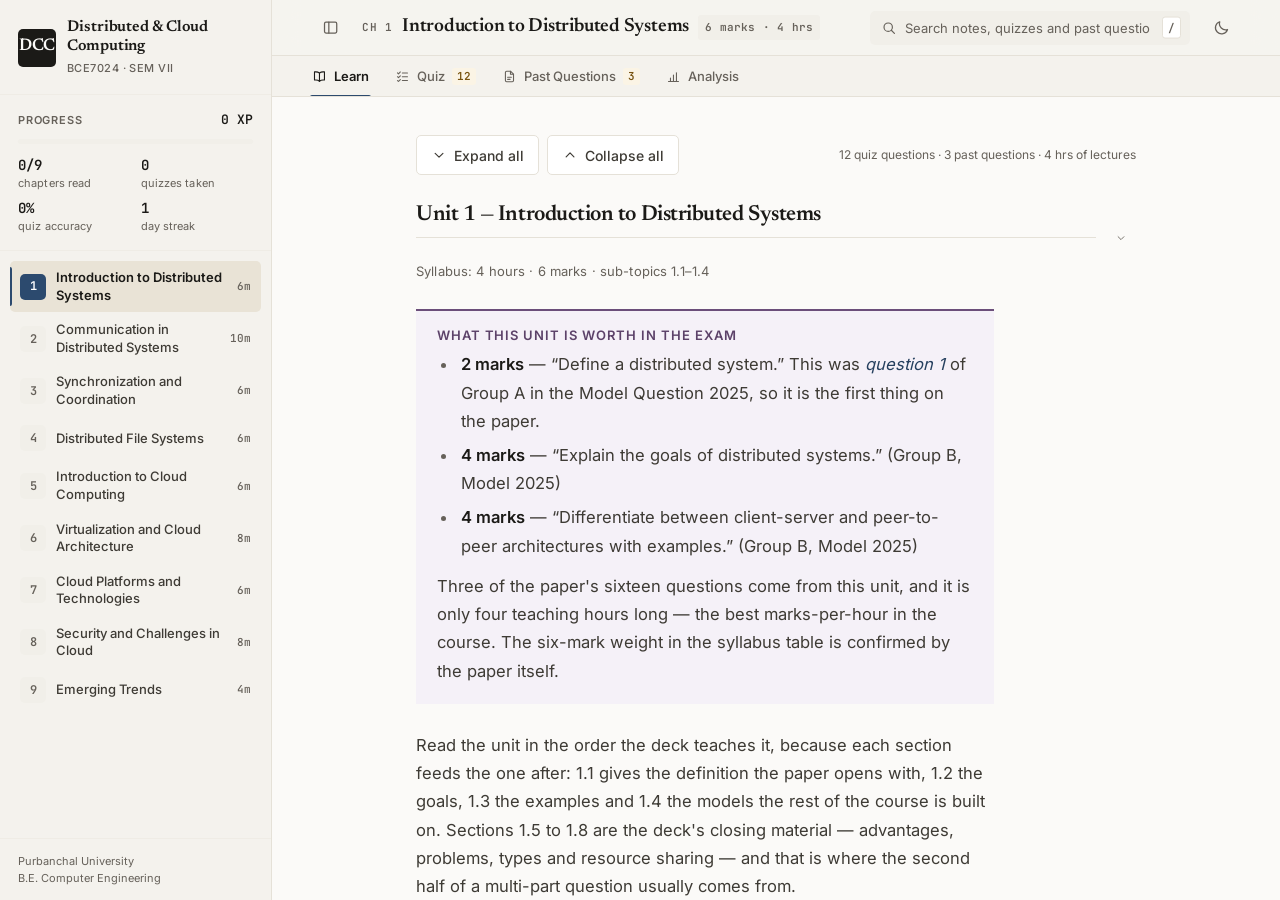
==== index.html @ e87a655a "Publish the DCC study portal: centred reading column, reworked dark theme" ====
<!DOCTYPE html>
<html lang="en" data-theme="light">
<head>
<meta charset="UTF-8">
<meta name="viewport" content="width=device-width, initial-scale=1.0">
<title>Distributed &amp; Cloud Computing — Study Portal | BCE7024</title>
<meta name="description" content="Study portal for Distributed &amp; Cloud Computing BCE7024 — Purbanchal University. Chapter notes built from the class lecture notes and the syllabus, quizzes, and past questions with model answers.">
<meta name="color-scheme" content="light dark">
<meta name="theme-color" id="themeColor" content="#fbfaf8">
<link rel="icon" href="data:image/svg+xml,%3Csvg xmlns='http://www.w3.org/2000/svg' viewBox='0 0 32 32'%3E%3Crect width='32' height='32' rx='7' fill='%231b1a17'/%3E%3Ctext x='16' y='22' font-family='Georgia,serif' font-size='13' font-weight='600' fill='%23fbfaf8' text-anchor='middle'%3EDCC%3C/text%3E%3C/svg%3E">
<style>
/* ==========================================================================
   THE APP FRAME. Markup structure and the chrome around the content only.

   Everything that styles *content* - prose, callouts, tables, figures, quiz
   rows, past-question cards, the analysis blocks, the exam - lives in
   assets/css/foundation.css, which is loaded after this block.

   That split used to be blurry: this <style> block also carried the quiz, the
   past-question list and the exam, so the same component was described in two
   files and foundation.css had to win on load order alone (see the note in
   README.md). If a rule here touches a piece of chapter content, it is in the
   wrong file.
   ========================================================================== */

*,*::before,*::after{margin:0;padding:0;box-sizing:border-box}
html{scroll-behavior:smooth;-webkit-text-size-adjust:100%}

body{
  font-family:var(--font-sans);
  font-size:var(--fs-body);
  line-height:var(--lh-body);
  background:var(--bg);
  color:var(--t2);
}
/* The paper grain. A single tiling SVG of low-opacity noise, fixed behind
   everything, so large warm surfaces are not perfectly flat vectors. Opacity
   is a token (--grain), set to 0 in print and turned right down in dark. */
body::before{
  content:"";position:fixed;inset:0;z-index:0;pointer-events:none;
  opacity:var(--grain);
  background-image:url("data:image/svg+xml,%3Csvg xmlns='http://www.w3.org/2000/svg' width='140' height='140'%3E%3Cfilter id='n'%3E%3CfeTurbulence type='fractalNoise' baseFrequency='.85' numOctaves='3' stitchTiles='stitch'/%3E%3C/filter%3E%3Crect width='140' height='140' filter='url(%23n)'/%3E%3C/svg%3E");
}

h1,h2,h3,h4,h5{line-height:var(--lh-tight);font-weight:600;color:var(--t1)}
a{color:var(--pri-l);text-decoration:none}
a:hover{text-decoration:underline;text-underline-offset:2px}
::selection{background:var(--pri);color:#fff}

/* Keyboard focus only, and never on a mouse click. */
:focus-visible{outline:none;box-shadow:var(--focus-ring);border-radius:var(--radius-sm)}

.sr-only{position:absolute;width:1px;height:1px;padding:0;margin:-1px;overflow:hidden;clip:rect(0 0 0 0);white-space:nowrap;border:0}
.skip-link{position:absolute;left:12px;top:-60px;z-index:400;background:var(--bg-card);color:var(--t1);border:1px solid var(--brd);border-radius:var(--radius-sm);padding:10px 16px;font-size:var(--fs-ui);font-weight:600;transition:top var(--dur-ui) var(--ease-out)}
.skip-link:focus{top:12px;text-decoration:none}

/* An icon is part of the sentence it sits in, so it takes the text colour and
   the text baseline. Sizing is in em: an icon in a 13px label is 13px tall. */
.i{width:1.15em;height:1.15em;flex:0 0 auto;display:inline-block;vertical-align:-0.18em;stroke:currentColor;fill:none;stroke-width:1.75;stroke-linecap:round;stroke-linejoin:round}

/* ---- frame ------------------------------------------------------------- */
.app{display:flex;height:100dvh;overflow:hidden;position:relative;z-index:1}

/* ---- sidebar ----------------------------------------------------------- */
.sidebar{
  width:var(--sidebar-w);flex:0 0 auto;
  background:var(--bg-side);border-right:1px solid var(--brd);
  display:flex;flex-direction:column;z-index:100;
  /* The rail collapses by animating its own width, not by translating itself out.
     A transform would be composited, but it would also slide the sidebar over the
     content instead of reflowing it - the reading column has to reclaim that
     space, and only a length change makes that happen. Fires once per toggle. */
  transition:width var(--dur-panel) var(--ease-in-out),transform var(--dur-panel) var(--ease-in-out);
}
.s-head{padding:18px 18px 16px;border-bottom:1px solid var(--brd-l)}
.brand{display:flex;align-items:center;gap:11px;text-decoration:none}
.brand:hover{text-decoration:none}
.monogram{
  width:38px;height:38px;flex:0 0 auto;border-radius:var(--radius-sm);
  background:var(--t1);color:var(--bg);
  display:flex;align-items:center;justify-content:center;
  font-family:var(--font-serif);font-size:17px;font-weight:600;letter-spacing:-0.01em;
  padding-bottom:2px; /* optical: the serif sits high in its box */
}
.brand-t{min-width:0}
.brand-t strong{display:block;font-family:var(--font-serif);font-size:15.5px;font-weight:600;color:var(--t1);letter-spacing:-0.005em;line-height:1.25}
.brand-t span{display:block;font-size:var(--fs-micro);color:var(--t3);letter-spacing:.04em;text-transform:uppercase;font-weight:500;margin-top:2px}

.s-progress{padding:14px 18px;border-bottom:1px solid var(--brd-l)}
.sp-top{display:flex;align-items:baseline;justify-content:space-between;gap:8px;margin-bottom:8px}
.sp-label{font-size:var(--fs-micro);font-weight:600;color:var(--t3);text-transform:uppercase;letter-spacing:var(--tracking-caps)}
.sp-val{font-family:var(--font-mono);font-size:var(--fs-sm);font-weight:600;color:var(--t1);font-variant-numeric:tabular-nums}
.sp-bar{height:5px;background:var(--bg-input);border-radius:3px;overflow:hidden}
.sp-bar i{display:block;height:100%;background:var(--pri);border-radius:3px;transition:width var(--dur-panel) var(--ease-out)} /* see .bar-fill for why meters move width, not scaleX */
/* A readout, not a scoreboard: five plain facts, no pills, no flame. */
.sp-stats{display:grid;grid-template-columns:repeat(2,minmax(0,1fr));gap:6px 10px;margin-top:12px}
.sp-stat{min-width:0}
.sp-stat b{display:block;font-family:var(--font-mono);font-size:14px;font-weight:600;color:var(--t1);font-variant-numeric:tabular-nums;line-height:1.3}
.sp-stat span{display:block;font-size:11px;color:var(--t3);letter-spacing:.01em;white-space:nowrap;overflow:hidden;text-overflow:ellipsis}

.ch-nav{flex:1;overflow-y:auto;padding:10px 10px 16px;scrollbar-width:thin;scrollbar-color:var(--brd) transparent}
.ch-nav::-webkit-scrollbar{width:6px}
.ch-nav::-webkit-scrollbar-thumb{background:var(--brd);border-radius:3px}
.nav-h{font-size:var(--fs-micro);font-weight:600;color:var(--t3);text-transform:uppercase;letter-spacing:var(--tracking-caps);padding:6px 8px 8px}
.nav-item{
  display:flex;align-items:center;gap:10px;padding:8px 10px;margin-bottom:1px;
  border-radius:var(--radius-sm);cursor:pointer;color:var(--t2);
  transition:background var(--dur-ui) var(--ease-out),color var(--dur-ui) var(--ease-out);
  position:relative;
}
.nav-item:hover{background:var(--bg-side-h);text-decoration:none}
.nav-item.active{background:var(--bg-side-a);color:var(--t1)}
/* The accent rule that marks where you are - a margin mark, not a glow. */
.nav-item.active::before{content:"";position:absolute;left:0;top:6px;bottom:6px;width:2px;background:var(--pri);border-radius:0 2px 2px 0}
.nav-num{
  width:26px;height:26px;flex:0 0 auto;border-radius:var(--radius-sm);
  display:flex;align-items:center;justify-content:center;
  font-family:var(--font-mono);font-size:12px;font-weight:600;
  background:var(--bg-input);color:var(--t3);
  transition:background var(--dur-ui) var(--ease-out),color var(--dur-ui) var(--ease-out);
}
.nav-item.active .nav-num{background:var(--pri);color:#fff}
.nav-item.done .nav-num{background:var(--sec-bg);color:var(--sec-l);box-shadow:inset 0 0 0 1px var(--sec-bd)}
.nav-label{flex:1;min-width:0;font-size:var(--fs-sm);font-weight:500;line-height:1.35;
  display:-webkit-box;-webkit-line-clamp:2;-webkit-box-orient:vertical;overflow:hidden}
.nav-item.active .nav-label{color:var(--t1);font-weight:600}
.nav-meta{display:flex;flex-direction:column;align-items:flex-end;gap:3px;flex:0 0 auto}
.nav-marks{font-family:var(--font-mono);font-size:11px;font-weight:500;color:var(--t3);font-variant-numeric:tabular-nums}
.nav-quiz{font-family:var(--font-mono);font-size:11px;font-weight:600;color:var(--sec-l);font-variant-numeric:tabular-nums}
.s-foot{padding:14px 18px;border-top:1px solid var(--brd-l)}
.s-foot p{font-size:var(--fs-micro);color:var(--t3);line-height:1.5}

/* ---- collapsed sidebar (desktop) --------------------------------------- */
.app.rail .sidebar{width:var(--sidebar-rail)}
.app.rail .brand-t,.app.rail .sp-top,.app.rail .sp-bar,.app.rail .sp-stats,
.app.rail .s-foot,.app.rail .nav-h{display:none}
.app.rail .s-head{padding:16px 0;display:flex;justify-content:center}
.app.rail .s-progress{padding:10px 0;display:flex;justify-content:center}
.app.rail .ch-nav{padding:8px 0}
.app.rail .nav-item{justify-content:center;padding:6px 0;margin-bottom:3px;gap:0}
.app.rail .nav-item.active::before{top:14px;bottom:14px}
.app.rail .nav-label,.app.rail .nav-meta{display:none}
.app.rail .ch-nav{padding:8px 8px 16px}

/* ---- main -------------------------------------------------------------- */
.main{flex:1;display:flex;flex-direction:column;overflow:hidden;min-width:0}
.topbar{
  height:var(--header-h);flex:0 0 auto;
  background:color-mix(in srgb, var(--bg-side) 78%, transparent);
  backdrop-filter:saturate(150%) blur(12px);
  border-bottom:1px solid var(--brd);
  display:flex;align-items:center;gap:12px;padding:0 var(--content-pad);
  position:relative;z-index:60;
}
.topbar-l{display:flex;align-items:center;gap:12px;flex:1;min-width:0}
/* Every control in this bar is at least --tap tall/wide. The menu button and the
   theme toggle are the two things a phone user reaches for constantly, and at
   34px they were the smallest targets in the app. The icon itself is still
   sized by .i (1.15em), so the glyph does not grow with the box. */
.icon-btn{
  width:var(--tap);height:var(--tap);flex:0 0 auto;display:inline-flex;align-items:center;justify-content:center;
  background:transparent;border:1px solid transparent;border-radius:var(--radius-sm);
  color:var(--t3);font-size:15px;cursor:pointer;font-family:inherit;
  transition:background var(--dur-ui) var(--ease-out),color var(--dur-ui) var(--ease-out),transform var(--dur-press) var(--ease-out);
}
.icon-btn:hover{background:var(--bg-side-h);color:var(--t1)}
.icon-btn:active{transform:scale(.94)}
.crumb{display:flex;align-items:center;gap:9px;min-width:0}
.crumb-n{font-family:var(--font-mono);font-size:var(--fs-micro);font-weight:600;color:var(--t3);letter-spacing:.06em;text-transform:uppercase;white-space:nowrap}
.ch-ti{font-family:var(--font-serif);font-size:19px;font-weight:600;color:var(--t1);letter-spacing:-0.012em;white-space:nowrap;overflow:hidden;text-overflow:ellipsis}
.ch-badge{
  flex:0 0 auto;font-family:var(--font-mono);font-size:11px;font-weight:600;
  color:var(--t3);background:var(--bg-input);border-radius:3px;padding:3px 7px;
  letter-spacing:.02em;white-space:nowrap;font-variant-numeric:tabular-nums;
}

/* search */
.search-wrap{position:relative;flex:0 1 320px;min-width:150px}
.search-ico{position:absolute;left:11px;top:50%;transform:translateY(-50%);color:var(--t3);font-size:14px;pointer-events:none;display:flex}
.search-in{
  width:100%;padding:8px 34px 8px 34px;font-family:inherit;font-size:var(--fs-sm);
  color:var(--t1);background:var(--bg-input);border:1px solid transparent;
  border-radius:var(--radius-sm);outline:none;
  transition:background var(--dur-ui) var(--ease-out),border-color var(--dur-ui) var(--ease-out),box-shadow var(--dur-ui) var(--ease-out);
}
.search-in::placeholder{color:var(--t3)}
.search-in:focus{background:var(--bg-card);border-color:var(--pri-bd);box-shadow:0 0 0 3px var(--pri-bg)}
.search-in::-webkit-search-cancel-button{-webkit-appearance:none}
.search-kbd{
  position:absolute;right:9px;top:50%;transform:translateY(-50%);pointer-events:none;
  font-family:var(--font-mono);font-size:11px;font-weight:600;color:var(--t3);
  border:1px solid var(--brd);border-radius:3px;padding:1px 5px;background:var(--bg-card);
}
.search-in:focus ~ .search-kbd{opacity:0}
.search-res{
  position:absolute;top:calc(100% + 6px);left:0;right:0;z-index:300;display:none;
  background:var(--bg-card);border:1px solid var(--brd);border-radius:var(--radius);
  box-shadow:var(--sh-md);max-height:min(64vh,520px);overflow:auto;
  transform-origin:top center;
}
.search-res.show{display:block;animation:popIn var(--dur-ui) var(--ease-out)}
@keyframes popIn{from{opacity:0;transform:scale(.985) translateY(-4px)}to{opacity:1;transform:none}}
.sr-item{padding:10px 14px;cursor:pointer;font-size:var(--fs-sm);line-height:1.5;border-bottom:1px solid var(--brd-l)}
.sr-item:last-child{border-bottom:none}
.sr-item:hover,.sr-item.sel{background:var(--bg-side-h)}
.sr-tag{font-size:11px;font-weight:600;text-transform:uppercase;letter-spacing:var(--tracking-caps);color:var(--t3);margin-right:8px}
.sr-meta{font-size:var(--fs-micro);color:var(--t3);margin-top:3px}
.sr-empty{padding:16px;font-size:var(--fs-sm);color:var(--t3)}
.mark-flash{animation:flash 2s var(--ease-out)}
@keyframes flash{0%,45%{box-shadow:0 0 0 3px var(--acc-bd)}100%{box-shadow:none}}

/* ---- tabs -------------------------------------------------------------- */
.tabs{
  display:flex;gap:2px;flex:0 0 auto;overflow-x:auto;scrollbar-width:none;
  padding:0 calc(var(--content-pad) - 10px);
  background:var(--bg-side);border-bottom:1px solid var(--brd);
}
.tabs::-webkit-scrollbar{display:none}
.tab-btn{
  flex:0 0 auto;display:inline-flex;align-items:center;gap:7px;
  min-height:var(--tap);
  padding:11px 12px;border:none;background:transparent;font-family:inherit;
  font-size:var(--fs-sm);font-weight:500;color:var(--t3);cursor:pointer;
  position:relative;white-space:nowrap;
  transition:color var(--dur-ui) var(--ease-out);
}
.tab-btn:hover{color:var(--t1)}
.tab-btn.active{color:var(--t1);font-weight:600}
/* The underline is a scaled pseudo-element rather than a width animation, so
   switching tabs does not relayout the strip. */
.tab-btn::after{
  content:"";position:absolute;left:10px;right:10px;bottom:-1px;height:2px;
  background:var(--pri);border-radius:2px 2px 0 0;
  transform:scaleX(0);transform-origin:center;
  transition:transform var(--dur-ui) var(--ease-out);
}
.tab-btn.active::after{transform:scaleX(1)}
.tab-badge{
  font-family:var(--font-mono);font-size:11px;font-weight:600;line-height:1;
  padding:3px 5px;border-radius:3px;font-variant-numeric:tabular-nums;
  color:var(--t3);background:var(--bg-input);
}
.tab-badge.accent{color:var(--acc-l);background:var(--acc-bg)}
.tab-badge.done{color:var(--sec-l);background:var(--sec-bg)}

/* ---- content ----------------------------------------------------------- */
.content-area{flex:1;overflow-y:auto;padding:var(--content-pad);background:var(--bg);scrollbar-width:thin;scrollbar-color:var(--brd) transparent}
.content-area::-webkit-scrollbar{width:10px;height:10px}
.content-area::-webkit-scrollbar-thumb{background:var(--brd);border-radius:5px;border:3px solid var(--bg)}
.content-area::-webkit-scrollbar-thumb:hover{background:var(--t3)}
.tab-panel{display:none}
.tab-panel.active{display:block;animation:fadeUp var(--dur-panel) var(--ease-out)}
@keyframes fadeUp{from{opacity:0;transform:translateY(5px)}to{opacity:1;transform:none}}

/* ---- floating nav ------------------------------------------------------ */
.fab-wrap{position:fixed;right:22px;bottom:22px;display:flex;flex-direction:column;gap:8px;z-index:80}
.fab{
  width:var(--tap);height:var(--tap);border-radius:50%;cursor:pointer;
  background:var(--bg-card);border:1px solid var(--brd);color:var(--t2);
  display:flex;align-items:center;justify-content:center;font-size:15px;
  box-shadow:var(--sh);font-family:inherit;
  opacity:0;transform:translateY(6px) scale(.96);pointer-events:none;
  transition:opacity var(--dur-ui) var(--ease-out),transform var(--dur-ui) var(--ease-out),background var(--dur-ui) var(--ease-out),color var(--dur-ui) var(--ease-out);
}
.fab.show{opacity:1;transform:none;pointer-events:auto}
.fab:hover{background:var(--bg-side-h);color:var(--t1)}
.fab:active{transform:scale(.94)}

/* ---- toast ------------------------------------------------------------- */
/* Transitions rather than keyframes: a toast can be re-triggered mid-flight
   ("+2 XP" twice in a row) and a transition retargets from where it is, where
   a keyframe would restart from the top. */
.toast{
  position:fixed;left:50%;bottom:24px;z-index:9998;
  display:flex;align-items:center;gap:9px;
  background:var(--t1);color:var(--bg);
  border-radius:var(--radius);padding:11px 18px;font-size:var(--fs-sm);font-weight:500;
  box-shadow:var(--sh-md);
  transform:translate(-50%,14px) scale(.97);opacity:0;
  transition:transform var(--dur-panel) var(--ease-out),opacity var(--dur-panel) var(--ease-out);
}
.toast.in{transform:translate(-50%,0) scale(1);opacity:1}
.toast.hide{opacity:0;transform:translate(-50%,8px) scale(.98)}

/* ---- overlay ----------------------------------------------------------- */
.overlay{display:none;position:fixed;inset:0;background:rgba(27,26,23,.34);z-index:99;backdrop-filter:blur(2px)}
.overlay.show{display:block;animation:fadeIn var(--dur-ui) var(--ease-out)}
@keyframes fadeIn{from{opacity:0}to{opacity:1}}

/* On a narrow window the sidebar is a drawer rather than a shrunken column:
   at 900px a 272px fixed column leaves too little room for the notes. */
@media(max-width:1024px){
  /* --header-h is NOT set here. This block loads before tokens.css, which also
     declares it in :root, so a media-scoped override written here loses to that
     plain declaration at every width - it was dead code, and the denser phone
     header it promised never happened. The override now lives in
     assets/css/foundation.css, the stylesheet that loads last. */
  .sidebar{position:fixed;left:0;top:0;height:100dvh;box-shadow:var(--sh-md);transform:translateX(-102%);width:min(var(--sidebar-w),86vw)}
  .sidebar.open{transform:none}
  .app.rail .sidebar{width:min(var(--sidebar-w),86vw)}
  /* These are the EXPANDED sidebar's own values, written out.

     `display:revert` looks like "undo the rail rule", and it was what stood here.
     It is not: revert rolls a property back to the USER-AGENT origin, not to the
     earlier author rules, so a div came back as `block`. `display:flex` on
     .sp-top and `display:grid` on .sp-stats were therefore lost, and a reader who
     had collapsed the sidebar on a wide window (the choice is remembered) got a
     drawer whose Progress row stacked its label above its value and whose four
     stats ran as one long list instead of two columns. */
  .app.rail .brand-t{display:block}
  .app.rail .sp-top{display:flex}
  .app.rail .sp-bar{display:block}
  .app.rail .sp-stats{display:grid}
  .app.rail .s-foot{display:block}
  .app.rail .nav-h{display:block}
  .app.rail .s-head{padding:18px 18px 16px;display:block}
  .app.rail .s-progress{padding:14px 18px;display:block}
  .app.rail .nav-item{justify-content:flex-start;padding:8px 10px;gap:10px}
  /* The rail's own inset is sized for a 26px number in a 6px-padded row; the
     drawer is back to 8px-padded rows, so the accent mark has to go back to the
     expanded inset or it renders as a stub half the height of its item. */
  .app.rail .nav-item.active::before{top:6px;bottom:6px}
  .app.rail .ch-nav{padding:10px 10px 16px}
  .app.rail .nav-label{display:-webkit-box}
  .app.rail .nav-meta{display:flex}
  .search-wrap{flex:0 1 200px}
  .ch-ti{font-size:17px}
}
@media(max-width:640px){
  .crumb-n,.ch-badge{display:none}
  .search-wrap{display:none}
  .fab-wrap{right:14px;bottom:14px}
}
/* Reduced motion. Note the transition duration is 0s, NOT the 0.01ms that is
   copied around the web.

   0.01ms does not mean "no transition" - it means "a transition that finishes
   almost at once". A transition still starts, so for the instant between the
   change and its first frame the property reports its PREVIOUS value. Combined
   with the `*` selector - whose initial transition-property is `all` - that puts
   a transition on every animatable property of every element at once. The
   visible result on a machine with reduced motion enabled is that the theme
   toggle does nothing: data-theme flips, getComputedStyle still reports the old
   colours, and it stays that way. (Reproduced on this build; the cause was
   isolated by bisecting the stylesheet.) A duration of 0s starts no transition
   at all, which is what this block is actually trying to say. */
@media(prefers-reduced-motion:reduce){
  *,*::before,*::after{animation-duration:.001ms!important;animation-iteration-count:1!important;transition-duration:0s!important;scroll-behavior:auto!important}
}
</style>
<!-- Design layer, loaded AFTER the frame styles above so it wins wherever the
     two disagree (equal specificity, later wins).
     Fonts are bundled locally (Newsreader + Inter + JetBrains Mono, latin /
     latin-ext / greek subsets) so the portal works offline from file:// -->
<!-- The design layer is shared with the Simulation portal and lives at the
     project root, one level up. Loading it from there rather than keeping a
     second copy is the whole point: the accessibility, responsive and print
     work done on these sheets applies to both courses at once. -->
<link rel="stylesheet" href="site.css">


<script>
/* The theme is decided HERE, before the first style resolution, and not in
   app.js.

   Two reasons, and the second one is a bug fix rather than a preference:

   1. No flash. app.js loads last - after eight chapter files and five modules -
      so a reader whose stored choice is the dark theme used to get a full paint
      of the light theme first and then watch it flip.

   2. The flip is not just ugly, it is unreliable. Changing data-theme on <html>
      *after* a stylesheet has already been resolved for an element does not
      reliably invalidate declarations that consume a custom property directly.
      The symptom is precise and was reproduced here: with data-theme flipped
      from light to dark after load, a fresh element styled from var(--bg) came
      out dark, an inherited value (a bare <p>) came out dark, and a
      stylesheet declaration of `color: var(--t1)` kept the light value while
      getComputedStyle reported the element's own --t1 as the dark one. Setting
      the attribute before the first resolution sidesteps the whole class.

   app.js still owns setTheme() for the toggle; it reads the same value back,
   so the boot-time call is a no-op rather than a second flip. */
(function(){
  try{
    var t=localStorage.getItem('dcc-theme');
    if(t!=='light'&&t!=='dark')t='light';
    document.documentElement.setAttribute('data-theme',t);
    var m=document.getElementById('themeColor');
    if(m)m.setAttribute('content',t==='dark'?'#191712':'#fbfaf8');
  }catch(e){}
})();
</script>
</head>
<body>
<a class="skip-link" href="#contentArea">Skip to the chapter content</a>
<div class="app">
  <aside class="sidebar" id="sidebar">
    <div class="s-head">
      <a class="brand" href="#/ch/1">
        <span class="monogram" aria-hidden="true">DCC</span>
        <span class="brand-t">
          <strong>Distributed &amp; Cloud Computing</strong>
          <span>BCE7024 · Sem VII</span>
        </span>
      </a>
    </div>

    <div class="s-progress">
      <div class="sp-top">
        <span class="sp-label">Progress</span>
        <span class="sp-val" id="xpVal">0 XP</span>
      </div>
      <div class="sp-bar" role="progressbar" aria-label="Chapter completion" aria-valuemin="0" aria-valuemax="9" aria-valuenow="0" id="xpBar"><i id="xpFill" style="width:0%"></i></div>
      <dl class="sp-stats">
        <div class="sp-stat"><dt><b id="statChap">0/9</b><span>chapters read</span></dt></div>
        <div class="sp-stat"><dt><b id="statQuiz">0</b><span>quizzes taken</span></dt></div>
        <div class="sp-stat"><dt><b id="statPct">0%</b><span>quiz accuracy</span></dt></div>
        <div class="sp-stat"><dt><b id="streakBadge">0</b><span>day streak</span></dt></div>
      </dl>
    </div>

    <nav class="ch-nav" id="chNav" aria-label="Chapters"></nav>
    <div class="s-foot"><p>Purbanchal University<br>B.E. Computer Engineering</p></div>
  </aside>
  <div class="overlay" id="overlay"></div>

  <div class="main">
    <header class="topbar">
      <div class="topbar-l">
        <button class="icon-btn" id="menuBtn" aria-label="Collapse or expand the chapter menu" aria-expanded="true" title="Collapse / expand the chapter menu">
          <svg class="i" viewBox="0 0 24 24" aria-hidden="true"><rect x="3.5" y="4.5" width="17" height="15" rx="2"/><path d="M9.5 4.5v15"/></svg>
        </button>
        <div class="crumb">
          <span class="crumb-n" id="chNo">Ch 1</span>
          <span class="ch-ti" id="chTi">Introduction to Distributed Systems</span>
          <span class="ch-badge" id="chBd">6 marks</span>
        </div>
      </div>

      <div class="search-wrap">
        <span class="search-ico" aria-hidden="true"><svg class="i" viewBox="0 0 24 24"><circle cx="10.75" cy="10.75" r="6.25"/><path d="M15.4 15.4 20 20"/></svg></span>
        <input class="search-in" id="searchIn" type="search" placeholder="Search notes, quizzes and past questions" aria-label="Search notes, quizzes and past questions" role="combobox" aria-expanded="false" aria-controls="searchRes" aria-autocomplete="list" autocomplete="off">
        <kbd class="search-kbd" aria-hidden="true">/</kbd>
        <div class="search-res" id="searchRes" role="listbox" aria-label="Search results"></div>
        <div class="sr-only" id="searchLive" role="status" aria-live="polite"></div>
      </div>

      <div class="topbar-r" style="display:flex;align-items:center;gap:6px">
        <button class="icon-btn" id="themeBtn" title="Switch between the paper and lamp themes" aria-label="Switch between the paper and lamp themes" aria-pressed="false"></button>
      </div>
    </header>

    <div class="tabs" role="tablist" aria-label="Study views">
      <button class="tab-btn active" id="tab-learn" role="tab" data-tab="learn" aria-controls="panel-learn" aria-selected="true">
        <svg class="i" viewBox="0 0 24 24" aria-hidden="true"><path d="M12 6.6S9.7 4.6 6.2 4.6H4v13.1h2.2c3.5 0 5.8 2 5.8 2s2.3-2 5.8-2H20V4.6h-2.2C14.3 4.6 12 6.6 12 6.6Z"/><path d="M12 6.6v13.1"/></svg>
        Learn<span class="tab-badge done" data-badge="learn" hidden></span>
      </button>
      <button class="tab-btn" id="tab-quiz" role="tab" data-tab="quiz" aria-controls="panel-quiz" aria-selected="false">
        <svg class="i" viewBox="0 0 24 24" aria-hidden="true"><path d="M4 6.2 5.6 7.8 8.6 4.8"/><path d="M4 12.4 5.6 14 8.6 11"/><path d="M4 18.6 5.6 20 8.6 17"/><path d="M11.8 6.4H20"/><path d="M11.8 12.4H20"/><path d="M11.8 18.6H20"/></svg>
        Quiz<span class="tab-badge accent" data-badge="quiz" hidden></span>
      </button>
      <button class="tab-btn" id="tab-past" role="tab" data-tab="past" aria-controls="panel-past" aria-selected="false">
        <svg class="i" viewBox="0 0 24 24" aria-hidden="true"><path d="M13.6 3.5H7.5a2 2 0 0 0-2 2v13a2 2 0 0 0 2 2h9a2 2 0 0 0 2-2V8.4Z"/><path d="M13.6 3.5v4.9h4.9"/><path d="M9 13.2h6"/><path d="M9 16.6h4"/></svg>
        Past Questions<span class="tab-badge accent" data-badge="past" hidden></span>
      </button>
      <button class="tab-btn" id="tab-analysis" role="tab" data-tab="analysis" aria-controls="panel-analysis" aria-selected="false">
        <svg class="i" viewBox="0 0 24 24" aria-hidden="true"><path d="M4 20h16"/><path d="M7.2 20v-5.4"/><path d="M12 20V9.6"/><path d="M16.8 20V6"/></svg>
        Analysis
      </button>
    </div>

    <main class="content-area" id="contentArea" tabindex="-1" aria-label="Chapter content">
      <div class="tab-panel active" id="panel-learn" role="tabpanel" aria-labelledby="tab-learn"><p style="color:var(--t3)">Loading…</p></div>
      <div class="tab-panel" id="panel-quiz" role="tabpanel" aria-labelledby="tab-quiz"></div>
      <div class="tab-panel" id="panel-past" role="tabpanel" aria-labelledby="tab-past"></div>
      <div class="tab-panel" id="panel-analysis" role="tabpanel" aria-labelledby="tab-analysis"></div>
    </main>

    <div class="fab-wrap">
      <button class="fab" id="fabNext" title="Next chapter" aria-label="Go to the next chapter"><svg class="i" viewBox="0 0 24 24" aria-hidden="true"><path d="M5 12h14"/><path d="M13 6l6 6-6 6"/></svg></button>
      <button class="fab" id="fabTop" title="Back to top" aria-label="Back to top"><svg class="i" viewBox="0 0 24 24" aria-hidden="true"><path d="M12 19V5"/><path d="M6 11l6-6 6 6"/></svg></button>
    </div>
  </div>

  <!-- One click from any cited number to the handwriting it came from. The page
       images are web-sized copies built by tools/build_note_pages.py; a dialog
       is used rather than a new tab so the reader keeps their place. -->
  <dialog class="page-viewer" id="pageViewer" aria-label="Note page from the class notes">
    <div class="pv-bar">
      <span class="pv-title" id="pvTitle">Note page</span>
      <a class="pv-open" id="pvOpen" href="#" target="_blank" rel="noopener">Open in a new tab</a>
      <button class="pv-close" id="pvClose" type="button" aria-label="Close the page">&#10005;</button>
    </div>
    <!-- `hidden` until openPage() has a source to put in it: an <img> with no
         src is a broken-image box waiting for the one moment the dialog is
         briefly visible before its content is assigned. -->
    <div class="pv-body"><img id="pvImg" alt="" decoding="async" hidden></div>
  </dialog>

  <!-- The whole picture, for exhibits that do not fit in the column. A figure is
       drawn at its designed width (640-950px) and a phone column is about 278,
       so a phone reader sees 39-55% of a diagram at a time and has to scroll
       sideways 2.6 screens to read one. Tapping such an exhibit clones it in
       here at that designed size, scaled to fit the screen, and the reader pans
       and pinches from a whole-picture starting point. Built by app.js. -->
  <dialog class="exhibit-viewer" id="exhibitViewer" aria-labelledby="xvTitle">
    <div class="xv-bar">
      <span class="xv-title" id="xvTitle">Exhibit</span>
      <div class="xv-zoom" role="group" aria-label="Zoom">
        <button class="xv-btn" id="xvOut" type="button" aria-label="Zoom out">&minus;</button>
        <span class="xv-pct" id="xvPct" aria-hidden="true">100%</span>
        <button class="xv-btn" id="xvIn" type="button" aria-label="Zoom in">+</button>
        <button class="xv-btn xv-fit" id="xvFit" type="button" aria-label="Fit the whole exhibit to the screen">Fit</button>
      </div>
      <button class="xv-close" id="xvClose" type="button" aria-label="Close the full screen view">&#10005;</button>
    </div>
    <!-- Empty until openExhibit() clones into it; the transform is the pan and
         zoom, applied to this layer rather than to the drawing. -->
    <div class="xv-stage" id="xvStage"><div class="xv-pan" id="xvPan"></div></div>
    <p class="xv-hint">Drag to pan &middot; pinch to zoom</p>
  </dialog>
</div>
<!-- course.js first: engine.js and app.js read window.COURSE as they load, so
     the course has to exist before them. -->
<script defer src="site.js"></script>









<!-- No modules/exam.js: this course has no mock exam yet, and a module that is
     not loaded is a module that cannot half-work. app.js feature-detects it. -->

</body>
</html>
---- site.css ----
/* ../assets/fonts/fonts.css */
/* Self-hosted fonts bundled for freebuff_simulation.
 * Generated by tools/fetch_fonts.py - do not edit by hand.
 * Source: Google Fonts (Newsreader, Inter, JetBrains Mono), OFL 1.1.
 */

@font-face {
  font-family: 'Newsreader';
  font-style: normal;
  font-weight: 200 800;
  font-display: swap;
  src: url('assets/fonts/newsreader-latin-ext.woff2') format('woff2');
  unicode-range: U+0100-02BA, U+02BD-02C5, U+02C7-02CC, U+02CE-02D7, U+02DD-02FF, U+0304, U+0308, U+0329, U+1D00-1DBF, U+1E00-1E9F, U+1EF2-1EFF, U+2020, U+20A0-20AB, U+20AD-20C0, U+2113, U+2C60-2C7F, U+A720-A7FF;
}

@font-face {
  font-family: 'Newsreader';
  font-style: normal;
  font-weight: 200 800;
  font-display: swap;
  src: url('assets/fonts/newsreader-latin.woff2') format('woff2');
  unicode-range: U+0000-00FF, U+0131, U+0152-0153, U+02BB-02BC, U+02C6, U+02DA, U+02DC, U+0304, U+0308, U+0329, U+2000-206F, U+20AC, U+2122, U+2191, U+2193, U+2212, U+2215, U+FEFF, U+FFFD;
}

@font-face {
  font-family: 'Inter';
  font-style: normal;
  font-weight: 100 900;
  font-display: swap;
  src: url('assets/fonts/inter-greek.woff2') format('woff2');
  unicode-range: U+0370-0377, U+037A-037F, U+0384-038A, U+038C, U+038E-03A1, U+03A3-03FF;
}

@font-face {
  font-family: 'Inter';
  font-style: normal;
  font-weight: 100 900;
  font-display: swap;
  src: url('assets/fonts/inter-latin-ext.woff2') format('woff2');
  unicode-range: U+0100-02BA, U+02BD-02C5, U+02C7-02CC, U+02CE-02D7, U+02DD-02FF, U+0304, U+0308, U+0329, U+1D00-1DBF, U+1E00-1E9F, U+1EF2-1EFF, U+2020, U+20A0-20AB, U+20AD-20C0, U+2113, U+2C60-2C7F, U+A720-A7FF;
}

@font-face {
  font-family: 'Inter';
  font-style: normal;
  font-weight: 100 900;
  font-display: swap;
  src: url('assets/fonts/inter-latin.woff2') format('woff2');
  unicode-range: U+0000-00FF, U+0131, U+0152-0153, U+02BB-02BC, U+02C6, U+02DA, U+02DC, U+0304, U+0308, U+0329, U+2000-206F, U+20AC, U+2122, U+2191, U+2193, U+2212, U+2215, U+FEFF, U+FFFD;
}

@font-face {
  font-family: 'JetBrains Mono';
  font-style: normal;
  font-weight: 100 800;
  font-display: swap;
  src: url('assets/fonts/jetbrains-mono-greek.woff2') format('woff2');
  unicode-range: U+0370-0377, U+037A-037F, U+0384-038A, U+038C, U+038E-03A1, U+03A3-03FF;
}

@font-face {
  font-family: 'JetBrains Mono';
  font-style: normal;
  font-weight: 100 800;
  font-display: swap;
  src: url('assets/fonts/jetbrains-mono-latin-ext.woff2') format('woff2');
  unicode-range: U+0100-02BA, U+02BD-02C5, U+02C7-02CC, U+02CE-02D7, U+02DD-02FF, U+0304, U+0308, U+0329, U+1D00-1DBF, U+1E00-1E9F, U+1EF2-1EFF, U+2020, U+20A0-20AB, U+20AD-20C0, U+2113, U+2C60-2C7F, U+A720-A7FF;
}

@font-face {
  font-family: 'JetBrains Mono';
  font-style: normal;
  font-weight: 100 800;
  font-display: swap;
  src: url('assets/fonts/jetbrains-mono-latin.woff2') format('woff2');
  unicode-range: U+0000-00FF, U+0131, U+0152-0153, U+02BB-02BC, U+02C6, U+02DA, U+02DC, U+0304, U+0308, U+0329, U+2000-206F, U+20AC, U+2122, U+2191, U+2193, U+2212, U+2215, U+FEFF, U+FFFD;
}

/* ../assets/css/tokens.css */
/* ==========================================================================
   tokens.css - the single source of truth for colour, type and rhythm.
   Load order: assets/fonts/fonts.css -> tokens.css -> foundation.css

   The variable NAMES are the ones the site always used (--pri, --t2, --brd,
   ...), so every one of the 8 chapter files, the quiz, the past-question list,
   the analysis tab and the mock exam inherit this system with no content
   edits. Only the values changed.

   ---------------------------------------------------------------------------
   THE WORLD: an editorial study desk.

   The old palette was a Linear-style dark SaaS dashboard - blue-black surfaces,
   one indigo accent, indigo-to-green gradients on every bar. It read like a
   product, not like the place you study. This is the replacement: warm paper
   under a lamp, ink for text, and colour reserved for meaning.

   Three rules hold it together:

   1. SURFACES ARE WARM AND FLAT. Nothing is pure #000 or pure #fff. Paper is
      #FBFAF8, the dark theme is lamp-lit #191712 rather than blue-black, and
      no gradient is used to decorate a bar. Depth comes from a hairline and,
      only where something genuinely floats, a shadow tinted with the paper's
      own hue instead of flat black.

   2. COLOUR IS SEMANTIC, NEVER DECORATIVE. Five roles, each meaning one thing
      that recurs in the course material - a definition, a worked example, an
      exam tip, a caution, a common mistake. Nothing is tinted to look pretty.

   3. TWO TYPEFACES, THREE ROLES. Newsreader (a serif) carries the editorial
      voice at display sizes only; Inter carries all UI chrome and body prose;
      JetBrains Mono carries any number that has to line up in a column.
   ========================================================================== */

:root {
  /* ---- layout ---------------------------------------------------------- */
  --sidebar-w: 272px;      /* the expanded sidebar */
  --sidebar-rail: 64px;    /* the collapsed sidebar: chapter numbers only */
  --header-h: 56px;
  --radius: 8px;
  --radius-sm: 5px;

  /* ---- reading measure ------------------------------------------------- */
  /* The single most important number in this file.

     The old stylesheet gave prose a 1180 px column. At 14.5 px that is ~117
     characters on a line, roughly double the ~66 a reader can track without
     losing their place on the return sweep - which is exactly why the notes
     felt like work to read.

     Prose is now capped by --measure and only *exhibits* - tables, figures and
     worked numericals, which are scanned rather than read line by line - take
     the full column. So the window can be wide without the text becoming a
     wall.

     WHY `em` AND NOT `ch`. `ch` is the advance width of the "0" glyph, which in
     Inter is a digit-width unit - 10.42 px at 16.5 px - while running lowercase
     prose averages 7.84 px per character. A `68ch` cap therefore measured
     68 digits but rendered 90 real characters, i.e. the measure missed its own
     stated target by a third. `em` scales the same way a character does, so the
     ratio holds: 32em x 16.5 px = 528 px / 7.84 px = ~67 characters, whatever
     the body size becomes. Re-derive these two numbers if --fs-body changes. */
  --measure: 35em;         /* running prose: ~74 characters, paragraphs and lists */
  --exhibit: 100%;         /* tables, figures, worked blocks: the whole column */
  --reader-w: 720px;       /* the Learn column, including its gutter */
  /* --measure is deliberately narrower than --reader-w: prose runs to ~71
     characters while a table or a diagram is allowed the full column. That
     overhang is the layout, not leftover space - it is what keeps a four-column
     comparison table from scrolling sideways inside a text-width box.

     BOTH NUMBERS ARE CAPS ON A LINE, NOT THE WIDTH OF THE PAGE. That is what
     went wrong at 1060/1280: on a 1680px screen the prose column was capped at
     528px inside a 1060px column that was itself pinned to the LEFT edge of a
     1408px content area, so ~800px of the window - over half of it - held
     nothing, and the notes read as a narrow strip with a void beside it.

     The page is now one CENTRED column (see "the column" in foundation.css),
     and the two caps came in with it. 720px is the smallest column that still
     holds a five-column comparison table without it scrolling sideways, and
     35em of prose inside it leaves a 143px overhang - an inset that reads as a
     margin, where 159px of overhang in a 640px column would read as a second
     ragged edge. The overhang is one-sided by design: one left edge, and the
     column's right edge held by the section rules and the exhibits. */
  --wide-w: 820px;         /* quiz / past / analysis / exam */
  --content-pad: clamp(18px, 3vw, 44px);
  --tap: 40px;             /* minimum hit target */

  /* ---- motion ---------------------------------------------------------- */
  /* Custom curves, not the CSS keywords: the built-ins are too weak to read as
     intentional. --ease-out for anything entering or responding to input (it
     starts fast, so the interface answers immediately), --ease-in-out only for
     something travelling across the screen. Never ease-in: it withholds the
     first frame the eye is watching. */
  --ease-out: cubic-bezier(0.23, 1, 0.32, 1);
  --ease-in-out: cubic-bezier(0.77, 0, 0.175, 1);
  --dur-press: 110ms;      /* button press feedback */
  --dur-ui: 170ms;         /* hover, colour, small state changes */
  --dur-panel: 260ms;      /* drawers, panels, reveals */

  /* Kept because the older rules (and the print sheet) still reference it.
     New rules name the properties they actually animate. */
  --tr: all var(--dur-ui) var(--ease-out);

  /* ---- type ------------------------------------------------------------

     Three roles, three faces. The character of the page lives in Newsreader -
     a screen serif with a real optical-size axis - and it carries the brand, the
     chapter title, every heading and the pull-quotes, which is what a reader
     actually notices. Inter stays for body and UI because this is a dense
     reference read at 11-16.5px, where the metric that matters is how well
     numerals and small text survive, not how novel the face is; JetBrains Mono
     handles the marks, formulas and tabular figures.

     A design linter will flag Inter as an over-used primary face. That flag is
     about pages whose *only* voice is Inter - here it is deliberately the
     supporting face, and the personality is one font-family away. */
  --font-serif: "Newsreader", Iowan Old Style, Palatino, "Palatino Linotype",
    "Book Antiqua", Georgia, serif;
  --font-sans: "Inter", system-ui, -apple-system, "Segoe UI", Roboto,
    "Helvetica Neue", Arial, sans-serif;
  --font-mono: "JetBrains Mono", ui-monospace, SFMono-Regular, "Cascadia Mono",
    Consolas, "Liberation Mono", monospace;

  /* A scale with real steps, so hierarchy comes from size and weight rather
     than from five variations of 14px. Display sizes are fluid: the chapter
     title should not be a fixed 22px on a 27-inch monitor. */
  --fs-display: clamp(26px, 1.15rem + 0.9vw, 36px);  /* chapter title */
  --fs-h2: clamp(21px, 1rem + 0.45vw, 25px);         /* note section */
  --fs-h3: 17.5px;
  --fs-h4: 13px;                                     /* small caps label */
  --fs-body: 16.5px;                                 /* prose */
  --fs-ui: 14px;                                     /* buttons, controls */
  --fs-sm: 13px;                                     /* secondary UI */
  --fs-xs: 12px;                                     /* metadata */
  --fs-micro: 11px;                                  /* never below this */
  --fs-score: 44px;                                  /* the exam result */

  --lh-body: 1.72;     /* dark themes need more air than light ones */
  --lh-tight: 1.22;
  --lh-ui: 1.45;

  --tracking-display: -0.021em;  /* large serif: tighten */
  --tracking-caps: 0.075em;      /* small caps label: open up */

  /* ---- focus ----------------------------------------------------------- */
  /* Visible on paper and on ink: a 2px ring in the accent with a paper-coloured
     gap, so it reads as a halo rather than as a border change. */
  --focus-ring: 0 0 0 2px var(--bg), 0 0 0 4px var(--pri);
}

/* ==========================================================================
   LIGHT - the default. "Paper."
   ========================================================================== */
[data-theme="light"] {
  /* surfaces */
  --bg: #fbfaf8;            /* warm paper */
  --bg-card: #ffffff;       /* a sheet laid on the desk */
  --bg-side: #f4f2ed;       /* warm stone */
  --bg-side-h: #eae7e0;     /* hover fill */
  --bg-side-a: #e9e3d6;     /* active nav fill, under the accent rule */
  --bg-input: #f1efe9;      /* inputs, chips, bars */
  --bg-code: #f7f5f0;       /* formula / code blocks */

  /* Accent roles. The base value is a FILL: it carries white text. The -l
     value is the same accent made legible as TEXT on a light surface, so it is
     DARKER here (the reverse of the dark theme) - which is why every rule can
     use one token name in both themes.
       fill + white text    -> --pri, --sec, --acc, --dan, --vio
       text / icon on paper -> --pri-l, --sec-l, --acc-l, --dan-l, --vio-l  */
  --pri: #2c4a6e;           /* printed ink blue */
  --pri-l: #26405f;
  --pri-bg: #eef3f9;
  --pri-bd: #d2e0ee;

  /* success - printed green */
  --sec: #2f6b4a;
  --sec-l: #27603f;
  --sec-bg: #edf6f0;
  --sec-bd: #cbe4d7;

  /* caution - ochre */
  --acc: #8a6118;
  --acc-l: #78530f;
  --acc-bg: #fbf4e5;
  --acc-bd: #eddcc0;

  /* danger / mistake - brick */
  --dan: #a33230;
  --dan-l: #8d2a28;
  --dan-bg: #fbeeed;
  --dan-bd: #f0d0cf;

  /* the "talked about / commonly asked" callout kind - plum */
  --vio: #6b4e7a;
  --vio-l: #5c4269;
  --vio-bg: #f5f1f8;
  --vio-bd: #e1d7ea;

  /* text */
  --t1: #1b1a17;   /* headings, strong, question text */
  --t2: #3e3b35;   /* body prose */
  --t3: #66615a;   /* metadata: years, marks, time estimates */

  /* lines */
  --brd: #e5e1d8;
  --brd-l: #efece5;

  /* Figure strokes. --brd is a hairline for cards and table rows, which is
     right for a border and wrong for a diagram, because in a figure the
     outline *is* the content. WCAG 1.4.11 asks 3:1 for a graphical object.
     This one is 3.47:1 on a white sheet and 3.33:1 on paper. Never use it for
     a border that is meant to be unobtrusive. */
  --fig-line: #8a8478;

  /* elevation - tinted with the paper's own hue, never flat black */
  --sh: 0 1px 2px rgba(63, 52, 32, 0.05);
  --sh-md: 0 12px 32px rgba(63, 52, 32, 0.11);

  /* tables */
  --th-bg: #f4f2ed;
  --th-c: #4a463f;
  --stripe: #fbfaf8;

  /* the paper grain - see foundation.css. 0 disables it entirely. */
  --grain: 0.022;

  color-scheme: light;
}

/* ==========================================================================
   DARK - "lamp". Warm, not blue-black.
   ========================================================================== */
[data-theme="dark"] {
  /* Surfaces are a LADDER, not one black: page, the sheet laid on it, and the
     sidebar behind both. The old values sat 3-6/255 apart, so on a large dark
     screen they read as a single flat muddy field with nothing in front of
     anything. Each step is now ~10/255 and stays warm (~40 deg), which is
     enough separation to order the surfaces without any panel shouting. */
  --bg: #191712;
  --bg-card: #232019;
  --bg-side: #100f0c;
  --bg-side-h: #272319;
  --bg-side-a: #312b1c;
  --bg-input: #2b2719;
  --bg-code: #1e1c15;

  /* Callout fills used to be rgba(accent, 0.14) - a translucent wash over
     near-black, which is why the tinted boxes came out muddy rather than
     tinted. They are opaque surfaces now, tinted toward their own accent, so a
     definition panel reads as a panel. Every -l value below is measured against
     its own -bg and clears 7:1. */
  --pri: #3f6e9e;
  --pri-l: #9dc0e0;
  --pri-bg: #1c2632;
  --pri-bd: #37526f;

  /* --sec and --acc are FILLS that carry white text (quiz option letters, the
     completed marker, the tab badge). Under white, #3e8a62 was 4.18:1 and
     #b8862f was 3.24:1 - both below AA for their small type. #357a55 is 5.16:1
     and #96691a is 4.84:1, and neither loses its identity as green / ochre. */
  --sec: #357a55;
  --sec-l: #8fd0a8;
  --sec-bg: #1a2a22;
  --sec-bd: #33664c;

  --acc: #96691a;
  --acc-l: #e3b45f;
  --acc-bg: #2e2513;
  --acc-bd: #6d5322;

  --dan: #b3413f;
  --dan-l: #ec9a97;
  --dan-bg: #2e1d1c;
  --dan-bd: #7a3735;

  --vio: #7e63a8;
  --vio-l: #c1abe2;
  --vio-bg: #272034;
  --vio-bd: #5c4682;

  /* --t3 is the smallest type on the site (11-13px metadata). On the page
     surface it moves from 5.8:1 to 6.9:1, and --t2 to 10.9:1. */
  --t1: #f4f1ea;
  --t2: #cfc9bd;
  --t3: #a7a094;

  /* A hairline is often the ONLY thing separating two dark surfaces. At 1.32:1
     nothing was separated; 1.73:1 reads as a rule without turning into a box,
     and the inner rule (table rows, card dividers) came up with it. */
  --brd: #453f31;
  --brd-l: #342e22;

  /* 4.0:1 on --bg-card, 4.8:1 on --bg-side */
  --fig-line: #857e72;

  /* On a warm dark surface a black shadow is invisible; deepen the warm hue. */
  --sh: 0 1px 2px rgba(0, 0, 0, 0.45);
  --sh-md: 0 14px 36px rgba(0, 0, 0, 0.55);

  --th-bg: #2b2719;
  --th-c: #d5d0c4;
  --stripe: rgba(255, 255, 255, 0.022);

  /* The grain is a fixed light-noise layer. On paper it is texture; spread over
     a large dark field it is haze, which is half of what "muddy" was. */
  --grain: 0.010;

  color-scheme: dark;
}

/* ../assets/css/foundation.css */
/* ==========================================================================
   foundation.css - everything that styles CONTENT.

   The frame (sidebar, topbar, tabs, content area, toast) lives in the <style>
   block in index.html. This sheet owns the inside: prose, callouts, tables,
   figures, the quiz, the past-question list, the analysis blocks and the exam.

   Load order is fonts.css -> tokens.css -> foundation.css. Because index.html's
   frame block comes first, a rule here wins at equal specificity - which is why
   every class contract the chapter files already use (.concept-box,
   .formula-box, .comparison-table, .worked, .fig-* ...) keeps working with no
   content edits at all.

   ---------------------------------------------------------------------------
   THE THREE RULES THAT SHAPE THIS SHEET

   1.  THE MEASURE IS THE POINT. Prose is capped at --measure (~67 characters)
        and only exhibits - tables, figures, worked numericals - take the full
        column. The old sheet put everything in one 1180px column, so a
        paragraph ran to ~117 characters and the reader lost their place on
        every return sweep. That was the single worst thing about reading this
        site, and it is fixed here rather than anywhere else.

   2.  COLOUR CARRIES MEANING. The base accent (--pri, --sec, --dan ...) is a
        FILL and carries white text. Anything that is *text or an icon* uses the
        -l variant, which is the same accent made legible on the current
        surface. Beware: in the light theme the base accents happen to be dark
        enough to read as text too, so a mistake here shows up only in the dark
        theme. Use the token contract, not what looks fine right now.

   3.  NO GRADIENTS, NO DECORATIVE TINT. The old bars were indigo-to-green
        gradients and the callouts were tinted fades; both read as decoration.
        A bar is one flat accent, a callout is a hairline plus a whisper of
        tint, and depth comes from a hairline and - where something genuinely
        floats - a shadow tinted with the paper's own hue.
   ========================================================================== */

/* ==== 01 base typography ================================================= */
/* Newsreader carries the editorial voice, but only at display sizes. Below
   ~19px a serif's shapes need room the screen does not have, and Windows
   renders small serif text badly - so headings that are still "body sized"
   stay in Inter and only genuinely large type changes face. */

h1, h2, h3, h4, h5 { font-weight: 600; color: var(--t1); }

/* Sub- and superscripts.

   The browser default is `font-size: smaller` - about 0.83em - which is why
   nothing here ever actually honoured the "no type below 11px" promise: these
   two chapters alone carry 224 authored <sub> tags, every one of them rendering
   at 10.2-10.8px, and Ch 3 and Ch 6 are the two heaviest numerical chapters on
   the site, so those subscripts are the notation you are meant to be reading.

   max() rather than a straight 0.72em keeps the proportion where there is room
   (a 16.5px paragraph gives 11.9px) and refuses to shrink past 11px inside a
   13px table cell. position/line-height 0 stops a subscript from opening up the
   line box it sits in. */
sub, sup {
  font-size: max(11px, 0.72em);
  line-height: 0;
  position: relative;
  vertical-align: baseline;
}
sub { bottom: -0.22em; }
sup { top: -0.42em; }

/* Headings hold their own lines: a heading that wraps to a single trailing
   word is the commonest amateur tell in a long document. */
h1, h2, h3 { text-wrap: balance; }
p, li { text-wrap: pretty; }

.learn-content {
  max-width: var(--reader-w);
  font-size: var(--fs-body);
  line-height: var(--lh-body);
  color: var(--t2);
}

/* ==== 02 the measure ===================================================== */
/* Running prose is narrow; exhibits are wide. Stated as two caps rather than
   one column width, because the two are genuinely different reading modes:
   you read a paragraph line by line, but you scan a table. */
.learn-content p,
.learn-content li,
.learn-content h1,
.learn-content h2,
.learn-content h3,
.learn-content h4,
.learn-content h5,
.learn-content blockquote,
.learn-content > .pq-note {
  max-width: var(--measure);
}

.learn-content :is(.table-scroll, .figure-wrap, .worked, .code-block, .formula-box) {
  max-width: var(--exhibit);
}

/* A callout is a panel of prose, so it takes the prose measure - unless it
   holds a table, in which case it grows to the full column instead of
   forcing the table to scroll inside a text-width box. */
.learn-content :is(.concept-box, .example-box, .strategy-box) { max-width: var(--measure); }
.learn-content :is(.concept-box, .example-box):has(table) { max-width: var(--exhibit); }

/* ---- the column ---------------------------------------------------------
   --measure and --reader-w / --wide-w are caps on a LINE. They do not say how
   wide the page is or where it sits, and nothing else did either - which is the
   whole of the "there is a huge gap on the right" report.

   Every panel was a left-aligned block in the content area, so each cap did the
   only thing it could: start at the left gutter and stop early. Measured on a
   1680px window with the sidebar out, that ran prose 528px wide inside a 1060px
   column, inside a 1408px content area, and left ~790px of the window to the
   right of the last character - more than half of it - holding nothing at all.
   Nothing was misspaced; no rule owned the column, so the page read as a narrow
   strip with a void beside it.

   So: ONE column, CENTRED in whatever the sidebar leaves. The panels differ
   only in their cap. Centring is also what keeps the left edge stable when the
   tab changes - the Learn and quiz/past/analysis columns differ by 100px, and a
   centred pair moves 50px at each edge instead of the whole column jumping
   sideways. Below ~820px the caps are wider than the screen, so this is inert
   and the content keeps the full width minus the gutter. */
.tab-panel { max-width: var(--wide-w); margin-inline: auto; }
#panel-learn { max-width: var(--reader-w); }

/* ==== 03 prose rhythm ==================================================== */
.learn-content p { margin: 0 0 1.05em; }
.learn-content p:last-child { margin-bottom: 0; }

/* ---- h2: the section head ----------------------------------------------- */
/* A numbered section in a printed book: a rule that spans the full measure, a
   serif title, and generous space above to mark the break. The rule extends to
   the exhibit width so the page keeps one left edge and one right edge. */
.learn-content h2 {
  max-width: none;
  font-family: var(--font-serif);
  font-size: var(--fs-h2);
  font-weight: 600;
  letter-spacing: var(--tracking-display);
  line-height: 1.2;
  color: var(--t1);
  margin: 2.6em 0 1em;
  padding-bottom: 0.42em;
  border-bottom: 1px solid var(--brd);
}
.learn-content h2:first-child { margin-top: 0; }

.learn-content h3 {
  font-size: var(--fs-h3);
  font-weight: 600;
  letter-spacing: -0.008em;
  color: var(--t1);
  margin: 2em 0 0.6em;
}
.learn-content h3 + p { margin-top: 0; }

/* h4 is the small-caps label, not a heading: it names what the block below it
   is (EXAM TIP, KEY FORMULA, SYSTEM CONCEPTS). Small caps rather than all caps
   so it reads as a label and not as shouting. */
.learn-content h4 {
  font-size: var(--fs-h4);
  font-weight: 600;
  text-transform: uppercase;
  letter-spacing: var(--tracking-caps);
  color: var(--t3);
  margin: 1.9em 0 0.65em;
}

.learn-content ul,
.learn-content ol { margin: 0 0 1.05em; padding-left: 1.3em; }
.learn-content li { margin-bottom: 0.34em; padding-left: 0.15em; }
.learn-content li::marker { color: var(--t3); }
.learn-content ol { list-style: decimal; }
.learn-content ol li::marker { font-family: var(--font-mono); font-size: 0.86em; color: var(--t3); }

.learn-content strong { color: var(--t1); font-weight: 600; }
.learn-content em { color: var(--pri-l); font-style: italic; }

.learn-content code {
  font-family: var(--font-mono);
  font-size: 0.88em;
  background: var(--bg-code);
  color: var(--t1);
  padding: 0.12em 0.4em;
  border-radius: 4px;
  box-shadow: inset 0 0 0 1px var(--brd);
}

.learn-content hr { border: 0; border-top: 1px solid var(--brd); margin: 2.4em 0; max-width: var(--measure); }

/* ==== 04 links, pills and metadata chips ================================= */
.learn-content a { color: var(--pri-l); text-decoration: underline; text-decoration-thickness: 1px; text-underline-offset: 2px; text-decoration-color: var(--pri-bd); }
.learn-content a:hover { text-decoration-color: var(--pri-l); }

/* A metadata chip: a fact about the thing it sits on, not a button. Square-ish
   corners and mono numerals, because it usually holds a number. */
.pq-year, .pq-marks, .pq-repeat, .px-marks, .pq-count,
.ch-badge, .nav-marks, .nav-quiz, .tab-badge {
  font-variant-numeric: tabular-nums;
}

.pq-count {
  font-size: var(--fs-xs);
  font-weight: 400;
  color: var(--t3);
  letter-spacing: 0;
  margin-left: 8px;
}

/* The line under a unit heading saying what the unit is worth. It is a caption
   for the chapter, not body prose, so it is set smaller, quieter and tighter
   than the paragraph rhythm allows - otherwise it reads as the first sentence
   of the chapter instead of as its label. */
.unit-meta {
  font-size: var(--fs-sm);
  color: var(--t3);
  letter-spacing: 0.01em;
  margin: -0.4em 0 1.6em;
  max-width: var(--measure);
}

/* A qualifier inside a table cell - the half-line that says what a row really
   means. Muted so the cell's real value keeps the emphasis. */
.muted {
  display: block;
  font-size: var(--fs-xs);
  font-style: normal;
  color: var(--t3);
  margin-top: 2px;
}

/* ==== 05 tables ========================================================== */
/* An editorial table is rules, not boxes: no outer frame, hairline rows, a
   small-caps header with one rule under it. Zebra striping is kept because
   these tables are wide and comparison-heavy, but it is nearly invisible. */
.table-scroll {
  overflow-x: auto;
  margin: 1.4em 0;
  scrollbar-width: thin;
  scrollbar-color: var(--brd) transparent;
}
.table-scroll::-webkit-scrollbar { height: 8px; }
.table-scroll::-webkit-scrollbar-thumb { background: var(--brd); border-radius: 4px; }

.table-scroll table { margin: 0; }

table {
  width: 100%;
  border-collapse: collapse;
  font-size: var(--fs-sm);
  line-height: 1.55;
}

th {
  text-align: left;
  font-size: var(--fs-micro);
  font-weight: 600;
  text-transform: uppercase;
  letter-spacing: var(--tracking-caps);
  color: var(--th-c);
  background: transparent;
  padding: 0 0.9em 0.6em;
  border-bottom: 1.5px solid var(--brd);
  white-space: nowrap;
}
thead th { background: transparent; }

td {
  padding: 0.62em 0.9em;
  border-bottom: 1px solid var(--brd-l);
  color: var(--t2);
  vertical-align: top;
}
tbody tr:last-child td { border-bottom: 1px solid var(--brd); }
tbody tr:nth-child(even) td { background: var(--stripe); }
tbody tr:hover td { background: var(--bg-side-h); }
td strong { color: var(--t1); }

/* The first cell of a row is the row's name: it is the thing a reader scans
   down the left edge, so it holds the ink and never wraps mid-word. */
td:first-child { color: var(--t1); font-weight: 500; }

/* A cell that holds nothing but a number is right-aligned in tabular mono, so
   a column of figures lines up on the decimal. enhanceContent() adds .num
   automatically to any cell whose whole content is a number. */
th.num, td.num {
  text-align: right;
  font-family: var(--font-mono);
  font-size: 0.94em;
  font-variant-numeric: tabular-nums;
}
td.num { color: var(--t1); }

th.row-head, td.row-head { text-align: left; }

/* A tall table gets a scrolling body with a pinned header, so the column
   titles stay visible while the numbers move. */
.table-scroll.tall { max-height: 62vh; overflow-y: auto; }
.table-scroll.tall th {
  position: sticky;
  top: 0;
  z-index: 2;
  background: var(--bg);
  box-shadow: inset 0 -1.5px 0 var(--brd);
}

/* ==== 06 callouts ======================================================== */
/* Five kinds, each meaning one thing that recurs in the course material. The
   treatment is deliberately quiet - a 3px rule in the accent, a whisper of
   tint, a small-caps label - because a page of notes can carry a dozen of
   these and anything louder turns the chapter into an alarm board.

   --k / --k-bg / --k-bd / --k-tx are set per kind, so every kind shares one
   block of rules. --k-tx is always an -l accent: it is used for text. */
.concept-box,
.example-box {
  --k: var(--pri);
  --k-bg: var(--pri-bg);
  --k-bd: var(--pri-bd);
  --k-tx: var(--pri-l);
  position: relative;
  background: var(--k-bg);
  border-top: 2px solid var(--k);
  border-radius: 0;
  padding: 1.05em 1.25em 1.15em;
  margin: 1.6em 0;
}
/* The rule runs across the TOP of the panel, under the label, rather than down
   its left side. A thick saturated border on one side of a rounded, tinted card
   is the single most recognisable shape in generated UI - and it is also just a
   weaker device than a printed aside, where the rule and the small-caps label
   are what identify the note and the tint only sets it slightly back from the
   page. Flagged by the design detector; the fix is the better design anyway. */
.concept-box h4,
.example-box h4 {
  margin: 0 0 0.5em;
  color: var(--k-tx);
  font-size: var(--fs-h4);
  font-weight: 600;
  text-transform: uppercase;
  letter-spacing: var(--tracking-caps);
}
.concept-box p, .example-box p { margin: 0 0 0.7em; font-size: var(--fs-body); }
.concept-box p:last-child, .example-box p:last-child { margin-bottom: 0; }
.concept-box p + p { margin-top: 0.7em; }
.concept-box ul, .concept-box ol,
.example-box ul, .example-box ol { margin: 0.4em 0 0.7em; }
.concept-box li, .example-box li { max-width: none; font-size: var(--fs-body); }
.concept-box strong, .example-box strong { color: var(--t1); }
.concept-box .table-scroll, .example-box .table-scroll { margin: 0.8em 0 0; }

.concept-box.important { --k: var(--dan); --k-bg: var(--dan-bg); --k-bd: var(--dan-bd); --k-tx: var(--dan-l); }
.concept-box.tip       { --k: var(--sec); --k-bg: var(--sec-bg); --k-bd: var(--sec-bd); --k-tx: var(--sec-l); }
.concept-box.asked     { --k: var(--vio); --k-bg: var(--vio-bg); --k-bd: var(--vio-bd); --k-tx: var(--vio-l); }
.concept-box.warn      { --k: var(--acc); --k-bg: var(--acc-bg); --k-bd: var(--acc-bd); --k-tx: var(--acc-l); }
.example-box           { --k: var(--sec); --k-bg: var(--sec-bg); --k-bd: var(--sec-bd); --k-tx: var(--sec-l); }

/* ---- the key formula ---------------------------------------------------- */
/* Centred mono on the code surface, with the accent as a left rule rather than
   a border on all four sides: it reads as a displayed equation in a textbook,
   which is exactly what it is. */
.formula-box {
  position: relative;
  background: var(--bg-code);
  box-shadow: inset 0 -1px 0 0 var(--brd), inset 0 1px 0 0 var(--brd);
  border-top: 2px solid var(--pri);
  border-bottom: 2px solid var(--pri);
  border-radius: 0;
  padding: 1.1em 1.3em;
  margin: 1.5em 0;
  font-family: var(--font-mono);
  font-size: 0.92rem;
  line-height: 1.75;
  color: var(--pri-l);
  text-align: center;
  overflow-x: auto;
}
.formula-box strong { color: var(--t1); }
.formula-box.lines { text-align: left; white-space: pre; }
.formula-box .fb-label {
  display: block;
  font-family: var(--font-sans);
  font-size: var(--fs-h4);
  font-weight: 600;
  letter-spacing: var(--tracking-caps);
  text-transform: uppercase;
  color: var(--t3);
  margin-bottom: 0.7em;
  text-align: left;
}

/* ---- code --------------------------------------------------------------- */
.code-block {
  background: var(--bg-code);
  box-shadow: inset 0 0 0 1px var(--brd);
  border-radius: var(--radius-sm);
  padding: 1em 1.2em;
  margin: 1.4em 0;
  font-family: var(--font-mono);
  font-size: 0.82rem;
  line-height: 1.68;
  color: var(--t1);
  overflow-x: auto;
  white-space: pre;
  tab-size: 2;
}

/* ==== 07 worked numericals =============================================== */
/* givens -> numbered steps -> a boxed result. This is the shape a marker
   expects on the answer sheet, so it is the shape the page uses. */
.worked {
  background: var(--bg-card);
  box-shadow: inset 0 0 0 1px var(--brd);
  border-radius: var(--radius);
  padding: 1.2em 1.35em;
  margin: 1.6em 0;
}
.worked-head {
  display: flex;
  flex-wrap: wrap;
  align-items: baseline;
  justify-content: space-between;
  gap: 6px 14px;
  padding-bottom: 0.7em;
  margin-bottom: 0.95em;
  border-bottom: 1px solid var(--brd);
}
.worked-head h4, .worked-head strong {
  margin: 0;
  font-family: var(--font-serif);
  font-size: 15.5px;
  font-weight: 600;
  letter-spacing: -0.006em;
  text-transform: none;
  color: var(--t1);
}
.worked-head .meta {
  font-family: var(--font-mono);
  font-size: var(--fs-micro);
  color: var(--t3);
  font-variant-numeric: tabular-nums;
}

/* the givens: label on the left, value on the right, dot leader between */
.worked-givens {
  display: grid;
  grid-template-columns: minmax(0, 1fr) auto;
  gap: 2px 16px;
  margin: 0 0 1.1em;
  font-size: var(--fs-sm);
}
.worked-givens > div {
  display: contents;
}
.worked-givens span {
  color: var(--t3);
  align-self: baseline;
}
.worked-givens b {
  font-family: var(--font-mono);
  font-weight: 500;
  color: var(--t1);
  text-align: right;
  font-variant-numeric: tabular-nums;
}

.worked-steps { list-style: none; counter-reset: ws; margin: 0; padding: 0; }
.worked-steps li {
  counter-increment: ws;
  position: relative;
  padding: 0 0 0 2.1em;
  margin: 0 0 1em;
  font-size: var(--fs-sm);
  max-width: none;
}
.worked-steps li:last-child { margin-bottom: 0; }
.worked-steps li::before {
  content: counter(ws);
  position: absolute;
  left: 0;
  top: 0.06em;
  width: 1.5em;
  height: 1.5em;
  display: flex;
  align-items: center;
  justify-content: center;
  font-family: var(--font-mono);
  font-size: 11px;
  font-weight: 600;
  color: var(--t3);
  background: var(--bg-input);
  border-radius: 50%;
}
/* the arithmetic itself: the one place a reader copies from, so it gets its
   own surface and real mono tabular figures */
.worked-calc {
  display: block;
  font-family: var(--font-mono);
  font-size: 0.94em;
  font-variant-numeric: tabular-nums;
  color: var(--t1);
  background: var(--bg-code);
  border-radius: var(--radius-sm);
  padding: 0.6em 0.85em;
  margin: 0.45em 0;
  overflow-x: auto;
  white-space: pre-wrap;
  word-break: break-word;
}
.worked-note {
  display: block;
  font-size: 0.92em;
  color: var(--t3);
  line-height: 1.62;
}
.worked-note:first-child { margin-top: 0; }

/* the answer, set apart because it is what gets marked */
.worked-result {
  display: flex;
  flex-wrap: wrap;
  align-items: baseline;
  gap: 4px 12px;
  margin: 1.2em 0 0;
  padding: 0.8em 1em 0.85em;
  background: var(--sec-bg);
  border-top: 2px solid var(--sec);
  border-radius: 0;
}
.worked-result span {
  font-size: var(--fs-h4);
  font-weight: 600;
  text-transform: uppercase;
  letter-spacing: var(--tracking-caps);
  color: var(--sec-l);
}
.worked-result b {
  font-family: var(--font-mono);
  font-size: 1.02rem;
  font-weight: 600;
  color: var(--t1);
  font-variant-numeric: tabular-nums;
}

/* ==== 08 chapter sections (sub-section collapse) ========================= */
.learn-tools {
  display: flex;
  flex-wrap: wrap;
  align-items: center;
  gap: 8px;
  margin-bottom: 1.6em;
  max-width: var(--reader-w);
}
.learn-tools .meta {
  font-size: var(--fs-xs);
  color: var(--t3);
  margin-left: auto;
}

.learn-sec { position: relative; }

.sec-head { display: flex; align-items: flex-start; gap: 10px; }
.sec-head h2 { flex: 1; min-width: 0; }
.sec-toggle {
  flex: 0 0 auto;
  width: 30px;
  height: 30px;
  margin-top: 1.9em;
  display: inline-flex;
  align-items: center;
  justify-content: center;
  border: 1px solid transparent;
  border-radius: var(--radius-sm);
  background: transparent;
  color: var(--t3);
  cursor: pointer;
  font-family: inherit;
  font-size: 11px;
  transition: background var(--dur-ui) var(--ease-out), color var(--dur-ui) var(--ease-out);
}
.sec-toggle:hover { background: var(--bg-side-h); color: var(--t1); }
.sec-toggle .caret { display: block; transition: transform var(--dur-ui) var(--ease-out); }
/* Icons are sized explicitly here rather than inherited: a chevron is a symbol,
   not type, and letting it take 1.15em of a 16.5px body font would draw a 19px
   arrow inside a 26px button. Explicit px keeps every icon on the same grid and
   keeps the no-type-below-11px rule about type. */
.pq-toggle .i { width: 13px; height: 13px; }
.sec-toggle .caret { width: 12px; height: 12px; }
.pq-more-btn .caret, .pq-var-btn .caret { width: 11px; height: 11px; }

.learn-sec.collapsed > *:not(.sec-head) { display: none; }
.learn-sec.collapsed .sec-toggle .caret { transform: rotate(-90deg); }
.learn-sec.collapsed .sec-head h2 { margin-bottom: 0; padding-bottom: 0; border-bottom-color: var(--brd-l); }

/* ==== 09 chapter complete bar =========================================== */
.ch-complete-bar {
  display: flex;
  flex-wrap: wrap;
  align-items: center;
  justify-content: space-between;
  gap: 12px;
  max-width: var(--exhibit);
  margin-top: 2.6em;
  padding-top: 1.3em;
  border-top: 1px solid var(--brd);
}
.ch-complete-bar .label { font-size: var(--fs-ui); color: var(--t3); }
.ch-complete-bar .label em { font-style: normal; color: var(--t2); }

/* ==== 10 buttons ======================================================== */
/* Every pressable element gets the same three beats: a colour change on hover,
   a 0.97 scale on press so the interface confirms it heard the click, and a
   transition short enough (110ms) that a fast double-click never queues. */
.an-btn, .mark-done-btn, .quiz-reset, .pq-pill, .pq-toggle,
.pq-more-btn, .pq-var-btn, .pv-close, .exam-marked + button {
  font-family: inherit;
  cursor: pointer;
  transition: background var(--dur-ui) var(--ease-out),
              border-color var(--dur-ui) var(--ease-out),
              color var(--dur-ui) var(--ease-out),
              transform var(--dur-press) var(--ease-out);
}
.an-btn:active, .mark-done-btn:active, .quiz-reset:active,
.pq-pill:active, .pq-more-btn:active, .pq-var-btn:active { transform: scale(0.975); }

.an-btn {
  display: inline-flex;
  align-items: center;
  justify-content: center;
  min-height: var(--tap);
  gap: 7px;
  padding: 8px 14px;
  font-size: var(--fs-ui);
  font-weight: 500;
  color: var(--t2);
  background: var(--bg-card);
  border: 1px solid var(--brd);
  border-radius: var(--radius-sm);
}
.an-btn:hover { border-color: var(--t3); color: var(--t1); }
.an-btn.danger:hover { border-color: var(--dan-bd); color: var(--dan-l); background: var(--dan-bg); }
.an-btns { display: flex; flex-wrap: wrap; gap: 8px; margin-top: 4px; }

/* the primary action: marking a chapter done */
.mark-done-btn {
  padding: 9px 18px;
  font-size: var(--fs-ui);
  font-weight: 600;
  border: 1px solid transparent;
  border-radius: var(--radius-sm);
  display: inline-flex;
  align-items: center;
  gap: 7px;
}
.mark-done-btn.todo { background: var(--pri); color: #fff; }
.mark-done-btn.todo:hover { background: color-mix(in srgb, var(--pri) 88%, #000); }
.mark-done-btn.completed { background: var(--sec-bg); color: var(--sec-l); box-shadow: inset 0 0 0 1px var(--sec-bd); cursor: default; }
.mark-done-btn.completed:active { transform: none; }

/* ==== 11 quiz =========================================================== */
.quiz-header {
  display: flex;
  flex-wrap: wrap;
  align-items: center;
  gap: 14px 20px;
  max-width: var(--wide-w);
  margin-bottom: 1.6em;
  padding-bottom: 1em;
  border-bottom: 1px solid var(--brd);
}
.quiz-header h3 {
  flex: 1 1 auto;
  font-family: var(--font-serif);
  font-size: 22px;
  font-weight: 600;
  letter-spacing: var(--tracking-display);
  margin: 0;
}
.quiz-progress { display: flex; align-items: center; gap: 10px; }
.progress-bar { width: 168px; height: 5px; background: var(--bg-input); border-radius: 3px; overflow: hidden; }
/* See the note on .bar-fill: meters move `width`, not `transform: scaleX()`. */
.progress-fill { height: 100%; background: var(--pri); border-radius: 3px; transition: width var(--dur-panel) var(--ease-out); }
.progress-text {
  font-family: var(--font-mono);
  font-size: var(--fs-xs);
  font-weight: 500;
  color: var(--t3);
  font-variant-numeric: tabular-nums;
}
.quiz-score { display: flex; gap: 8px; }
.score-badge {
  display: inline-flex;
  align-items: center;
  gap: 5px;
  padding: 4px 10px;
  border-radius: 999px;
  font-family: var(--font-mono);
  font-size: var(--fs-xs);
  font-weight: 600;
  font-variant-numeric: tabular-nums;
}
.score-correct { color: var(--sec-l); background: var(--sec-bg); box-shadow: inset 0 0 0 1px var(--sec-bd); }
.score-wrong { color: var(--dan-l); background: var(--dan-bg); box-shadow: inset 0 0 0 1px var(--dan-bd); }

#panel-quiz .quiz-card { max-width: var(--measure); }

.quiz-card {
  background: var(--bg-card);
  box-shadow: inset 0 0 0 1px var(--brd);
  border-radius: var(--radius);
  padding: 1.15em 1.3em;
  margin-bottom: 12px;
  transition: background var(--dur-ui) var(--ease-out), box-shadow var(--dur-ui) var(--ease-out);
}
.quiz-card.answered-correct { background: var(--sec-bg); box-shadow: inset 0 0 0 1px var(--sec-bd); }
.quiz-card.answered-wrong { background: var(--dan-bg); box-shadow: inset 0 0 0 1px var(--dan-bd); }

.q-number {
  font-family: var(--font-mono);
  font-size: var(--fs-micro);
  font-weight: 500;
  color: var(--t3);
  text-transform: uppercase;
  letter-spacing: var(--tracking-caps);
  margin-bottom: 0.5em;
}
.q-text { font-size: 16px; font-weight: 500; line-height: 1.55; color: var(--t1); margin-bottom: 1em; }
.q-options { display: flex; flex-direction: column; gap: 4px; }
.q-option {
  display: flex;
  align-items: flex-start;
  gap: 11px;
  padding: 9px 12px;
  font-size: var(--fs-ui);
  line-height: 1.5;
  color: var(--t2);
  background: transparent;
  border: 1px solid var(--brd);
  border-radius: var(--radius-sm);
  cursor: pointer;
  transition: background var(--dur-ui) var(--ease-out),
              border-color var(--dur-ui) var(--ease-out),
              color var(--dur-ui) var(--ease-out);
}
.q-option:hover:not(.disabled) { background: var(--bg-side-h); border-color: var(--t3); color: var(--t1); }
.q-option .opt-letter {
  flex: 0 0 auto;
  width: 22px;
  height: 22px;
  display: flex;
  align-items: center;
  justify-content: center;
  font-family: var(--font-mono);
  font-size: 11px;
  font-weight: 600;
  color: var(--t3);
  background: var(--bg-input);
  border-radius: 4px;
  transition: background var(--dur-ui) var(--ease-out), color var(--dur-ui) var(--ease-out);
}
.q-option.correct { background: var(--sec-bg); border-color: var(--sec-bd); color: var(--t1); }
.q-option.correct .opt-letter { background: var(--sec); color: #fff; }
.q-option.wrong { background: var(--dan-bg); border-color: var(--dan-bd); color: var(--t1); }
.q-option.wrong .opt-letter { background: var(--dan); color: #fff; }
.q-option.disabled { cursor: default; pointer-events: none; }

.q-explanation {
  display: none;
  margin-top: 0.9em;
  padding: 0.85em 1em;
  font-size: var(--fs-ui);
  line-height: 1.65;
  color: var(--t2);
  background: var(--bg-code);
  border-top: 2px solid var(--sec);
  border-radius: 0;
}
.q-explanation.show { display: block; animation:fadeUp var(--dur-panel) var(--ease-out); }
.q-explanation strong { color: var(--sec-l); }

.quiz-reset {
  margin-top: 1.4em;
  padding: 9px 18px;
  font-size: var(--fs-ui);
  font-weight: 600;
  color: var(--t2);
  background: var(--bg-card);
  border: 1px solid var(--brd);
  border-radius: var(--radius-sm);
}
.quiz-reset:hover { border-color: var(--t3); color: var(--t1); }

.quiz-result {
  display: none;
  max-width: var(--measure);
  margin-top: 1.2em;
  padding: 1.6em;
  text-align: center;
  background: var(--bg-card);
  box-shadow: inset 0 0 0 1px var(--brd);
  border-radius: var(--radius);
}
.quiz-result.show { display: block; animation: fadeUp var(--dur-panel) var(--ease-out); }
/* The result mark is a drawn ring with the percentage inside it - no medal
   emoji, no party. It states the score and gets out of the way. */
.quiz-result .big-emoji { display: none; }
.quiz-result .result-msg {
  font-family: var(--font-serif);
  font-size: 30px;
  font-weight: 600;
  letter-spacing: var(--tracking-display);
  color: var(--t1);
  line-height: 1.15;
}
.quiz-result .result-sub { font-size: var(--fs-ui); color: var(--t3); margin-top: 6px; }
.quiz-result .xp-earned {
  display: inline-block;
  margin-top: 1em;
  padding: 5px 12px;
  border-radius: 999px;
  font-family: var(--font-mono);
  font-size: var(--fs-xs);
  font-weight: 600;
  color: var(--pri-l);
  background: var(--pri-bg);
  font-variant-numeric: tabular-nums;
}

/* ==== 12 past questions ================================================== */
.pq-filter {
  display: flex;
  flex-wrap: wrap;
  gap: 6px;
  margin-bottom: 1em;
  max-width: var(--wide-w);
}
.pq-pill {
  padding: 6px 13px;
  font-size: var(--fs-sm);
  font-weight: 500;
  color: var(--t2);
  background: transparent;
  border: 1px solid var(--brd);
  border-radius: 999px;
}
.pq-pill:hover { border-color: var(--t3); color: var(--t1); }
.pq-pill.on { background: var(--t1); border-color: var(--t1); color: var(--bg); font-weight: 600; }

.pq-tools { display: flex; flex-wrap: wrap; gap: 8px; margin-bottom: 1.2em; }

#panel-past > h3 {
  font-family: var(--font-serif);
  font-size: 22px;
  font-weight: 600;
  letter-spacing: var(--tracking-display);
  margin: 0 0 1em;
}

/* The list is a stack of sheets. One card is one question, and it is the same
   sheet whether it is open or closed - which is why the "open" state only
   changes the hairline colour and reveals the answer below, rather than
   redrawing the card. */
#panel-past .pq-card { max-width: var(--exhibit); }
.pq-card {
  background: var(--bg-card);
  box-shadow: inset 0 0 0 1px var(--brd);
  border-radius: var(--radius);
  margin-bottom: 10px;
  overflow: hidden;
  transition: box-shadow var(--dur-ui) var(--ease-out);
}
.pq-card:hover { box-shadow: inset 0 0 0 1px var(--t3); }
.pq-card.open { box-shadow: inset 0 0 0 1px var(--pri-bd); }
/* A practice-only card is marked by the amber label on its pending block, not by
   a stripe down its edge: every current card carries a model answer, so this is
   the empty case, and it does not need the loudest treatment on the page. */

.pq-question {
  display: flex;
  align-items: flex-start;
  gap: 14px;
  padding: 14px 18px;
  cursor: pointer;
}
.pq-question:focus-visible { box-shadow: var(--focus-ring); border-radius: var(--radius); }

.pq-meta {
  flex: 0 0 auto;
  display: flex;
  flex-direction: column;
  align-items: flex-start;
  gap: 4px;
  min-width: 66px;
}
.pq-year {
  font-family: var(--font-mono);
  font-size: 11.5px;
  font-weight: 600;
  color: var(--t1);
  background: var(--bg-input);
  border-radius: 4px;
  padding: 3px 7px;
  white-space: nowrap;
}
.pq-marks { font-size: var(--fs-micro); color: var(--t3); white-space: nowrap; }

/* "asked 4×" is the single most useful fact on the card, so it is the one
   place that gets a full accent - but as a rule and a label, not a flame. */
.pq-repeat {
  font-size: var(--fs-micro);
  font-weight: 600;
  color: var(--acc-l);
  background: var(--acc-bg);
  box-shadow: inset 0 0 0 1px var(--acc-bd);
  border-radius: 4px;
  padding: 2px 6px;
  white-space: nowrap;
}
.pq-repeat[data-freq="high"] { color: var(--dan-l); background: var(--dan-bg); box-shadow: inset 0 0 0 1px var(--dan-bd); }

.pq-text { flex: 1; min-width: 0; font-size: 15px; font-weight: 500; line-height: 1.55; color: var(--t1); }
.pq-papers { display: flex; flex-wrap: wrap; gap: 5px; margin-top: 8px; }
.pq-paper {
  font-family: var(--font-mono);
  font-size: 11px;
  color: var(--t3);
  background: var(--bg-input);
  border-radius: 3px;
  padding: 2px 6px;
}

.pq-toggle {
  flex: 0 0 auto;
  align-self: center;
  width: 26px;
  height: 26px;
  display: flex;
  align-items: center;
  justify-content: center;
  color: var(--t3);
  background: var(--bg-input);
  border: 0;
  border-radius: 50%;
  transition: transform var(--dur-ui) var(--ease-out), background var(--dur-ui) var(--ease-out), color var(--dur-ui) var(--ease-out);
}
.pq-card.open .pq-toggle { transform: rotate(180deg); background: var(--pri-bg); color: var(--pri-l); }

/* Real height animation is not possible without measuring, and a jump is
   worse than a fade, so the answer reveals with a short slide-and-fade. */
.pq-answer { display: none; }
.pq-card.open .pq-answer {
  display: block;
  border-top: 1px solid var(--brd);
  animation: revealAnswer var(--dur-panel) var(--ease-out);
}
@keyframes revealAnswer { from { opacity: 0; transform: translateY(-4px); } to { opacity: 1; transform: none; } }

/* The model answer is notes, so it is set as notes: the same measure, the same
   rhythm, the same callouts and tables as the chapter. */
.pq-answer-inner {
  padding: 1.3em 1.4em;
  font-size: var(--fs-body);
  line-height: var(--lh-body);
  color: var(--t2);
}
.pq-answer-inner h4 {
  font-size: var(--fs-h4);
  font-weight: 600;
  text-transform: uppercase;
  letter-spacing: var(--tracking-caps);
  color: var(--sec-l);
  margin: 1.4em 0 0.55em;
}
.pq-answer-inner h4:first-child { margin-top: 0; }
.pq-answer-inner p { margin: 0 0 0.9em; max-width: var(--measure); }
.pq-answer-inner ul, .pq-answer-inner ol { margin: 0.5em 0 1em; padding-left: 1.3em; max-width: var(--measure); }
.pq-answer-inner li { margin-bottom: 0.3em; }
.pq-answer-inner strong { color: var(--t1); }
.pq-answer-inner :is(.table-scroll, .figure-wrap, .worked, .code-block, .formula-box) { max-width: none; }

.pq-pending {
  padding: 1.1em 1.4em;
  font-size: var(--fs-sm);
  line-height: 1.7;
  color: var(--t3);
  background: var(--bg-code);
  border-bottom: 1px solid var(--brd);
}
.pq-pending strong { color: var(--acc-l); }

/* the "same question in N papers" disclosure */
.pq-more { border-top: 1px solid var(--brd); }
.pq-more-btn, .pq-var-btn {
  display: inline-flex;
  align-items: center;
  gap: 7px;
  width: 100%;
  padding: 10px 1.4em;
  font-size: var(--fs-sm);
  font-weight: 500;
  text-align: left;
  color: var(--t3);
  background: transparent;
  border: 0;
  border-bottom: 1px solid var(--brd-l);
}
.pq-var-btn { width: auto; padding: 6px 0; border-bottom: 0; }
.pq-more-btn:hover, .pq-var-btn:hover { color: var(--pri-l); background: var(--bg-side-h); }
.pq-more-btn .caret, .pq-var-btn .caret { transition: transform var(--dur-ui) var(--ease-out); }
.pq-more-btn[aria-expanded="true"] .caret, .pq-var-btn[aria-expanded="true"] .caret { transform: rotate(180deg); }

.pq-variants { padding: 4px 1.4em 1.2em; background: var(--bg-code); }
.pq-variant { padding: 0.9em 0; border-bottom: 1px solid var(--brd-l); }
.pq-variant:last-child { border-bottom: 0; }
.pq-variant.is-primary { opacity: 0.72; }
.pq-variant-meta {
  display: flex;
  flex-wrap: wrap;
  align-items: baseline;
  gap: 10px;
  font-family: var(--font-mono);
  font-size: var(--fs-micro);
  font-weight: 600;
  color: var(--t3);
}
.pq-variant-meta em { font-family: var(--font-sans); font-style: normal; font-weight: 400; }
.pq-variant p { margin: 0.55em 0 0; font-size: var(--fs-sm); line-height: 1.65; color: var(--t2); max-width: var(--measure); }
.pq-var-answer .pq-answer-inner { padding: 0.9em 0 0; font-size: var(--fs-sm); }
.pq-note {
  margin: 0.8em 0 0;
  font-size: var(--fs-xs);
  font-style: italic;
  color: var(--t3);
  line-height: 1.65;
}

/* ==== 13 analysis ======================================================== */
.an-grid {
  display: grid;
  grid-template-columns: repeat(auto-fit, minmax(190px, 1fr));
  gap: 12px;
  margin-bottom: 1.4em;
  max-width: var(--wide-w);
}
.an-card {
  max-width: var(--wide-w);
  background: var(--bg-card);
  box-shadow: inset 0 0 0 1px var(--brd);
  border-radius: var(--radius);
  padding: 14px 16px;
}
.an-card .k {
  font-size: var(--fs-micro);
  font-weight: 600;
  text-transform: uppercase;
  letter-spacing: var(--tracking-caps);
  color: var(--t3);
}
/* The figure in a stat card is display type: serif, large, tabular. */
.an-card .v {
  margin-top: 6px;
  font-family: var(--font-serif);
  font-size: 30px;
  font-weight: 600;
  letter-spacing: -0.02em;
  line-height: 1.1;
  color: var(--t1);
  font-variant-numeric: tabular-nums;
}
.an-card .s { margin-top: 4px; font-size: var(--fs-xs); color: var(--t3); line-height: 1.55; }

.an-sec {
  max-width: var(--wide-w);
  background: var(--bg-card);
  box-shadow: inset 0 0 0 1px var(--brd);
  border-radius: var(--radius);
  padding: 18px 20px;
  margin-bottom: 14px;
}
.an-sec h3 {
  display: flex;
  flex-wrap: wrap;
  align-items: baseline;
  gap: 8px;
  font-family: var(--font-serif);
  font-size: 19px;
  font-weight: 600;
  letter-spacing: -0.012em;
  margin: 0 0 1em;
  padding-bottom: 0.55em;
  border-bottom: 1px solid var(--brd-l);
}
.an-sec h3 .pq-count { margin-left: 0; }

/* Bars: one flat accent, hairline track. The old indigo-to-green gradient said
   nothing and made every chart look like a different chart. */
.bar-row {
  display: grid;
  grid-template-columns: minmax(90px, 150px) minmax(60px, 1fr) minmax(78px, auto);
  align-items: center;
  gap: 12px;
  margin-bottom: 7px;
  font-size: var(--fs-sm);
}
.bar-row .lbl { color: var(--t2); overflow: hidden; text-overflow: ellipsis; white-space: nowrap; }
.bar-track { display: block; height: 8px; background: var(--bg-input); border-radius: 4px; overflow: hidden; }
/* Meters animate `width` rather than `transform: scaleX()`. A scale would be
   composited, but it also squashes the bar's rounded cap as it grows - the one
   thing the cap exists to avoid - and these bars move only when a score changes,
   not on a frame loop. Flagged by the design detector; the geometry wins. */
.bar-fill { display: block; height: 100%; background: var(--pri); border-radius: 4px; transition: width var(--dur-panel) var(--ease-out); }
.bar-row .val {
  text-align: right;
  font-family: var(--font-mono);
  font-size: var(--fs-xs);
  color: var(--t3);
  font-variant-numeric: tabular-nums;
  white-space: nowrap;
}

.topic-row {
  display: grid;
  grid-template-columns: minmax(0, 1fr) minmax(80px, 148px) minmax(64px, auto);
  align-items: center;
  gap: 12px;
  margin-bottom: 8px;
  font-size: var(--fs-sm);
}
.topic-row .t-lbl { min-width: 0; color: var(--t2); overflow: hidden; text-overflow: ellipsis; white-space: nowrap; }
.topic-row .t-lbl strong { font-family: var(--font-mono); font-size: var(--fs-xs); color: var(--t3); font-weight: 600; }
.topic-row .t-ch { font-family: var(--font-mono); font-size: var(--fs-micro); color: var(--t3); margin: 0 6px 0 4px; }
.topic-row .t-val { text-align: right; font-family: var(--font-mono); font-size: var(--fs-xs); color: var(--t3); font-variant-numeric: tabular-nums; white-space: nowrap; }

.strategy-box {
  max-width: var(--wide-w);
  background: var(--acc-bg);
  border-top: 2px solid var(--acc);
  border-radius: 0;
  padding: 18px 20px 20px;
}
.strategy-box h3 {
  font-family: var(--font-serif);
  font-size: 19px;
  font-weight: 600;
  letter-spacing: -0.012em;
  margin: 0 0 0.7em;
  color: var(--t1);
}
.strategy-box h4 {
  font-size: var(--fs-h4);
  font-weight: 600;
  text-transform: uppercase;
  letter-spacing: var(--tracking-caps);
  color: var(--acc-l);
  margin: 1.1em 0 0.45em;
}
.strategy-box h4:first-of-type { margin-top: 0; }
.strategy-box ul { margin: 0; padding-left: 1.25em; }
.strategy-box li { font-size: var(--fs-sm); line-height: 1.7; color: var(--t2); margin-bottom: 0.3em; }

/* ==== 14 mock exam ======================================================= */
.exam-head {
  display: flex;
  flex-wrap: wrap;
  align-items: flex-start;
  justify-content: space-between;
  gap: 14px;
  max-width: var(--wide-w);
  margin-bottom: 1.2em;
}
.exam-head > div > div:first-child {
  font-family: var(--font-serif);
  font-size: 21px;
  font-weight: 600;
  letter-spacing: -0.014em;
  color: var(--t1);
}
/* A countdown is the one number on the site that changes every second, so it
   is mono and tabular: otherwise the whole header jitters. */
.exam-timer {
  font-family: var(--font-mono);
  font-size: 20px;
  font-weight: 600;
  font-variant-numeric: tabular-nums;
  letter-spacing: -0.01em;
  color: var(--dan-l);
  background: var(--dan-bg);
  box-shadow: inset 0 0 0 1px var(--dan-bd);
  border-radius: var(--radius-sm);
  padding: 7px 14px;
}
.exam-timer.calm { color: var(--t2); background: var(--bg-input); box-shadow: inset 0 0 0 1px var(--brd); }

#panel-exam .exam-q { max-width: var(--exhibit); }
.exam-q {
  background: var(--bg-card);
  box-shadow: inset 0 0 0 1px var(--brd);
  border-radius: var(--radius);
  padding: 15px 18px;
  margin-bottom: 10px;
}
.exam-q .top { display: flex; align-items: flex-start; gap: 12px; margin-bottom: 5px; }
.exam-q .qt { flex: 1; min-width: 0; font-size: 15px; font-weight: 500; line-height: 1.55; color: var(--t1); }
.exam-q .qm {
  flex: 0 0 auto;
  font-family: var(--font-mono);
  font-size: 11.5px;
  font-weight: 600;
  color: var(--t3);
  background: var(--bg-input);
  border-radius: 4px;
  padding: 3px 7px;
  white-space: nowrap;
  font-variant-numeric: tabular-nums;
}
.exam-q .qmeta { font-size: var(--fs-micro); color: var(--t3); margin-bottom: 0.7em; line-height: 1.6; }
.exam-actions { display: flex; flex-wrap: wrap; align-items: center; gap: 8px; margin-top: 10px; }
.exam-marked { font-size: var(--fs-xs); font-weight: 600; margin-left: auto; }

.exam-result {
  max-width: var(--wide-w);
  margin-bottom: 1.2em;
  padding: 1.6em;
  text-align: center;
  background: var(--bg-card);
  box-shadow: inset 0 0 0 1px var(--pri-bd);
  border-radius: var(--radius);
}
.exam-result .big {
  font-family: var(--font-serif);
  font-size: var(--fs-score);
  font-weight: 600;
  letter-spacing: -0.028em;
  line-height: 1;
  color: var(--t1);
  font-variant-numeric: tabular-nums;
}
.exam-result .sub { margin-top: 8px; font-size: var(--fs-ui); color: var(--t3); }

/* ==== 15 figures ========================================================= */
/* Inline SVG: scales with the column, takes the theme colours, prints. */
.figure-wrap { margin: 1.5em 0; overflow-x: auto; }

.figure {
  display: block;
  width: 100%;
  height: auto;
  max-width: 560px;
  min-width: var(--fig-min, 0px);
  margin-inline: auto;
  background: var(--bg-code);
  box-shadow: inset 0 0 0 1px var(--brd);
  border-radius: var(--radius-sm);
  padding: 16px 12px;
}

/* The way into the full-screen viewer, shown only while an exhibit is mostly
   wider than the column it landed in (syncScrollers adds and removes it).

   It replaces the note that used to sit here ("Scrolls sideways for the full
   figure"). A phone has no horizontal scrollbar to discover - overlay
   scrollbars are invisible until they move - so saying "this continues" and
   offering the way to see it whole were the same sentence, and the second one
   is the one a reader can act on.

   Placement is deliberate in both cases. A figure's button goes at the START of
   its caption, because the caption lives inside the same scroller as the drawing:
   at the caption's own 560px cap its tail sits off to the right with the rest of
   the figure, so a button at the end would be exactly the part a phone reader
   cannot see. A table's button is a SIBLING before the scroller, not a child -
   inside, it would itself be part of what has to be scrolled to.

   Every property is declared here rather than inherited from the caption or the
   table cell it lands beside, so neither context can restyle it by accident. */
.xv-open {
  display: flex;
  width: max-content;
  max-width: 100%;
  align-items: center;
  gap: 6px;
  margin: 0 0 6px;
  padding: 6px 10px;
  border: 1px solid var(--brd);
  border-radius: var(--radius-sm);
  background: transparent;
  font-family: var(--font-mono);
  font-size: var(--fs-micro);
  line-height: 1.4;
  letter-spacing: var(--tracking-caps);
  text-transform: uppercase;
  color: var(--t3);
}
.xv-open .i { width: 12px; height: 12px; }
.xv-open:hover { color: var(--t1); border-color: var(--t3); background: var(--bg-side-h); }

.figure-wrap figcaption {
  max-width: 560px;
  margin: 10px auto 0;
  padding-left: 11px;
  border-left: 2px solid var(--brd);
  font-size: var(--fs-xs);
  line-height: 1.62;
  color: var(--t3);
}

/* .wide only lifts the reading-width cap; the size floor is universal.
   A figure is drawn in its own coordinate space, so its labels are only as
   legible as the scale it renders at. enhanceContent() reads each figure's own
   viewBox and sets --fig-min to that width in px - the figure's designed size.
   At that floor every label renders at its authored size, and the smallest one
   on the site is 11.5px. Below the floor the wrapper scrolls sideways rather
   than shrinking the drawing into illegibility. */
.figure.wide { max-width: 100%; }

/* A bitmap figure: one of the teacher's own slides or a rendered page from a
   deck, shown as it was taught rather than redrawn. It is deliberately the same
   object as an SVG figure - same frame, same 560px reading cap, same universal
   floor, same full-screen viewer - so a page holding both reads as one set and
   neither needs remembering separately.

   `padding: 0` is the only difference: a screenshot already carries its own
   margin, so the inset ring .figure draws is the frame and extra padding would
   be a second one. `--fig-min` is set by app.js from the image's own width,
   because a bitmap has no viewBox to read a designed size from. */
.figure.slide { padding: 0; }

/* .flow-* is the first figure's class set, written before the .fig-* alphabet
   existed. Both are kept - Fig 1.1 and the Ch 8 loop chart are long and their
   markup is not worth rewriting - but they resolve to the *same* colours,
   because a diagram's outline is its content and WCAG 1.4.11 asks 3:1 of it.
   Do not put --brd or a bare --*-bd here: --brd is a hairline for cards and
   is what made the site's flagship flowchart's boxes nearly invisible. */
.flow-box { fill: var(--bg-input); stroke: var(--fig-line); stroke-width: 1.4; }
.flow-box.phase1 { stroke: var(--pri-l); }
.flow-box.phase2 { stroke: var(--sec-l); }
.flow-box.phase3 { stroke: var(--acc-l); }
.flow-box.phase4 { stroke: var(--vio-l); }
.flow-text { fill: var(--t1); font-family: var(--font-sans); font-size: 15px; font-weight: 600; text-anchor: middle; }
.flow-arrow { fill: none; stroke: var(--fig-line); stroke-width: 1.6; }
.flow-loop { fill: none; stroke: var(--pri-l); stroke-width: 1.6; stroke-dasharray: 5 4; }
.flow-arrow-head { fill: var(--pri-l); }
.flow-label { fill: var(--t3); font-family: var(--font-sans); font-size: 11.5px; font-weight: 600; letter-spacing: 0.04em; }

/* ==== 16 the shared SVG alphabet ======================================== */
/* A figure is one inline <svg> that reads the theme tokens by class name, so it
   re-colours with the theme toggle, stays sharp at any zoom, and survives into
   the PDF - unlike a raster.
   Rule: a class called .fig-* never hard-codes a colour, only a token. */
.fig-node { fill: var(--bg-input); stroke: var(--fig-line); stroke-width: 1.3; }
.fig-node.pri { stroke: var(--pri-l); }
.fig-node.sec { stroke: var(--sec-l); }
.fig-node.acc { stroke: var(--acc-l); }
.fig-node.vio { stroke: var(--vio-l); }
.fig-node.solid { fill: var(--pri); stroke: var(--pri); }
.fig-node.dashed { fill: none; stroke: var(--fig-line); stroke-dasharray: 6 4; }

.fig-t { fill: var(--t1); font-family: var(--font-sans); font-size: 13px; font-weight: 600; text-anchor: middle; }
.fig-t.on-solid { fill: #fff; }
.fig-t.sm { fill: var(--t3); font-size: 11px; letter-spacing: 0.03em; }
.fig-t.start { text-anchor: start; }
.fig-t.end { text-anchor: end; }
.fig-t.mono { font-family: var(--font-mono); font-size: 12px; font-variant-numeric: tabular-nums; }
.fig-t.pri { fill: var(--pri-l); }
.fig-t.sec { fill: var(--sec-l); }
.fig-t.acc { fill: var(--acc-l); }

/* edges and arrow heads. The arrow *is* the flow the diagram is teaching, so it
   carries the same 3:1 floor as the boxes. */
.fig-edge { fill: none; stroke: var(--fig-line); stroke-width: 1.5; }
.fig-edge.pri { stroke: var(--pri-l); }
.fig-edge.sec { stroke: var(--sec-l); }
.fig-edge.acc { stroke: var(--acc-l); stroke-dasharray: 5 4; }
/* A discontinuous change: a state that jumps rather than moves. */
.fig-edge.dan { stroke: var(--dan-l); stroke-width: 2.4; }
.fig-edge.thin { stroke-width: 1; }
.fig-head { fill: var(--t3); }
.fig-head.pri { fill: var(--pri-l); }
.fig-head.acc { fill: var(--acc-l); }

/* plots */
.fig-axis { stroke: var(--t3); stroke-width: 1.2; }
/* Gridlines are the one deliberately faint stroke: they duplicate the labelled
   axis ticks, so 1.4.11's "pure decoration" exemption applies. */
.fig-grid { stroke: var(--fig-line); stroke-width: 1; stroke-dasharray: 3 4; opacity: 0.35; }
.fig-curve { fill: none; stroke: var(--pri-l); stroke-width: 2.2; stroke-linejoin: round; }
.fig-fill { fill: var(--pri); opacity: 0.15; }
.fig-dot { fill: var(--pri-l); }
.fig-dot.out { fill: var(--t3); }
.fig-dot.acc { fill: var(--acc-l); }

/* When a real figure replaces a hand-typed ASCII sketch, the sketch is kept
   behind a disclosure instead of being thrown away: the figure is what you
   read, the sketch is the evidence that the figure is faithful to the answer
   written in class. overflow-x matters - an ASCII diagram must not wrap. */
.fig-source { margin: 0.8em 0 1.6em; font-size: var(--fs-xs); }
.fig-source > summary { cursor: pointer; padding: 4px 0; color: var(--t3); font-weight: 500; }
.fig-source > summary:hover { color: var(--t1); }
.fig-source > .code-block { margin-top: 8px; font-size: 11px; line-height: 1.35; }

/* ==== 17 source pages =================================================== */
/* The handwritten pages the site's numbers were read off are copied into
   assets/notes/ web-sized (tools/build_note_pages.py). A chip is navigation,
   not prose, so it is a button in the metadata scale; the viewer is a <dialog>
   so the browser owns the top layer, focus trapping and Esc. */
.page-src, .pq-src { display: flex; flex-wrap: wrap; align-items: center; gap: 6px; margin: 10px 0 0; }
.pq-src { margin-top: 8px; }

.page-chip {
  display: inline-flex;
  align-items: center;
  gap: 5px;
  font-family: inherit;
  font-size: var(--fs-micro);
  font-weight: 500;
  color: var(--t3);
  background: transparent;
  border: 1px solid var(--brd);
  border-radius: 4px;
  padding: 2px 7px;
  cursor: pointer;
  transition: background var(--dur-ui) var(--ease-out), border-color var(--dur-ui) var(--ease-out), color var(--dur-ui) var(--ease-out);
}
.page-chip:hover { background: var(--pri-bg); border-color: var(--pri-bd); color: var(--pri-l); }

/* ---- hit-area expansion ------------------------------------------------ */
/* Two controls are drawn smaller than they are tapped, and shrinking the
   drawing is the right call in both cases: a 40px-tall citation chip inside a
   16.5px paragraph would wreck the leading, and a 40px chevron beside a heading
   would out-weigh the heading. So the drawing stays and an invisible centred
   box takes the pointer instead. The box is at least --tap on each axis but
   never smaller than the control, which is `max()`. No layout impact - the box
   is out of flow - and the chip's expansion is capped so it cannot reach into
   the line above or below and steal a neighbouring tap. */
.sec-toggle, .page-chip { position: relative; }
.sec-toggle::after, .page-chip::after {
  content: "";
  position: absolute;
  left: 50%; top: 50%;
  transform: translate(-50%, -50%);
  width: max(100%, var(--tap));
  height: max(100%, var(--tap));
}
.page-chip::after { height: max(100%, 30px); }
/* The mark that says "this opens the handwriting" - drawn, not an emoji. */
.page-chip::before {
  content: "";
  width: 10px; height: 12px;
  border: 1.4px solid currentColor;
  border-radius: 1.5px;
  background:
    linear-gradient(currentColor, currentColor) 2px 3.5px / 5px 1.2px no-repeat,
    linear-gradient(currentColor, currentColor) 2px 6.5px / 5px 1.2px no-repeat,
    linear-gradient(currentColor, currentColor) 2px 9.5px / 3px 1.2px no-repeat;
  opacity: 0.75;
}

.page-viewer {
  width: min(1000px, 94vw);
  max-width: none;
  /* margin:auto is what centres a modal dialog, and the universal
     `*{margin:0}` reset would otherwise pin it to the top-left. */
  margin: auto;
  padding: 0;
  border: 1px solid var(--brd);
  border-radius: var(--radius);
  background: var(--bg-card);
  color: var(--t1);
  box-shadow: var(--sh-md);
}
.page-viewer::backdrop { background: rgba(20, 19, 16, 0.7); }
.pv-bar { display: flex; align-items: center; gap: 12px; padding: 10px 14px; border-bottom: 1px solid var(--brd); }
.pv-title { flex: 1; min-width: 0; font-size: var(--fs-sm); line-height: 1.5; color: var(--t2); }
.pv-open { font-size: var(--fs-xs); font-weight: 600; color: var(--pri-l); white-space: nowrap; }
.pv-close {
  flex: 0 0 auto;
  /* The tap token, not 28px. A modal's only always-visible way out is the last
     control that should be under the minimum this stylesheet declares - the
     pointer target measures 40x40 while the glyph stays 12px, so the drawing is
     unchanged and only the box it listens in grew. */
  width: var(--tap); height: var(--tap);
  display: flex; align-items: center; justify-content: center;
  border: 1px solid var(--brd);
  border-radius: var(--radius-sm);
  background: transparent;
  color: var(--t3);
  font-size: 12px;
}
.pv-close:hover { background: var(--bg-side-h); color: var(--t1); }
.pv-body { overflow: auto; max-height: 82vh; background: var(--bg); }
.pv-body img { display: block; width: 100%; height: auto; }

/* ==== 18 full-screen exhibit viewer ====================================== */
/* The whole picture for anything that does not fit in the column. The drawing is
   cloned in at its designed size and scaled to fit the screen, then panned and
   pinched - so the reader starts from the entire figure and zooms into the part
   they need, instead of scrolling the page sideways to assemble it.

   Only the first rule needs explaining. It is `[open]` and not the bare class
   because the UA's `dialog:not([open]) { display: none }` is the only thing
   keeping a closed dialog off the page: a plain `display: flex` here would
   out-rank that UA rule and leave the overlay covering the site at all times. */
.exhibit-viewer[open] {
  display: flex;
  flex-direction: column;
  inset: 0;
  margin: 0;
  /* The safe areas are inset on the DIALOG rather than inside each row: the
     toolbar clears the notch and the hint clears the home indicator without
     either row having to know about the other, and both keep a plain padding
     value of their own. env() is 0 on anything without a cutout, which is why
     this changes nothing on a desktop. */
  padding: 0;
  padding: env(safe-area-inset-top) env(safe-area-inset-right) env(safe-area-inset-bottom) env(safe-area-inset-left);
  width: auto;
  /* 100% resolves against the viewport for a fixed-position box, so the dvh line
     is the phone-aware upgrade and the first is the fallback. */
  height: 100%;
  height: 100dvh;
  max-width: none;
  max-height: none;
  border: 0;
  border-radius: 0;
  background: var(--bg);
  color: var(--t1);
}
.exhibit-viewer::backdrop { background: rgba(20, 19, 16, 0.7); }

.xv-bar {
  display: flex;
  align-items: center;
  gap: 10px;
  flex: 0 0 auto;
  padding: 10px;
  border-bottom: 1px solid var(--brd);
  background: var(--bg-card);
}
.xv-title {
  flex: 1;
  min-width: 0;
  font-size: var(--fs-xs);
  line-height: 1.45;
  color: var(--t2);
  white-space: nowrap;
  overflow: hidden;
  text-overflow: ellipsis;
}
.xv-zoom { display: flex; align-items: center; gap: 4px; flex: 0 0 auto; }
.xv-btn {
  min-width: var(--tap);
  height: var(--tap);
  display: inline-flex;
  align-items: center;
  justify-content: center;
  padding: 0 8px;
  border: 1px solid var(--brd);
  border-radius: var(--radius-sm);
  background: transparent;
  color: var(--t2);
  font-family: var(--font-mono);
  font-size: var(--fs-micro);
}
.xv-btn:hover { background: var(--bg-side-h); color: var(--t1); }
.xv-fit { letter-spacing: var(--tracking-caps); text-transform: uppercase; }
/* The percentage reads against the fitted whole (Fit = 100%), not against the
   drawing's authored pixels: the question it answers is "how far into this have
   I gone", not "what scale is this". Hidden from assistive tech because the
   control that changes it announces itself. */
.xv-pct {
  min-width: 5ch;
  text-align: center;
  font-family: var(--font-mono);
  font-size: var(--fs-micro);
  font-variant-numeric: tabular-nums;
  color: var(--t3);
}
.xv-close {
  flex: 0 0 auto;
  width: var(--tap);
  height: var(--tap);
  display: flex;
  align-items: center;
  justify-content: center;
  border: 1px solid var(--brd);
  border-radius: var(--radius-sm);
  background: transparent;
  color: var(--t3);
  font-size: 12px;
}
.xv-close:hover { background: var(--bg-side-h); color: var(--t1); }

.xv-stage {
  position: relative;
  flex: 1 1 auto;
  /* Without this a flex child refuses to shrink below its content, and the stage
     would be as tall as the drawing it is clipping. */
  min-height: 0;
  overflow: hidden;
  /* Every gesture that starts here belongs to the viewer. Without it the browser
     claims a one-finger drag as a page scroll and a two-finger pinch as a page
     zoom, and neither reaches the pan and zoom code. */
  touch-action: none;
  cursor: grab;
  background: var(--bg-code);
}
.xv-stage.grabbing { cursor: grabbing; }
/* A zero-sized layer parked at the stage's origin: the clone's top-left corner
   sits on it, and the whole transform is one translate plus one scale about that
   corner (transform-origin: 0 0). Keeping the origin at the corner is what makes
   "zoom about the point under my fingers" arithmetic that a person can check. */
.xv-pan {
  position: absolute;
  left: 0;
  top: 0;
  width: 0;
  height: 0;
  transform-origin: 0 0;
  will-change: transform;
}
/* This is a pan surface, not a reading surface: a drag that selects text would
   fight the pan, and the text is selectable in the page behind. */
.xv-pan, .xv-pan * { user-select: none; -webkit-user-select: none; }

/* The chapter scrolls inside #contentArea, not the document, so locking <html>
   is not enough on its own: on a phone a drag that starts off the stage would
   otherwise move the notes underneath the overlay. Released in xvTeardown() -
   the one place a viewer can end, from the close button, Escape, or a tap on the
   empty stage. */
html.xv-locked, html.xv-locked body, html.xv-locked #contentArea { overflow: hidden; }

.xv-hint {
  flex: 0 0 auto;
  margin: 0;
  padding: 9px 12px;
  border-top: 1px solid var(--brd);
  background: var(--bg-card);
  font-family: var(--font-mono);
  font-size: var(--fs-micro);
  line-height: 1.4;
  letter-spacing: var(--tracking-caps);
  text-transform: uppercase;
  color: var(--t3);
  text-align: center;
}

/* ==== 19 small screens ================================================== */
/* The header is 4px shorter on a phone, and that override has to be declared
   HERE rather than beside the frame styles it belongs to.

   --header-h is consumed by .topbar in index.html's <style> block, but the token
   itself is declared in tokens.css - and both stylesheets are loaded AFTER that
   inline block. A media-scoped `:root{--header-h:52px}` written next to the frame
   therefore loses to the plain `:root` in tokens.css at every width: measured,
   the topbar was 56px from 390px up to 1280px, so the rule was dead. This file
   is last in the cascade, which is where the override has to live. */
@media (max-width: 1024px) {
  :root { --header-h: 52px; }
}
@media (max-width: 900px) {
  .bar-row { grid-template-columns: minmax(74px, 110px) minmax(50px, 1fr) minmax(70px, auto); gap: 9px; }
  .topic-row { grid-template-columns: minmax(0, 1fr) auto; }
  .topic-row .bar-track { display: none; }
  .pq-meta { min-width: 54px; }
  .learn-tools .meta { margin-left: 0; flex-basis: 100%; }
}

@media (max-width: 640px) {
  /* A past-question card is a question plus a year: at phone width the year
     column costs more than it gives, so it moves above the question text. */
  .pq-question { flex-wrap: wrap; gap: 10px; }
  .pq-meta { flex-direction: row; align-items: center; min-width: 0; gap: 6px; }
  .pq-text { flex-basis: 100%; }
  .pq-toggle { position: absolute; right: 14px; }
  .pq-question { position: relative; padding-right: 48px; }
  .pq-variants { padding-inline: 1em; }
}

/* ==== 20 print ========================================================== */ */
/* Chrome off, folded sections and answers open, black on white. */
@media print {
  @page { margin: 16mm 14mm; }

  body { background: #fff; color: #000; font-size: 11pt; }
  body::before { display: none; }
  .sidebar, .topbar, .tabs, .fab-wrap, .overlay, .toast,
  .skip-link, .learn-tools, .pq-filter, .pq-tools, .quiz-reset,
  .pq-more-btn, .pq-var-btn, .an-btns, .mark-done-btn { display: none !important; }
  /* "Scrolls sideways" is advice about a screen, and paper does not scroll. */
  /* The full-screen viewer is a screen affordance - on paper there is nothing to
     tap, and the drawing is already printed whole. */
  .xv-open { display: none !important; }
  .exhibit-viewer { display: none !important; }

  .app, .main, .content-area { display: block; height: auto; overflow: visible; padding: 0; }
  .tab-panel { display: none !important; }
  .tab-panel.active { display: block !important; }

  .learn-sec.collapsed > *:not(.sec-head) { display: revert !important; }
  .pq-card .pq-answer { display: block !important; }
  .q-explanation { display: block !important; }

  /* Long prose across a full page is unreadable, but at 11pt in print a
     physical measure of about 72 characters is right - wider than on screen. */
  .learn-content, .learn-content p, .learn-content li { max-width: 100%; }

  .figure, .pq-card, .exam-q, .an-sec, .worked { box-shadow: none !important; border: 1px solid #bbb; }
  .page-viewer { display: none !important; }

  a { color: #000; text-decoration: none; }
  a[href^="#"]::after { content: ""; }

  h2, h3, h4 { break-after: avoid; }
  .pq-card, .exam-q, .worked, .figure-wrap, table { break-inside: avoid; }
}

/* Respect the OS setting: for some readers motion is the difference between
   usable and not.

   transition-duration is 0s, NOT the ubiquitous 0.01ms. A 0.01ms transition is
   still a transition: it starts, and until its first frame the property reports
   its old value. On a `*` selector - whose initial transition-property is
   `all` - that means every animatable property of every element begins a
   transition whenever the theme attribute flips, and the page keeps rendering
   the previous palette. This rule was silently breaking the light/dark toggle
   on any machine with reduced motion enabled. 0s starts no transition at all.
   Do not "optimise" this back to 0.01ms; the shell block in index.html carries
   the same note. */
@media (prefers-reduced-motion: reduce) {
  *, *::before, *::after {
    animation-duration: 0.01ms !important;
    animation-iteration-count: 1 !important;
    transition-duration: 0s !important;
    scroll-behavior: auto !important;
  }
}
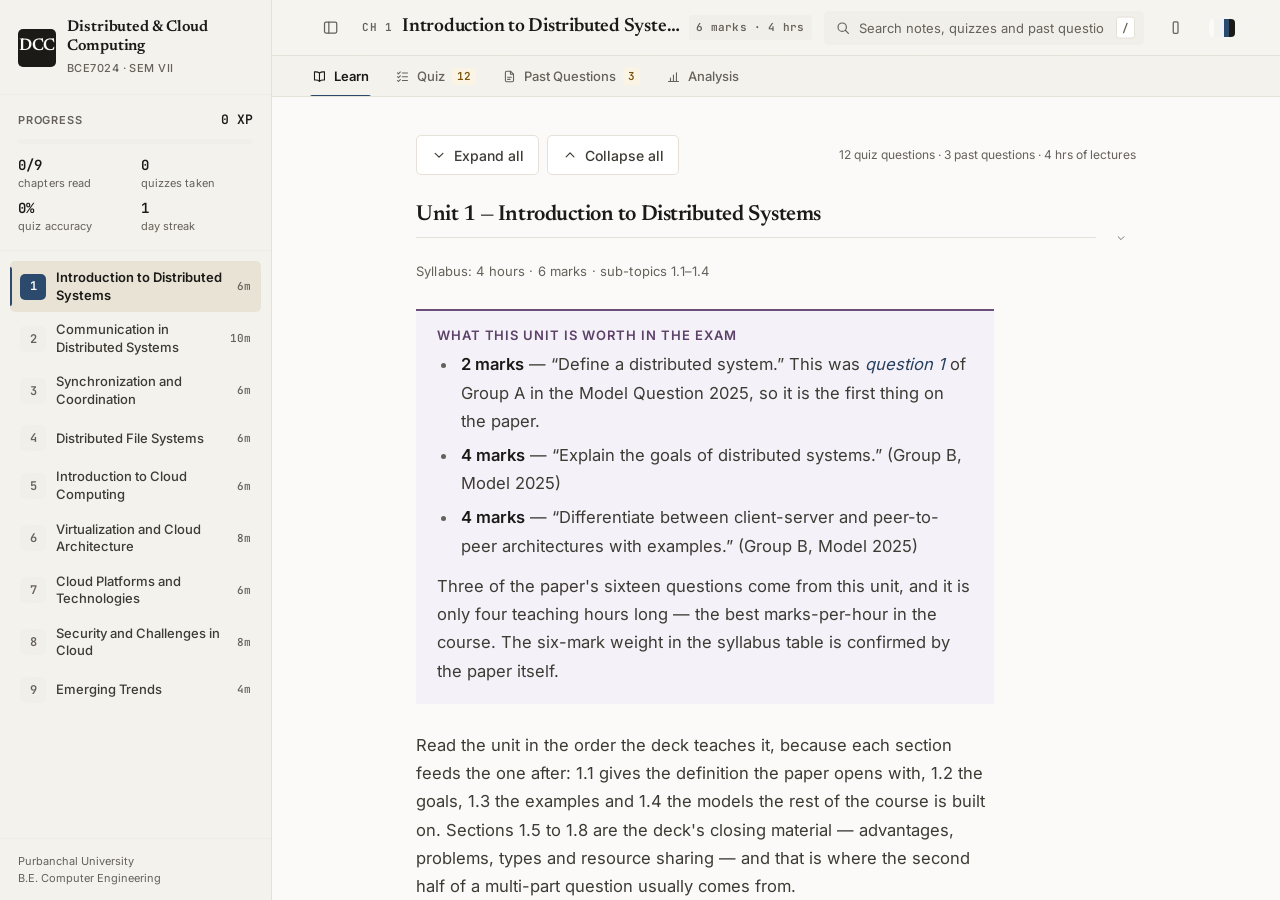
==== commit eff8e4eb: "Add six reading modes and a phone/laptop width toggle The portal had one light and one dark palette " ====
--- a/index.html
+++ b/index.html
@@ -360,14 +360,16 @@
 
 
 <script>
-/* The theme is decided HERE, before the first style resolution, and not in
-   app.js.
+/* The reading mode AND the layout width are decided HERE, before the first
+   style resolution, and not in app.js.
 
    Two reasons, and the second one is a bug fix rather than a preference:
 
    1. No flash. app.js loads last - after eight chapter files and five modules -
       so a reader whose stored choice is the dark theme used to get a full paint
-      of the light theme first and then watch it flip.
+      of the light theme first and then watch it flip. The width is the same
+      class of bug and worse: a column that starts 720px wide and jumps to
+      1180px has reflowed the whole chapter by the time you have read a line.
 
    2. The flip is not just ugly, it is unreliable. Changing data-theme on <html>
       *after* a stylesheet has already been resolved for an element does not
@@ -379,15 +381,27 @@
       getComputedStyle reported the element's own --t1 as the dark one. Setting
       the attribute before the first resolution sidesteps the whole class.
 
-   app.js still owns setTheme() for the toggle; it reads the same value back,
-   so the boot-time call is a no-op rather than a second flip. */
+   The mode is VALIDATED here, and that is not paranoia: a data-theme with no
+   matching block in tokens.css leaves every token in it UNDEFINED - not
+   inherited from the base theme, undefined - so one stale or mistyped stored
+   value is a page with no background, no border and no colour at all. This map
+   also carries the browser-chrome colour per mode, which is --bg.
+
+   app.js owns setTheme()/setWidth() from here on; they read the same values
+   back, so the boot-time call is a no-op rather than a second flip. This list
+   must match THEMES in app.js and the blocks in assets/css/tokens.css;
+   tools/check_themes.py fails when the three drift apart. */
 (function(){
   try{
+    var MODES={light:'#fbfaf8',dark:'#191712',romantic:'#fcf2f5',peacock:'#f4f9ee',
+               sunsetpeach:'#fdf6ea',purpleblend:'#1a0a25',sunsetwine:'#230a11',eveningmix:'#0e0d15'};
     var t=localStorage.getItem('dcc-theme');
-    if(t!=='light'&&t!=='dark')t='light';
+    if(!MODES[t])t='light';
     document.documentElement.setAttribute('data-theme',t);
+    document.documentElement.setAttribute('data-width',
+      localStorage.getItem('dcc-width')==='full'?'full':'comfort');
     var m=document.getElementById('themeColor');
-    if(m)m.setAttribute('content',t==='dark'?'#191712':'#fbfaf8');
+    if(m)m.setAttribute('content',MODES[t]);
   }catch(e){}
 })();
 </script>
@@ -446,8 +460,13 @@
         <div class="sr-only" id="searchLive" role="status" aria-live="polite"></div>
       </div>
 
-      <div class="topbar-r" style="display:flex;align-items:center;gap:6px">
-        <button class="icon-btn" id="themeBtn" title="Switch between the paper and lamp themes" aria-label="Switch between the paper and lamp themes" aria-pressed="false"></button>
+      <!-- Two controls, one axis each: how much of the screen the text takes,
+           and which room it is read in. Both glyphs are painted by app.js - the
+           theme button shows a strip of the current mode's five colours, so the
+           top bar already says which mode you are in. -->
+      <div class="topbar-r">
+        <button class="icon-btn" id="widthBtn" type="button"></button>
+        <button class="icon-btn" id="themeBtn" type="button"></button>
       </div>
     </header>
 
--- a/site.css
+++ b/site.css
@@ -225,6 +225,27 @@
   /* Visible on paper and on ink: a 2px ring in the accent with a paper-coloured
      gap, so it reads as a halo rather than as a border change. */
   --focus-ring: 0 0 0 2px var(--bg), 0 0 0 4px var(--pri);
+}
+
+/* ==========================================================================
+   THE TWO WIDTHS - how much of the window the column is allowed to take.
+
+   This is a second axis, independent of the palette: it is about the size of
+   the screen, not the colour of the paper. Comfort is the phone and the small
+   laptop - the centred 720px column, ~74-character lines. Full is a laptop or
+   desktop run at full screen, where those margins were the complaint: the
+   column widens to 1180px, the line to ~84 characters, and the callouts become
+   full-width bands (see foundation.css).
+
+   Line length is the one thing this axis trades. 84 characters is past the
+   ~75 a reader tracks comfortably, and that is deliberate and asked for: on a
+   1680px screen the alternative is a strip of text with 500px of nothing beside
+   it. Anyone who wants the shorter line back is one click from it.
+   ========================================================================== */
+[data-width="full"] {
+  --measure: 40em;         /* running prose: ~84 characters */
+  --reader-w: 1180px;      /* the Learn column */
+  --wide-w: 1280px;        /* quiz / past / analysis / exam */
 }
 
 /* ==========================================================================
@@ -387,6 +408,284 @@
   color-scheme: dark;
 }
 
+/* ==========================================================================
+   THE SIX READING MODES
+
+   Eight modes in all, and every block below declares the WHOLE contract for
+   the same reason the two above do: a token declared in one block and not in
+   another is not inherited from the base theme, it is undefined - a mode that
+   forgot --bg-input would render a transparent input, not a paper one.
+   tools/check_themes.py fails if the blocks stop declaring the same set.
+
+   Two rules hold these together:
+
+   1. THE SEMANTIC FOUR ARE NOT THEMED. Green still means success, ochre still
+      means caution, brick still means danger and plum still means "commonly
+      asked / talked about", in every mode. The notes lean on those readings in
+      every chapter, so a mode that recoloured them to flatter its palette
+      would take the meaning away with the colour. The light modes carry the
+      Paper block's four, the dark modes carry the Lamp block's four.
+
+   2. THE PALETTE DRIVES THE SURFACES, THE INK AND THE BRAND. Each block names
+      the five swatches it came from. The dark end of the palette becomes the
+      surfaces, the far end becomes the ink, and the most saturated swatch
+      becomes --pri. Saturated colour goes into the accents and the tint layer
+      and never into the page: nine chapters of dense notes behind #F5CDD0 is
+      wallpaper, not a surface to read on.
+
+   The brand fill is sometimes a step darker or lighter than the swatch it
+   names - #812D35 under white text is 8.9:1, which is fine, but as the accent
+   rule on a near-black wine page it is 2.1:1 and nearly invisible, so the
+   Sunset Wine brand is the midpoint of that palette instead.
+   ========================================================================== */
+
+/* ---- Romantic Blend (light)   #826E8B #EB6E9B #E69CBA #F4B3C7 #F5CDD0 ---- */
+[data-theme="romantic"] {
+  --bg: #fcf2f5;
+  --bg-card: #ffffff;
+  --bg-side: #f7e8ee;
+  --bg-side-h: #f1dde5;
+  --bg-side-a: #efd3de;
+  --bg-input: #f9edf1;
+  --bg-code: #fbf3f6;
+
+  --pri: #b23a6e;
+  --pri-l: #9c2f5f;
+  --pri-bg: #fbe7f0;
+  --pri-bd: #f0c2d9;
+
+  --sec: #2f6b4a; --sec-l: #27603f; --sec-bg: #edf6f0; --sec-bd: #cbe4d7;
+  --acc: #8a6118; --acc-l: #78530f; --acc-bg: #fbf4e5; --acc-bd: #eddcc0;
+  --dan: #a33230; --dan-l: #8d2a28; --dan-bg: #fbeeed; --dan-bd: #f0d0cf;
+  --vio: #6b4e7a; --vio-l: #5c4269; --vio-bg: #f5f1f8; --vio-bd: #e1d7ea;
+
+  --t1: #3a2b41;
+  --t2: #55425e;
+  --t3: #766379;
+
+  --brd: #ebd3dd;
+  --brd-l: #f3e4ea;
+  --fig-line: #8a6e92;
+
+  --sh: 0 1px 2px rgba(74, 40, 58, 0.05);
+  --sh-md: 0 12px 32px rgba(74, 40, 58, 0.11);
+
+  --th-bg: #f7e8ee;
+  --th-c: #55425e;
+  --stripe: #fdf6f9;
+
+  --grain: 0.022;
+
+  color-scheme: light;
+}
+
+/* ---- Peacock Feather (light)  #4D52B4 #4E9CE8 #70D6C5 #CAE5BC #E1EDD4 ---- */
+[data-theme="peacock"] {
+  --bg: #f4f9ee;
+  --bg-card: #ffffff;
+  --bg-side: #e9f2e4;
+  --bg-side-h: #dfebd9;
+  --bg-side-a: #d5e7e0;
+  --bg-input: #eef5e9;
+  --bg-code: #f6faf1;
+
+  --pri: #4d52b4;
+  --pri-l: #3e4292;
+  --pri-bg: #e7eefb;
+  --pri-bd: #bfd0f0;
+
+  --sec: #2f6b4a; --sec-l: #27603f; --sec-bg: #edf6f0; --sec-bd: #cbe4d7;
+  --acc: #8a6118; --acc-l: #78530f; --acc-bg: #fbf4e5; --acc-bd: #eddcc0;
+  --dan: #a33230; --dan-l: #8d2a28; --dan-bg: #fbeeed; --dan-bd: #f0d0cf;
+  --vio: #6b4e7a; --vio-l: #5c4269; --vio-bg: #f5f1f8; --vio-bd: #e1d7ea;
+
+  --t1: #17203a;
+  --t2: #2e3a55;
+  --t3: #5b6883;
+
+  /* --brd is measured against the SIDEBAR as well as the page, and a pale green
+     hairline on a pale green sidebar was 1.13:1 - invisible. 1.26:1. */
+  --brd: #c9dcc2;
+  --brd-l: #e7f0e2;
+  --fig-line: #6e7a96;
+
+  --sh: 0 1px 2px rgba(23, 32, 58, 0.05);
+  --sh-md: 0 12px 32px rgba(23, 32, 58, 0.11);
+
+  --th-bg: #e9f2e4;
+  --th-c: #2e3a55;
+  --stripe: #f8fbf5;
+
+  --grain: 0.022;
+
+  color-scheme: light;
+}
+
+/* ---- Sunset View, Peach (light)  #C78997 #F5B297 #F5D6A2 #F5E4C4 #8A99B1 ---- */
+[data-theme="sunsetpeach"] {
+  --bg: #fdf6ea;
+  --bg-card: #ffffff;
+  --bg-side: #f8eedd;
+  --bg-side-h: #f2e4ce;
+  --bg-side-a: #efdeca;
+  --bg-input: #faf1e2;
+  --bg-code: #fcf7ee;
+
+  --pri: #b75c2a;
+  --pri-l: #a34f20;
+  --pri-bg: #fcebdd;
+  --pri-bd: #f0cfae;
+
+  --sec: #2f6b4a; --sec-l: #27603f; --sec-bg: #edf6f0; --sec-bd: #cbe4d7;
+  --acc: #8a6118; --acc-l: #78530f; --acc-bg: #fbf4e5; --acc-bd: #eddcc0;
+  --dan: #a33230; --dan-l: #8d2a28; --dan-bg: #fbeeed; --dan-bd: #f0d0cf;
+  --vio: #6b4e7a; --vio-l: #5c4269; --vio-bg: #f5f1f8; --vio-bd: #e1d7ea;
+
+  --t1: #322c26;
+  --t2: #4c443b;
+  /* Same two traps as Peacock, one warm: #7a6e60 was 4.32:1 on the sidebar and
+     4.43:1 in the search field, both under AA for 12-13px metadata. */
+  --t3: #6f6355;
+
+  --brd: #e6d5b8;
+  --brd-l: #f6ebd9;
+  --fig-line: #9a8b76;
+
+  --sh: 0 1px 2px rgba(50, 44, 38, 0.05);
+  --sh-md: 0 12px 32px rgba(50, 44, 38, 0.11);
+
+  --th-bg: #f8eedd;
+  --th-c: #4c443b;
+  --stripe: #fefaf3;
+
+  --grain: 0.022;
+
+  color-scheme: light;
+}
+
+/* ---- Purple Blend (dark)  #2B103C #3D2A5D #572866 #8F529B #AC91C0 ---- */
+[data-theme="purpleblend"] {
+  --bg: #1a0a25;
+  --bg-card: #2b103c;
+  --bg-side: #12061a;
+  --bg-side-h: #331548;
+  --bg-side-a: #3d1a54;
+  --bg-input: #341543;
+  --bg-code: #200c2e;
+
+  --pri: #8f529b;
+  --pri-l: #c6a8dc;
+  --pri-bg: #2e1740;
+  --pri-bd: #573066;
+
+  --sec: #357a55; --sec-l: #8fd0a8; --sec-bg: #1a2a22; --sec-bd: #33664c;
+  --acc: #96691a; --acc-l: #e3b45f; --acc-bg: #2e2513; --acc-bd: #6d5322;
+  --dan: #b3413f; --dan-l: #ec9a97; --dan-bg: #2e1d1c; --dan-bd: #7a3735;
+  --vio: #7e63a8; --vio-l: #c1abe2; --vio-bg: #272034; --vio-bd: #5c4682;
+
+  --t1: #f0e7f6;
+  --t2: #cfc0da;
+  --t3: #a791b8;
+
+  --brd: #4a2c5c;
+  --brd-l: #351b47;
+  --fig-line: #8c7aa0;
+
+  --sh: 0 1px 2px rgba(0, 0, 0, 0.45);
+  --sh-md: 0 14px 36px rgba(0, 0, 0, 0.55);
+
+  --th-bg: #341543;
+  --th-c: #dccfe6;
+  --stripe: rgba(255, 255, 255, 0.022);
+
+  --grain: 0.010;
+
+  color-scheme: dark;
+}
+
+/* ---- Sunset View, Wine (dark)  #812D35 #934372 #B9689F #C388A9 #536CA5 ---- */
+[data-theme="sunsetwine"] {
+  --bg: #230a11;
+  --bg-card: #34131c;
+  --bg-side: #18060b;
+  --bg-side-h: #42191f;
+  --bg-side-a: #4d1e26;
+  --bg-input: #3d1720;
+  --bg-code: #270c13;
+
+  --pri: #a34e83;
+  --pri-l: #e4a9c7;
+  --pri-bg: #43141f;
+  --pri-bd: #7a3049;
+
+  --sec: #357a55; --sec-l: #8fd0a8; --sec-bg: #1a2a22; --sec-bd: #33664c;
+  --acc: #96691a; --acc-l: #e3b45f; --acc-bg: #2e2513; --acc-bd: #6d5322;
+  --dan: #b3413f; --dan-l: #ec9a97; --dan-bg: #2e1d1c; --dan-bd: #7a3735;
+  --vio: #7e63a8; --vio-l: #c1abe2; --vio-bg: #272034; --vio-bd: #5c4682;
+
+  --t1: #f6e7ee;
+  --t2: #dcc2cf;
+  --t3: #b08ea0;
+
+  --brd: #57262f;
+  --brd-l: #3e171f;
+  --fig-line: #9e7a88;
+
+  --sh: 0 1px 2px rgba(0, 0, 0, 0.45);
+  --sh-md: 0 14px 36px rgba(0, 0, 0, 0.55);
+
+  --th-bg: #3d1720;
+  --th-c: #e7d2db;
+  --stripe: rgba(255, 255, 255, 0.022);
+
+  --grain: 0.010;
+
+  color-scheme: dark;
+}
+
+/* ---- Evening Mix (dark)  #0E0D15 #182346 #3D5387 #7C83AD #BFA9BA ---- */
+[data-theme="eveningmix"] {
+  --bg: #0e0d15;
+  --bg-card: #182346;
+  --bg-side: #08070e;
+  --bg-side-h: #1f2b52;
+  --bg-side-a: #26335f;
+  --bg-input: #1d2950;
+  --bg-code: #10131f;
+
+  --pri: #556cb0;
+  --pri-l: #9aa6d0;
+  --pri-bg: #1b2750;
+  --pri-bd: #3a4a82;
+
+  --sec: #357a55; --sec-l: #8fd0a8; --sec-bg: #1a2a22; --sec-bd: #33664c;
+  --acc: #96691a; --acc-l: #e3b45f; --acc-bg: #2e2513; --acc-bd: #6d5322;
+  --dan: #b3413f; --dan-l: #ec9a97; --dan-bg: #2e1d1c; --dan-bd: #7a3735;
+  --vio: #7e63a8; --vio-l: #c1abe2; --vio-bg: #272034; --vio-bd: #5c4682;
+
+  --t1: #ededf6;
+  --t2: #c6c9dc;
+  --t3: #9ba0bc;
+
+  --brd: #2c3358;
+  /* The inner rule sits on the CARD, and #1e2440 on #182346 was 1.01:1 - a
+     table's row separators were not there at all. */
+  --brd-l: #232a4c;
+  --fig-line: #7c83ad;
+
+  /* On a warm dark surface a black shadow is invisible; deepen the cool hue. */
+  --sh: 0 1px 2px rgba(4, 6, 14, 0.45);
+  --sh-md: 0 14px 36px rgba(4, 6, 14, 0.55);
+
+  --th-bg: #1d2950;
+  --th-c: #d3d7e6;
+  --stripe: rgba(255, 255, 255, 0.022);
+
+  --grain: 0.010;
+
+  color-scheme: dark;
+}
+
 /* ../assets/css/foundation.css */
 /* ==========================================================================
    foundation.css - everything that styles CONTENT.
@@ -513,6 +812,14 @@
    and the content keeps the full width minus the gutter. */
 .tab-panel { max-width: var(--wide-w); margin-inline: auto; }
 #panel-learn { max-width: var(--reader-w); }
+
+/* In the full width the callouts stop being text-width boxes and become bands
+   across the column. The page is mostly prose and callouts, so leaving nine of
+   them at 40em beside a 1180px table is what made the wide layout read as
+   half-empty. Their TEXT still stops at the measure: a tinted band with a
+   column of prose in it is an ordinary editorial aside, and a tinted band with
+   84-character lines running edge to edge is not. */
+[data-width="full"] .learn-content :is(.concept-box, .example-box, .strategy-box) { max-width: var(--exhibit); }
 
 /* ==== 03 prose rhythm ==================================================== */
 .learn-content p { margin: 0 0 1.05em; }
@@ -2065,7 +2372,64 @@
   .pq-variants { padding-inline: 1em; }
 }
 
-/* ==== 20 print ========================================================== */ */
+/* ==== 21 the reading-mode picker ========================================= */
+/* The one piece of chrome that lives in this sheet rather than in the entry
+   pages' frame block. The frame block is duplicated in index.html and
+   dcc-site/index.html, so anything written there has to be written twice and
+   kept in step by hand - worth it for the sidebar and the topbar, not for a
+   seventy-line popover. This sheet loads after that block, so it still wins.
+
+   `.topbar-r`'s rule moved here from an inline style on the div, which also
+   makes it the popover's containing block (position: relative) so the panel
+   hangs off the buttons rather than off the bar. */
+.topbar-r { display: flex; align-items: center; gap: 6px; position: relative; }
+
+/* The theme button's glyph IS the current mode's five colours, so the control
+   reports the state instead of symbolising it. There is no sun and no moon any
+   more: with eight modes, a two-state symbol would be a lie. */
+.btn-strip { display: flex; width: 26px; height: 18px; border-radius: 4px; overflow: hidden; box-shadow: inset 0 0 0 1px var(--brd); }
+.btn-strip i { flex: 1; }
+
+.theme-pop {
+  position: absolute; top: calc(100% + 8px); right: 0; z-index: 320;
+  width: min(360px, calc(100vw - 24px));
+  padding: 12px;
+  background: var(--bg-card);
+  border: 1px solid var(--brd);
+  border-radius: var(--radius);
+  box-shadow: var(--sh-md);
+  animation: popIn var(--dur-ui) var(--ease-out);
+}
+.tp-head { display: flex; flex-direction: column; gap: 2px; margin: 0 0 10px; }
+.tp-head b { font-size: var(--fs-sm); font-weight: 600; color: var(--t1); }
+.tp-head span { font-size: var(--fs-micro); color: var(--t3); }
+.tp-grid { display: grid; grid-template-columns: 1fr 1fr; gap: 8px; }
+.tp-item {
+  display: grid; grid-template-columns: auto 1fr auto; align-items: center; gap: 8px;
+  padding: 8px; text-align: left; cursor: pointer; font-family: inherit;
+  background: var(--bg); border: 1px solid var(--brd); border-radius: var(--radius-sm);
+  transition: border-color var(--dur-ui) var(--ease-out), background var(--dur-ui) var(--ease-out);
+}
+.tp-item:hover { border-color: var(--t3); }
+.tp-item[aria-checked="true"] { border-color: var(--pri); background: var(--pri-bg); }
+.tp-item:focus-visible { box-shadow: var(--focus-ring); }
+/* The five swatches the mode was designed from - the same five as the cards
+   they were chosen off, so the picker reads as a palette book. */
+.tp-strip { display: flex; width: 34px; height: 26px; border-radius: 3px; overflow: hidden; box-shadow: inset 0 0 0 1px var(--brd); }
+.tp-strip i { flex: 1; }
+.tp-txt { min-width: 0; display: flex; flex-direction: column; gap: 1px; }
+.tp-txt b { font-size: var(--fs-xs); font-weight: 600; color: var(--t1); line-height: 1.3; }
+.tp-txt span { font-size: var(--fs-micro); color: var(--t3); }
+.tp-tick { width: 14px; height: 14px; color: var(--pri-l); opacity: 0; }
+.tp-item[aria-checked="true"] .tp-tick { opacity: 1; }
+
+/* The width control is about the screen, and a phone has only one width: below
+   this the column already fills the window, so the button would do nothing.
+   700px rather than the 640px the rest of the sheet uses, because a phone held
+   sideways is already past 640 and the switch still has nothing to say there. */
+@media (max-width: 700px) { #widthBtn { display: none; } }
+
+/* ==== 20 print ========================================================== */
 /* Chrome off, folded sections and answers open, black on white. */
 @media print {
   @page { margin: 16mm 14mm; }
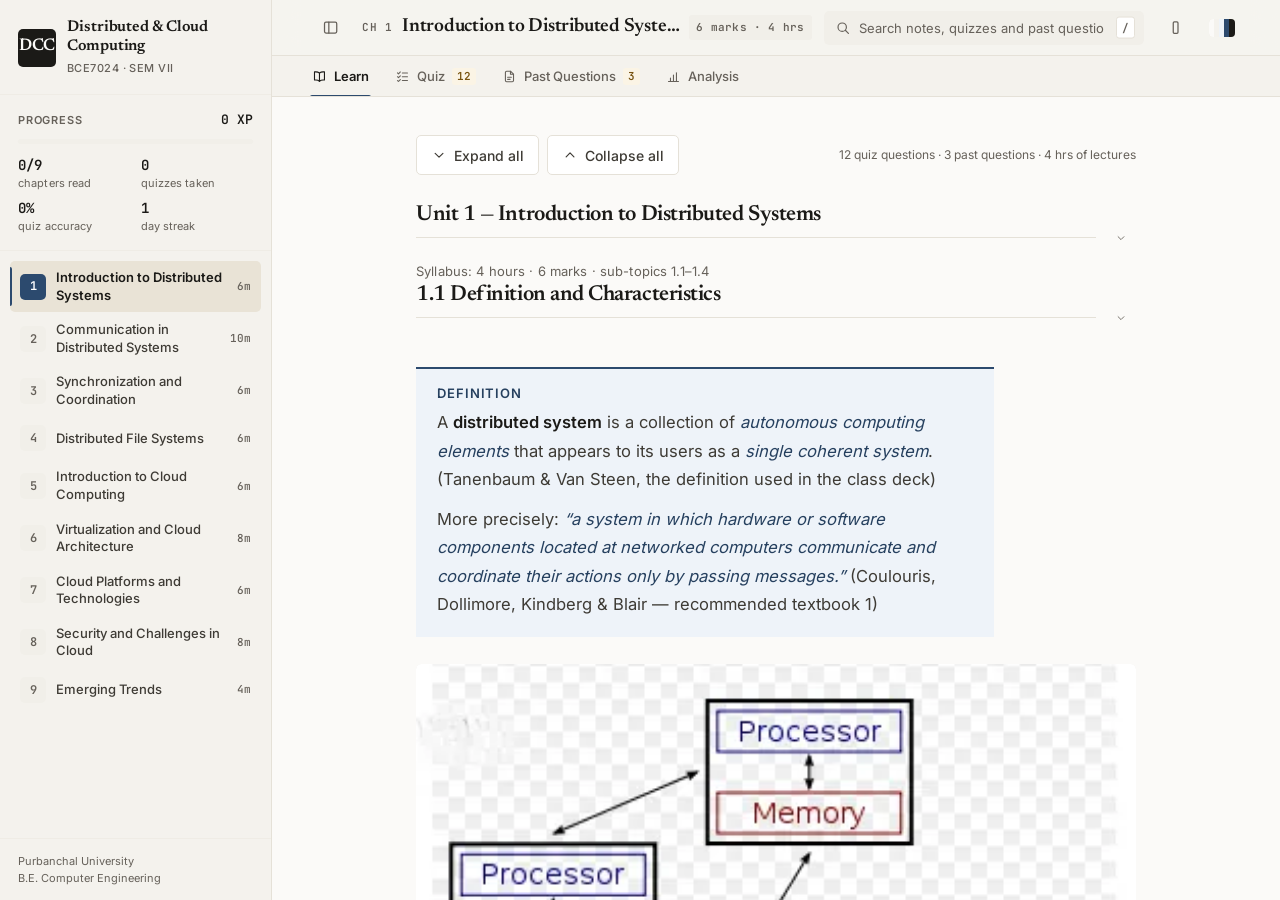
==== commit 7e3546ad: "Move the circled-i figures to a Reference tab and drop the exam pitch from the notes The teacher's d" ====
--- a/index.html
+++ b/index.html
@@ -226,6 +226,9 @@
 }
 .tab-btn:hover{color:var(--t1)}
 .tab-btn.active{color:var(--t1);font-weight:600}
+/* `display:inline-flex` above beats the user agent's `[hidden]{display:none}`, so a
+   tab a chapter has no content for has to be hidden explicitly. */
+.tab-btn[hidden]{display:none}
 /* The underline is a scaled pseudo-element rather than a width animation, so
    switching tabs does not relayout the strip. */
 .tab-btn::after{
@@ -394,14 +397,72 @@
 (function(){
   try{
     var MODES={light:'#fbfaf8',dark:'#191712',romantic:'#fcf2f5',peacock:'#f4f9ee',
-               sunsetpeach:'#fdf6ea',purpleblend:'#1a0a25',sunsetwine:'#230a11',eveningmix:'#0e0d15'};
+               sunsetpeach:'#fdf6ea',purpleblend:'#1a0a25',sunsetwine:'#230a11',
+               eveningmix:'#0e0d15',custom:'#f6f5f2'};
+    /* A SHARED LINK (?t=&w=&c=) IS APPLIED HERE rather than in app.js, for the
+       reason this whole script exists: the mode has to be on <html> before the
+       first style resolution, and site.js is deferred. Storing the values as
+       well is what makes the link a one-off courier - the next visit on this
+       device needs no link, and the two devices then agree without staying
+       connected. The parameter names are PARAMS in custom-theme.js; that module
+       is not loadable yet, so this is the small inline copy that
+       tools/test_custom_theme.js keeps in step. */
+    (function(){
+      var q=location.search.replace(/^\?/,'');
+      if(!q)return;
+      var P={};
+      q.split('&').forEach(function(pair){
+        var i=pair.indexOf('=');
+        if(i<0)return;
+        try{ P[decodeURIComponent(pair.slice(0,i))]=decodeURIComponent(pair.slice(i+1)); }catch(e){}
+      });
+      var hex=/^#?([0-9a-f]{6})$/i,c=String(P.c||'').split(','),
+          ca=hex.exec(c[0]||''),cs=hex.exec(c[1]||'');
+      var ok=P.t&&MODES[P.t]?P.t:'';
+      if(ca&&cs){
+        localStorage.setItem('dcc-accent','#'+ca[1].toLowerCase());
+        localStorage.setItem('dcc-surface','#'+cs[1].toLowerCase());
+        /* Two colours and no mode can only mean Custom - the alternative is a
+           palette sitting in storage that nothing was asked to display. */
+        if(!ok)ok='custom';
+      }
+      if(ok)localStorage.setItem('dcc-theme',ok);
+      if(P.w==='full'||P.w==='comfort')localStorage.setItem('dcc-width',P.w);
+    })();
+
     var t=localStorage.getItem('dcc-theme');
     if(!MODES[t])t='light';
     document.documentElement.setAttribute('data-theme',t);
     document.documentElement.setAttribute('data-width',
       localStorage.getItem('dcc-width')==='full'?'full':'comfort');
+
+    /* THE ONE MODE THIS SCRIPT CANNOT COMPUTE ITSELF.
+
+       Every other mode's colours are a stylesheet block, so setting the
+       attribute is the whole job. Custom's are derived by custom-theme.js, which
+       is NOT available here: build_deploy folds every <script src> into one
+       deferred site.js, and this runs during parse. Deriving it here would mean
+       a second copy of the solver in the head of two pages.
+
+       So the derived palette is CACHED when the reader picks it - a flat list of
+       [property, value] pairs - and this paints that. The version and both
+       colours are re-checked before it is trusted, because a stale cache on a
+       changed derivation is worse than no cache at all; anything that does not
+       match falls through to the [data-theme="custom"] block in tokens.css,
+       which tools/test_custom_theme.js proves is a palette the derivation would
+       itself produce. Bump CV with VERSION in custom-theme.js. */
+    var chrome=MODES[t], CV=1;
+    if(t==='custom'){
+      var p=JSON.parse(localStorage.getItem('dcc-custom-palette')||'null');
+      if(p&&p.v===CV&&p.pairs&&p.a===localStorage.getItem('dcc-accent')
+         &&p.s===localStorage.getItem('dcc-surface')){
+        for(var i=0;i<p.pairs.length;i++)
+          document.documentElement.style.setProperty(p.pairs[i][0],p.pairs[i][1]);
+        if(p.bg)chrome=p.bg;
+      }
+    }
     var m=document.getElementById('themeColor');
-    if(m)m.setAttribute('content',MODES[t]);
+    if(m)m.setAttribute('content',chrome);
   }catch(e){}
 })();
 </script>
@@ -483,6 +544,10 @@
         <svg class="i" viewBox="0 0 24 24" aria-hidden="true"><path d="M13.6 3.5H7.5a2 2 0 0 0-2 2v13a2 2 0 0 0 2 2h9a2 2 0 0 0 2-2V8.4Z"/><path d="M13.6 3.5v4.9h4.9"/><path d="M9 13.2h6"/><path d="M9 16.6h4"/></svg>
         Past Questions<span class="tab-badge accent" data-badge="past" hidden></span>
       </button>
+      <button class="tab-btn" id="tab-reference" role="tab" data-tab="reference" aria-controls="panel-reference" aria-selected="false">
+        <svg class="i" viewBox="0 0 24 24" aria-hidden="true"><circle cx="12" cy="12" r="8.2"/><path d="M12 10.6v5.6"/><path d="M12 8.1v.1"/></svg>
+        Reference<span class="tab-badge" data-badge="reference" hidden></span>
+      </button>
       <button class="tab-btn" id="tab-analysis" role="tab" data-tab="analysis" aria-controls="panel-analysis" aria-selected="false">
         <svg class="i" viewBox="0 0 24 24" aria-hidden="true"><path d="M4 20h16"/><path d="M7.2 20v-5.4"/><path d="M12 20V9.6"/><path d="M16.8 20V6"/></svg>
         Analysis
@@ -493,6 +558,7 @@
       <div class="tab-panel active" id="panel-learn" role="tabpanel" aria-labelledby="tab-learn"><p style="color:var(--t3)">Loading…</p></div>
       <div class="tab-panel" id="panel-quiz" role="tabpanel" aria-labelledby="tab-quiz"></div>
       <div class="tab-panel" id="panel-past" role="tabpanel" aria-labelledby="tab-past"></div>
+      <div class="tab-panel" id="panel-reference" role="tabpanel" aria-labelledby="tab-reference"></div>
       <div class="tab-panel" id="panel-analysis" role="tabpanel" aria-labelledby="tab-analysis"></div>
     </main>
 
@@ -552,8 +618,40 @@
 
 
 
+
+
 <!-- No modules/exam.js: this course has no mock exam yet, and a module that is
      not loaded is a module that cannot half-work. app.js feature-detects it. -->
 
+<!-- The offline marker. tools/build_deploy.py swaps it for the service-worker
+     registration; keep it on the source page and keep the page worker-free.
+     A worker registered against the source tree would cache the directory that
+     is being edited (17 separate scripts, none of them content-addressed) and
+     then serve yesterday's chapter out of the browser cache. In the bundle
+     there is one script, one sheet, and a cache name derived from their bytes,
+     so a rebuild cannot be served stale. -->
+<script>
+/* Offline support. Generated into the bundle by tools/build_deploy.py, which
+   replaces the marker comment in the entry page - the source page carries the
+   marker and no worker, because there is nothing worth caching before the build:
+   that page loads its content as 17 separate blocking scripts. (The marker's own
+   text is deliberately not repeated here: this snippet is what replaces it, and
+   a copy of it would make "does the bundle still contain the marker?" true
+   forever.)
+
+   Registered relative to the page, so the worker's SCOPE is the bundle
+   directory and nothing outside it can be intercepted; on GitHub Pages, where
+   the bundle lives at /<repo>/, a root-absolute /sw.js would not even exist.
+
+   updateViaCache:'none' is not optional. Pages serves sw.js with its own 10
+   minute cache, and the browser re-validates the worker script through the HTTP
+   cache by default - so a rebuild could sit unseen for ten minutes on a device
+   that has the old worker, which is exactly the device that needs the fix. */
+if('serviceWorker' in navigator && (location.protocol==='https:'||location.hostname==='localhost'||location.hostname==='127.0.0.1')){
+  window.addEventListener('load',function(){
+    navigator.serviceWorker.register('sw.js',{updateViaCache:'none'}).catch(function(){});
+  });
+}
+</script>
 </body>
 </html>
--- a/site.css
+++ b/site.css
@@ -230,22 +230,34 @@
 /* ==========================================================================
    THE TWO WIDTHS - how much of the window the column is allowed to take.
 
-   This is a second axis, independent of the palette: it is about the size of
-   the screen, not the colour of the paper. Comfort is the phone and the small
-   laptop - the centred 720px column, ~74-character lines. Full is a laptop or
-   desktop run at full screen, where those margins were the complaint: the
-   column widens to 1180px, the line to ~84 characters, and the callouts become
-   full-width bands (see foundation.css).
-
-   Line length is the one thing this axis trades. 84 characters is past the
-   ~75 a reader tracks comfortably, and that is deliberate and asked for: on a
-   1680px screen the alternative is a strip of text with 500px of nothing beside
-   it. Anyone who wants the shorter line back is one click from it.
+   A second axis, independent of the palette: it is about the size of the
+   screen, not the colour of the paper. Comfort is the phone and the small
+   laptop - the centred 720px column, ~74-character lines.
+
+   FULL LIFTS EVERY CAP. 1180px was the first attempt and it was wrong: on a
+   1680px screen it still parked 250px of nothing at each edge, and on a 1920px
+   one it parked 370px - the same "gap on the right" at a smaller size. The
+   complaint was never that the column was 1180 instead of 1000; it was that
+   there was a void, and a cap of any size produces a void on a screen wider
+   than the cap. So in full there is no cap at all: --measure, --reader-w and
+   --wide-w all become 100%, and the only thing left between the text and the
+   edge of the screen is the gutter.
+
+   THE GUTTER COMES IN TOO, from 44px to 30px, so the block reads as corner to
+   corner rather than as a centred column pretending hard. It stays a real
+   gutter because 0 would put characters against the window frame and, on the
+   left, against the sidebar.
+
+   Line length is the price, and it is the point of the mode: 100% of a 1920px
+   window is ~240 characters, three times the ~75 a reader tracks. Full is a
+   *scanning* layout - follow a lecture on a big screen, compare two tables -
+   not a reading one. Comfort is one click away and is what to read in.
    ========================================================================== */
 [data-width="full"] {
-  --measure: 40em;         /* running prose: ~84 characters */
-  --reader-w: 1180px;      /* the Learn column */
-  --wide-w: 1280px;        /* quiz / past / analysis / exam */
+  --measure: 100%;         /* running prose: the whole column, uncapped */
+  --reader-w: 100%;        /* the Learn column */
+  --wide-w: 100%;          /* quiz / past / analysis / exam */
+  --content-pad: clamp(14px, 1.5vw, 30px);
 }
 
 /* ==========================================================================
@@ -325,6 +337,74 @@
   --grain: 0.022;
 
   color-scheme: light;
+}
+
+/* --------------------------------------------------------------------------
+   PRINT IS PAPER, AND PAPER IS THE LIGHT THEME
+
+   A dark mode sent to a printer is wrong in two separate ways. Some printers
+   print the background, and nine chapters of #191712 is a solid block of ink
+   that soak the sheets and curl them. Most drop backgrounds, and then what is
+   left is light-grey text - the dark theme's --t1 - on white, which is barely
+   legible and wasted the ink it did use.
+
+   So printing ignores the reader's mode and states the light palette, which is
+   the palette designed for white paper: dark ink, dark accent text, pale tinted
+   surfaces. This is not a partial override - a mode is a whole contract, and a
+   half-swapped one is how you get the dark theme's pale accent text on white.
+
+   THIS BLOCK IS A VERBATIM COPY OF [data-theme="light"] ABOVE. Keep it that
+   way: it is regenerated, not hand-edited, and tools/check_themes.py fails if
+   any token here disagrees with the light theme, so the copy cannot drift.
+   `html[data-theme]` outranks the theme blocks on specificity, and this sheet
+   loads after tokens.css, so it wins in both directions.
+
+   The one change: --bg is pure #ffffff rather than the light theme's #fbfaf8,
+   because a page background on paper should be the paper.
+   -------------------------------------------------------------------------- */
+@media print {
+  html[data-theme] {
+    --bg:         #ffffff;
+    --bg-card:    #ffffff;
+    --bg-side:    #f4f2ed;
+    --bg-side-h:  #eae7e0;
+    --bg-side-a:  #e9e3d6;
+    --bg-input:   #f1efe9;
+    --bg-code:    #f7f5f0;
+    --pri:        #2c4a6e;
+    --pri-l:      #26405f;
+    --pri-bg:     #eef3f9;
+    --pri-bd:     #d2e0ee;
+    --sec:        #2f6b4a;
+    --sec-l:      #27603f;
+    --sec-bg:     #edf6f0;
+    --sec-bd:     #cbe4d7;
+    --acc:        #8a6118;
+    --acc-l:      #78530f;
+    --acc-bg:     #fbf4e5;
+    --acc-bd:     #eddcc0;
+    --dan:        #a33230;
+    --dan-l:      #8d2a28;
+    --dan-bg:     #fbeeed;
+    --dan-bd:     #f0d0cf;
+    --vio:        #6b4e7a;
+    --vio-l:      #5c4269;
+    --vio-bg:     #f5f1f8;
+    --vio-bd:     #e1d7ea;
+    --t1:         #1b1a17;
+    --t2:         #3e3b35;
+    --t3:         #66615a;
+    --brd:        #e5e1d8;
+    --brd-l:      #efece5;
+    --fig-line:   #8a8478;
+    --sh:         0 1px 2px rgba(63, 52, 32, 0.05);
+    --sh-md:      0 12px 32px rgba(63, 52, 32, 0.11);
+    --th-bg:      #f4f2ed;
+    --th-c:       #4a463f;
+    --stripe:     #fbfaf8;
+    --grain:      0.022;
+    color-scheme: light;
+  }
 }
 
 /* ==========================================================================
@@ -686,6 +766,75 @@
   color-scheme: dark;
 }
 
+/* ==========================================================================
+   CUSTOM - the mode the reader tints. "Yours."
+
+   Unlike the eight above, this palette is not written down anywhere: it is
+   DERIVED at runtime by custom-theme.js from two colours the reader picks, and
+   applied as inline custom properties on <html>, which outrank this block.
+
+   So what is this? Two things, and both matter:
+
+     1. THE FALLBACK. A reader who has selected Custom but has never opened the
+        picker - or who has cleared site data mid-session - needs a palette, and
+        without one every token in this mode is UNDEFINED, which is a blank
+        page, not a default. This is the palette they get.
+     2. THE FOURTH LIST. tokens.css, THEMES in app.js and the boot script in
+        each entry page all have to agree about which mode ids exist, and
+        tools/check_themes.py checks that they do. A derived mode still needs an
+        id in all four.
+
+   THIS BLOCK IS GENERATED, NOT EDITORIAL - by tools/gen_custom_palette.py, from
+   what derive(DEFAULT_ACCENT, DEFAULT_SURFACE) actually returns. Do not retouch
+   the values: change DEFAULT_ACCENT or DEFAULT_SURFACE in custom-theme.js and
+   regenerate. tools/test_custom_theme.js fails if the two ever disagree, so the
+   fallback can never become a palette the derivation itself would not produce.
+   ========================================================================== */
+[data-theme="custom"] {
+  --bg:        #f6f5f2;
+  --bg-card:   #ffffff;
+  --bg-side:   #edebe4;
+  --bg-side-h: #e4e1d8;
+  --bg-side-a: #dbd7cb;
+  --bg-input:  #eeece6;
+  --bg-code:   #f0efea;
+  --pri:       #4f5bd5;
+  --pri-l:     #313fce;
+  --pri-bg:    #dedfee;
+  --pri-bd:    #d1d3ea;
+  --sec:       #3f7f5d;
+  --sec-l:     #387153;
+  --sec-bg:    #e1ebe6;
+  --sec-bd:    #d6e4dd;
+  --acc:       #956b23;
+  --acc-l:     #845f1f;
+  --acc-bg:    #efe8dd;
+  --acc-bd:    #eae0d0;
+  --dan:       #9d3a2f;
+  --dan-l:     #aa3f33;
+  --dan-bg:    #ede0df;
+  --dan-bd:    #e8d4d2;
+  --vio:       #784785;
+  --vio-l:     #834e91;
+  --vio-bg:    #e8e2ea;
+  --vio-bd:    #e1d7e3;
+  --t1:        #2b281e;
+  --t2:        #443e2f;
+  --t3:        #665f47;
+  --brd:       #d9d5c8;
+  --brd-l:     #f2f0ec;
+  --fig-line:  #8c897e;
+  --sh:        0 1px 2px rgba(43, 40, 30, 0.06);
+  --sh-md:     0 12px 32px rgba(43, 40, 30, 0.12);
+  --th-bg:     #edebe4;
+  --th-c:      #6b634a;
+  --stripe:    #fafaf8;
+  --grain:     0.022;
+
+  color-scheme: light;
+}
+
+
 /* ../assets/css/foundation.css */
 /* ==========================================================================
    foundation.css - everything that styles CONTENT.
@@ -809,17 +958,20 @@
    tab changes - the Learn and quiz/past/analysis columns differ by 100px, and a
    centred pair moves 50px at each edge instead of the whole column jumping
    sideways. Below ~820px the caps are wider than the screen, so this is inert
-   and the content keeps the full width minus the gutter. */
+   and the content keeps the full width minus the gutter.
+
+   In full both caps are 100%, so "centred" is doing nothing and the panels take
+   the whole content area - which is the point of the mode: one cap of any fixed
+   size leaves a void on a screen wider than the cap. */
 .tab-panel { max-width: var(--wide-w); margin-inline: auto; }
 #panel-learn { max-width: var(--reader-w); }
 
-/* In the full width the callouts stop being text-width boxes and become bands
-   across the column. The page is mostly prose and callouts, so leaving nine of
-   them at 40em beside a 1180px table is what made the wide layout read as
-   half-empty. Their TEXT still stops at the measure: a tinted band with a
-   column of prose in it is an ordinary editorial aside, and a tinted band with
-   84-character lines running edge to edge is not. */
-[data-width="full"] .learn-content :is(.concept-box, .example-box, .strategy-box) { max-width: var(--exhibit); }
+/* Full needs no override here any more. Callouts take --measure, and full sets
+   --measure to 100%, so a tinted band is already the width of the column with
+   its text running the same distance as the prose around it. An earlier version
+   of this file widened them separately, when the measure was still 40em in full
+   and nine callouts sat as narrow boxes beside a 1180px table. That second
+   constant is gone, and with it the chance of the two drifting apart. */
 
 /* ==== 03 prose rhythm ==================================================== */
 .learn-content p { margin: 0 0 1.05em; }
@@ -1569,6 +1721,19 @@
 }
 .pq-card:hover { box-shadow: inset 0 0 0 1px var(--t3); }
 .pq-card.open { box-shadow: inset 0 0 0 1px var(--pri-bd); }
+
+/* The chapter's exam-facing summary, below the cards. It used to end the Learn
+   text; tools/move_exam_summary.py moved it here. The rule that matters is the
+   separator: it is a different kind of thing from a card (an answer to "what
+   does this question want", not a question), so it gets a rule above it rather
+   than a card's box. */
+.pq-summary {
+  margin-top: 2.4em;
+  padding-top: 1.4em;
+  border-top: 2px solid var(--brd);
+}
+.pq-summary > h3 { margin-top: 0; }
+.pq-summary-body > :first-child { margin-top: .6em; }
 /* A practice-only card is marked by the amber label on its pending block, not by
    a stripe down its edge: every current card carries a model answer, so this is
    the empty case, and it does not need the loudest treatment on the page. */
@@ -2000,6 +2165,55 @@
   line-height: 1.62;
   color: var(--t3);
 }
+
+/* The teacher's "i", on the Reference tab.
+
+   His decks mark some slides with a circled i, and the reader read that sign the
+   way the teacher means it: this is material kept for reference rather than for
+   the paper. So those pictures now live on their own tab - tools/make_reference.py
+   moves them out of the notes and --check fails if a marked figure is still in
+   them - and the notes teach only what the syllabus names.
+
+   The glyph is drawn ONCE, in the tab's intro, so the reader can see the mark the
+   sentence is describing. It is inline in that paragraph.
+   .ref-meta is the line naming the deck and slide under each heading: same border
+   as a caption so it reads as source information, muted so it does not compete
+   with the figure it introduces. */
+.ref-intro {
+  max-width: 640px;
+  color: var(--t2);
+  line-height: 1.7;
+}
+.ref-intro .tmark { vertical-align: -.28em; }
+.tmark {
+  display: inline-flex;
+  align-items: center;
+  justify-content: center;
+  flex: 0 0 auto;
+  width: 1.25em;
+  height: 1.25em;
+  border: 1.5px solid currentColor;
+  border-radius: 50%;
+  color: var(--acc-l);
+  font-weight: 700;
+  font-style: italic;
+  line-height: 1;
+  text-transform: lowercase;
+  letter-spacing: 0;
+}
+.tmark::before { content: "i"; }
+.ref-meta {
+  max-width: 560px;
+  margin: 0 0 14px;
+  padding-left: 11px;
+  border-left: 2px solid var(--brd);
+  font-size: var(--fs-xs);
+  line-height: 1.62;
+  color: var(--t3);
+}
+/* The tab is a list of figures lifted out of the notes, so its panels get the same
+   reading measure as the Learn section rather than the full content width. */
+#panel-reference h3 { margin-top: 26px; }
 
 /* .wide only lifts the reading-width cap; the size floor is universal.
    A figure is drawn in its own coordinate space, so its labels are only as
@@ -2393,6 +2607,12 @@
 .theme-pop {
   position: absolute; top: calc(100% + 8px); right: 0; z-index: 320;
   width: min(360px, calc(100vw - 24px));
+  /* Nine modes and the wells underneath them is taller than the eight modes
+     this panel was built for, and a phone held sideways is ~380px tall. It
+     scrolls rather than running off the bottom of the window, because a picker
+     whose last row cannot be reached is worse than one that scrolls. */
+  max-height: min(78vh, 620px);
+  overflow-y: auto;
   padding: 12px;
   background: var(--bg-card);
   border: 1px solid var(--brd);
@@ -2400,9 +2620,30 @@
   box-shadow: var(--sh-md);
   animation: popIn var(--dur-ui) var(--ease-out);
 }
-.tp-head { display: flex; flex-direction: column; gap: 2px; margin: 0 0 10px; }
-.tp-head b { font-size: var(--fs-sm); font-weight: 600; color: var(--t1); }
-.tp-head span { font-size: var(--fs-micro); color: var(--t3); }
+/* A grid rather than a column, because Sync belongs on the head row: the two
+   text lines stay in one column and the button takes the other, so the button
+   tracks the title's height instead of pushing the note out of alignment. */
+.tp-head {
+  display: grid; grid-template-columns: 1fr auto; grid-template-areas: "title sync" "note sync";
+  gap: 2px 8px; align-items: center; margin: 0 0 10px;
+}
+.tp-head b { grid-area: title; font-size: var(--fs-sm); font-weight: 600; color: var(--t1); }
+.tp-head span { grid-area: note; font-size: var(--fs-micro); color: var(--t3); }
+/* Sync copies a link carrying this appearance - the only way a site with no
+   account can move a choice between devices (see custom-theme.js, which owns the
+   format and the reasoning). It lives in the panel's head rather than the top
+   bar because it is about the mode, and the mode is what this panel is for. It
+   keeps the full --tap height: on a phone the panel is a sheet and this is the
+   control a thumb reaches for. */
+.tp-sync {
+  grid-area: sync; align-self: center; min-height: var(--tap); padding: 5px 10px;
+  font-family: inherit; font-size: var(--fs-micro); font-weight: 600;
+  color: var(--pri-l); background: var(--pri-bg);
+  border: 1px solid var(--pri-bd); border-radius: var(--radius-sm); cursor: pointer;
+  transition: border-color var(--dur-ui) var(--ease-out), background var(--dur-ui) var(--ease-out);
+}
+.tp-sync:hover { border-color: var(--pri); }
+.tp-sync:focus-visible { box-shadow: var(--focus-ring); }
 .tp-grid { display: grid; grid-template-columns: 1fr 1fr; gap: 8px; }
 .tp-item {
   display: grid; grid-template-columns: auto 1fr auto; align-items: center; gap: 8px;
@@ -2422,6 +2663,40 @@
 .tp-txt span { font-size: var(--fs-micro); color: var(--t3); }
 .tp-tick { width: 14px; height: 14px; color: var(--pri-l); opacity: 0; }
 .tp-item[aria-checked="true"] .tp-tick { opacity: 1; }
+
+/* The reader's two colours, shown only while Custom is the chosen mode.
+
+   They live OUTSIDE the radio group: an <input> inside a <button> is invalid
+   markup, and the click that opens a colour well is the click the button
+   underneath would swallow. So they get their own block below the grid, ruled
+   off from it, which also reads correctly - the wells belong to one tile, not to
+   the set. */
+.tp-tune {
+  margin-top: 10px;
+  padding-top: 10px;
+  border-top: 1px solid var(--brd);
+}
+.tp-sub { margin: 0 0 8px; font-size: var(--fs-micro); color: var(--t3); }
+.tp-wells { display: flex; gap: 8px; }
+.tp-wells label {
+  flex: 1; min-width: 0;
+  display: flex; flex-direction: column; gap: 4px;
+  font-size: var(--fs-micro); color: var(--t3);
+}
+/* A colour well is a native control: it ignores the token layer and arrives as a
+   ~27px pill that lines up with nothing else in the panel. Sized and bevelled by
+   hand, with the vendor swatch pseudo-elements stripped so the whole surface is
+   the colour rather than a chip inside a grey box. */
+.tp-wells input[type="color"] {
+  width: 100%; height: 30px; padding: 2px;
+  border: 1px solid var(--brd); border-radius: var(--radius-sm);
+  background: var(--bg-input); cursor: pointer;
+  appearance: none; -webkit-appearance: none;
+}
+.tp-wells input[type="color"]:focus-visible { box-shadow: var(--focus-ring); outline: none; }
+.tp-wells input[type="color"]::-webkit-color-swatch-wrapper { padding: 0; }
+.tp-wells input[type="color"]::-webkit-color-swatch { border: 0; border-radius: 3px; }
+.tp-wells input[type="color"]::-moz-color-swatch { border: 0; border-radius: 3px; }
 
 /* The width control is about the screen, and a phone has only one width: below
    this the column already fills the window, so the button would do nothing.
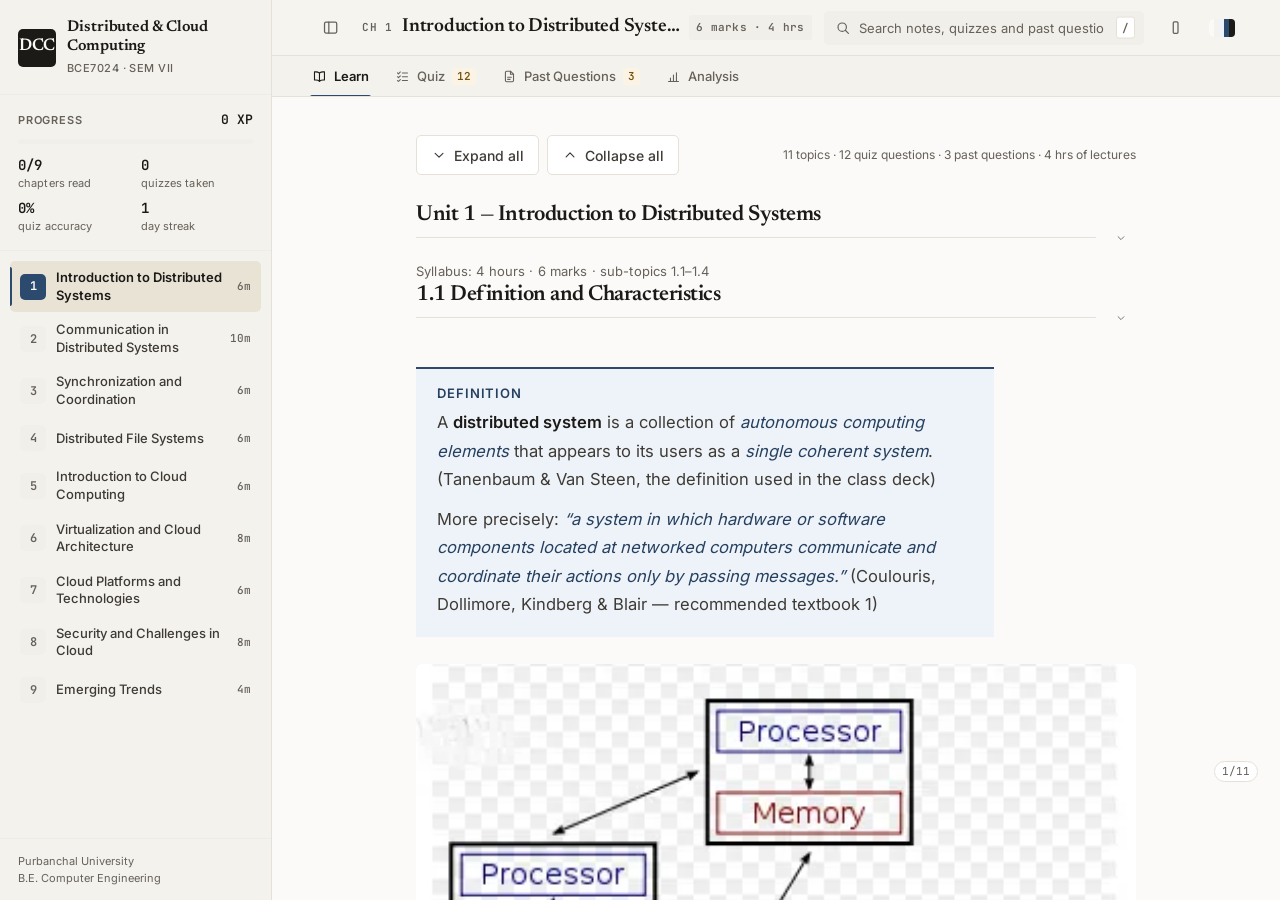
==== commit 914cf74b: "Dim slide images in dark modes and show how far through a unit you are A slide screenshot is white p" ====
--- a/index.html
+++ b/index.html
@@ -153,6 +153,21 @@
   position:relative;z-index:60;
 }
 .topbar-l{display:flex;align-items:center;gap:12px;flex:1;min-width:0}
+/* How far through the chapter you are: a hairline on the header's own bottom
+   edge, so it costs no row of the reading area and is always in view while you
+   scroll. It is drawn on the header rather than in the text because the text is
+   what you are reading. Written by app.js (syncReadProg). */
+.read-prog{position:absolute;left:0;right:0;bottom:0;height:2px;overflow:hidden;pointer-events:none;opacity:0;transition:opacity var(--dur-ui) var(--ease-out)}
+.read-prog.show{opacity:1}
+.read-prog i{display:block;height:100%;width:0;background:var(--pri);transition:width 120ms linear}
+/* Which syllabus topic of how many. It rides with the floating buttons, because
+   that is where the eye already is when the question "how much is left?" comes up. */
+.read-count{
+  align-self:flex-end;padding:3px 7px;border-radius:999px;
+  background:var(--bg-card);border:1px solid var(--brd);color:var(--t3);
+  font-family:var(--font-mono);font-size:var(--fs-micro);line-height:1.2;
+  font-variant-numeric:tabular-nums;
+}
 /* Every control in this bar is at least --tap tall/wide. The menu button and the
    theme toggle are the two things a phone user reaches for constantly, and at
    34px they were the smallest targets in the app. The icon itself is still
@@ -529,6 +544,8 @@
         <button class="icon-btn" id="widthBtn" type="button"></button>
         <button class="icon-btn" id="themeBtn" type="button"></button>
       </div>
+
+      <div class="read-prog" id="readProg" role="progressbar" aria-label="How far through this chapter you are" aria-valuemin="0" aria-valuemax="100" aria-valuenow="0"><i></i></div>
     </header>
 
     <div class="tabs" role="tablist" aria-label="Study views">
@@ -563,6 +580,7 @@
     </main>
 
     <div class="fab-wrap">
+      <div class="read-count" id="readCount" hidden></div>
       <button class="fab" id="fabNext" title="Next chapter" aria-label="Go to the next chapter"><svg class="i" viewBox="0 0 24 24" aria-hidden="true"><path d="M5 12h14"/><path d="M13 6l6 6-6 6"/></svg></button>
       <button class="fab" id="fabTop" title="Back to top" aria-label="Back to top"><svg class="i" viewBox="0 0 24 24" aria-hidden="true"><path d="M12 19V5"/><path d="M6 11l6-6 6 6"/></svg></button>
     </div>
--- a/site.css
+++ b/site.css
@@ -2236,6 +2236,21 @@
    because a bitmap has no viewBox to read a designed size from. */
 .figure.slide { padding: 0; }
 
+/* A slide screenshot is white paper, and the reader may have chosen a near-black
+   page. Chapter 2 shows 56 of them, so at full brightness a dark mode is a lamp
+   pointed at the reader's face - the one thing that made dark mode read as worse
+   than light mode on a figure-heavy unit.
+
+   `--fig-dim` is measured by app.js (syncFigureDim) from the mode's own `--bg`,
+   not from a list of "the dark modes": the ninth mode is the reader's colours, and
+   it is answered by the colour they picked. 1 in every light mode, 0.86 in a dark
+   one - a slide's white goes from 255 to about 219, still white paper.
+
+   It is a filter on the bitmap only. A redrawn SVG figure is built from the
+   theme's own tokens and already matches the page it is drawn on, and dimming it
+   would dim ink that was chosen for this background. */
+img.figure.slide { filter: brightness(var(--fig-dim, 1)); }
+
 /* .flow-* is the first figure's class set, written before the .fig-* alphabet
    existed. Both are kept - Fig 1.1 and the Ch 8 loop chart are long and their
    markup is not worth rewriting - but they resolve to the *same* colours,
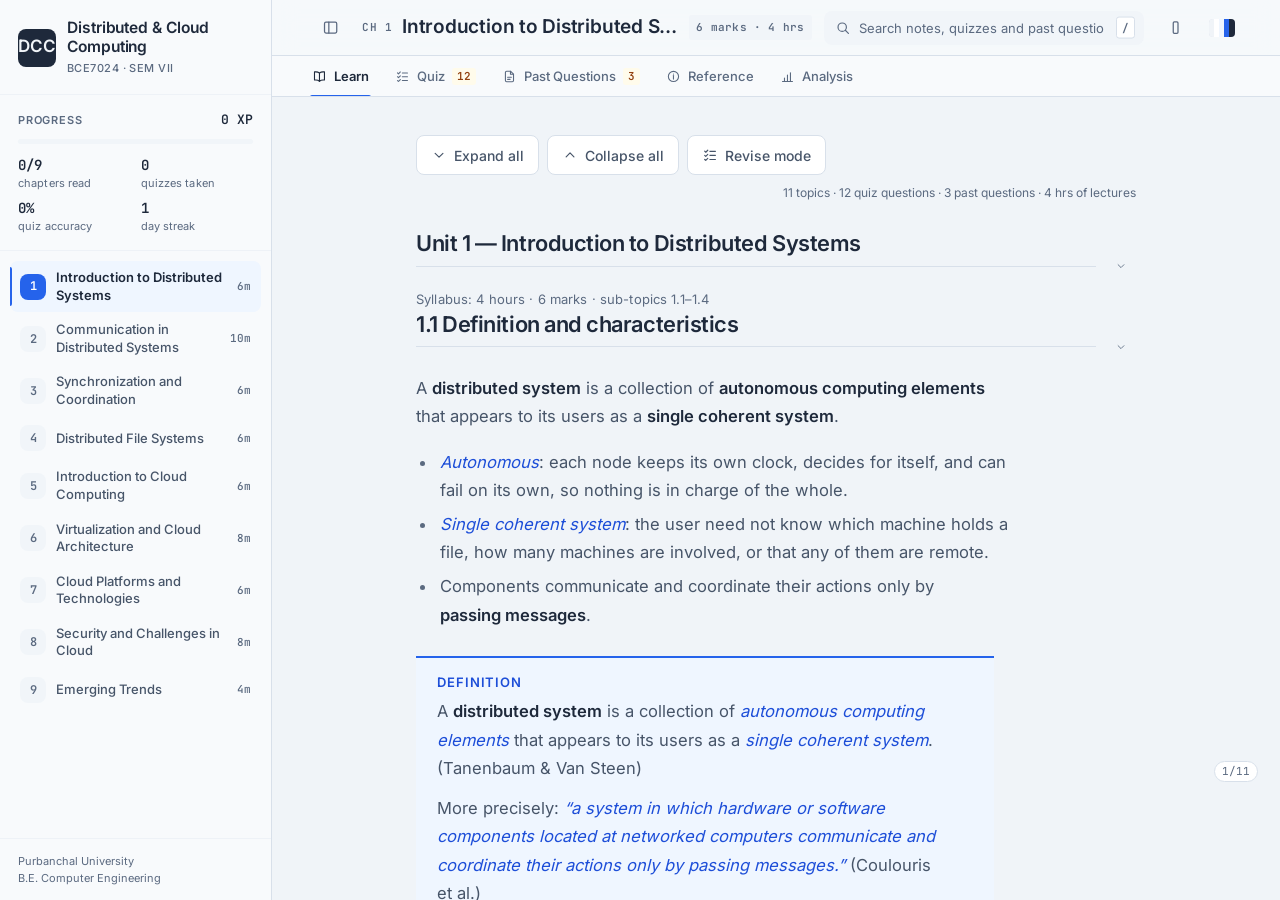
==== commit bbcdcef9: "Teaching edits across all nine units, voice catalogue supersessions, revise-layer fix Co-Authored-By" ====
--- a/index.html
+++ b/index.html
@@ -6,7 +6,7 @@
 <title>Distributed &amp; Cloud Computing — Study Portal | BCE7024</title>
 <meta name="description" content="Study portal for Distributed &amp; Cloud Computing BCE7024 — Purbanchal University. Chapter notes built from the class lecture notes and the syllabus, quizzes, and past questions with model answers.">
 <meta name="color-scheme" content="light dark">
-<meta name="theme-color" id="themeColor" content="#fbfaf8">
+<meta name="theme-color" id="themeColor" content="#f0f4f8">
 <link rel="icon" href="data:image/svg+xml,%3Csvg xmlns='http://www.w3.org/2000/svg' viewBox='0 0 32 32'%3E%3Crect width='32' height='32' rx='7' fill='%231b1a17'/%3E%3Ctext x='16' y='22' font-family='Georgia,serif' font-size='13' font-weight='600' fill='%23fbfaf8' text-anchor='middle'%3EDCC%3C/text%3E%3C/svg%3E">
 <style>
 /* ==========================================================================
@@ -79,11 +79,11 @@
   width:38px;height:38px;flex:0 0 auto;border-radius:var(--radius-sm);
   background:var(--t1);color:var(--bg);
   display:flex;align-items:center;justify-content:center;
-  font-family:var(--font-serif);font-size:17px;font-weight:600;letter-spacing:-0.01em;
-  padding-bottom:2px; /* optical: the serif sits high in its box */
+  font-family:var(--font-head);font-size:17px;font-weight:600;letter-spacing:-0.01em;
+  padding-bottom:2px; /* optical: the text sits high in its line box */
 }
 .brand-t{min-width:0}
-.brand-t strong{display:block;font-family:var(--font-serif);font-size:15.5px;font-weight:600;color:var(--t1);letter-spacing:-0.005em;line-height:1.25}
+.brand-t strong{display:block;font-family:var(--font-head);font-size:15.5px;font-weight:600;color:var(--t1);letter-spacing:-0.005em;line-height:1.25}
 .brand-t span{display:block;font-size:var(--fs-micro);color:var(--t3);letter-spacing:.04em;text-transform:uppercase;font-weight:500;margin-top:2px}
 
 .s-progress{padding:14px 18px;border-bottom:1px solid var(--brd-l)}
@@ -182,7 +182,7 @@
 .icon-btn:active{transform:scale(.94)}
 .crumb{display:flex;align-items:center;gap:9px;min-width:0}
 .crumb-n{font-family:var(--font-mono);font-size:var(--fs-micro);font-weight:600;color:var(--t3);letter-spacing:.06em;text-transform:uppercase;white-space:nowrap}
-.ch-ti{font-family:var(--font-serif);font-size:19px;font-weight:600;color:var(--t1);letter-spacing:-0.012em;white-space:nowrap;overflow:hidden;text-overflow:ellipsis}
+.ch-ti{font-family:var(--font-head);font-size:19px;font-weight:600;color:var(--t1);letter-spacing:-0.012em;white-space:nowrap;overflow:hidden;text-overflow:ellipsis}
 .ch-badge{
   flex:0 0 auto;font-family:var(--font-mono);font-size:11px;font-weight:600;
   color:var(--t3);background:var(--bg-input);border-radius:3px;padding:3px 7px;
@@ -368,8 +368,9 @@
 </style>
 <!-- Design layer, loaded AFTER the frame styles above so it wins wherever the
      two disagree (equal specificity, later wins).
-     Fonts are bundled locally (Newsreader + Inter + JetBrains Mono, latin /
-     latin-ext / greek subsets) so the portal works offline from file:// -->
+     Fonts are bundled locally (Inter + JetBrains Mono, latin / latin-ext /
+     greek subsets) so the portal works offline from file://. Newsreader is
+     still declared in fonts.css but no rule asks for it, so it never loads. -->
 <!-- The design layer is shared with the Simulation portal and lives at the
      project root, one level up. Loading it from there rather than keeping a
      second copy is the whole point: the accessibility, responsive and print
@@ -411,7 +412,7 @@
    tools/check_themes.py fails when the three drift apart. */
 (function(){
   try{
-    var MODES={light:'#fbfaf8',dark:'#191712',romantic:'#fcf2f5',peacock:'#f4f9ee',
+    var MODES={light:'#f0f4f8',dark:'#0f172a',romantic:'#fcf2f5',peacock:'#f4f9ee',
                sunsetpeach:'#fdf6ea',purpleblend:'#1a0a25',sunsetwine:'#230a11',
                eveningmix:'#0e0d15',custom:'#f6f5f2'};
     /* A SHARED LINK (?t=&w=&c=) IS APPLIED HERE rather than in app.js, for the
--- a/site.css
+++ b/site.css
@@ -87,7 +87,14 @@
    edits. Only the values changed.
 
    ---------------------------------------------------------------------------
-   THE WORLD: an editorial study desk.
+   THE WORLD: the reader's own reference page, adopted.
+
+   The reader linked an earlier DCC portal - white cards on a cool #f0f4f8 desk,
+   a #2563eb accent, emerald for the right answer, flat surfaces, Inter - and
+   said "style is so good cant we adopt like this way". So the two default blocks
+   now carry that palette. What did NOT come with it: the reading measure, the
+   type scale and the semantic roles, which are the site's own and hold the
+   notes together.
 
    The old palette was a Linear-style dark SaaS dashboard - blue-black surfaces,
    one indigo accent, indigo-to-green gradients on every bar. It read like a
@@ -106,9 +113,10 @@
       that recurs in the course material - a definition, a worked example, an
       exam tip, a caution, a common mistake. Nothing is tinted to look pretty.
 
-   3. TWO TYPEFACES, THREE ROLES. Newsreader (a serif) carries the editorial
-      voice at display sizes only; Inter carries all UI chrome and body prose;
-      JetBrains Mono carries any number that has to line up in a column.
+   3. ONE FACE FOR TEXT, ONE FOR FIGURES. Inter carries headings, body prose
+      and UI; JetBrains Mono carries any number that has to line up in a
+      column. Ranking comes from size, weight and colour, not from a change of
+      typeface.
    ========================================================================== */
 
 :root {
@@ -116,8 +124,8 @@
   --sidebar-w: 272px;      /* the expanded sidebar */
   --sidebar-rail: 64px;    /* the collapsed sidebar: chapter numbers only */
   --header-h: 56px;
-  --radius: 8px;
-  --radius-sm: 5px;
+  --radius: 12px;
+  --radius-sm: 8px;
 
   /* ---- reading measure ------------------------------------------------- */
   /* The single most important number in this file.
@@ -182,17 +190,24 @@
 
   /* ---- type ------------------------------------------------------------
 
-     Three roles, three faces. The character of the page lives in Newsreader -
-     a screen serif with a real optical-size axis - and it carries the brand, the
-     chapter title, every heading and the pull-quotes, which is what a reader
-     actually notices. Inter stays for body and UI because this is a dense
-     reference read at 11-16.5px, where the metric that matters is how well
-     numerals and small text survive, not how novel the face is; JetBrains Mono
-     handles the marks, formulas and tabular figures.
-
-     A design linter will flag Inter as an over-used primary face. That flag is
-     about pages whose *only* voice is Inter - here it is deliberately the
-     supporting face, and the personality is one font-family away. */
+     Two roles, two faces. Inter carries everything a reader reads - headings,
+     body prose and UI - because the look this page adopts is a working
+     dashboard rather than a printed book: one face at 400/600 with size and
+     colour doing the ranking. It is also the face this content survives in at
+     the bottom of the scale, where 11px metadata and the numerals in tables
+     and formulas have to stay legible and line up. JetBrains Mono handles the
+     marks, formulas and tabular figures.
+
+     --font-head exists as its own token even though it currently resolves to
+     the same stack as --font-sans: headings are the one role worth being able
+     to change on its own, so the next type decision is one line here rather
+     than a sweep of the sheets.
+
+     --font-serif is no longer used by any rule. It is kept, and Newsreader's
+     @font-face rules with it, so that reverting the heading face is a one-line
+     change; an unmatched @font-face downloads nothing. */
+  --font-head: "Inter", system-ui, -apple-system, "Segoe UI", Roboto,
+    "Helvetica Neue", Arial, sans-serif;
   --font-serif: "Newsreader", Iowan Old Style, Palatino, "Palatino Linotype",
     "Book Antiqua", Georgia, serif;
   --font-sans: "Inter", system-ui, -apple-system, "Segoe UI", Roboto,
@@ -218,7 +233,7 @@
   --lh-tight: 1.22;
   --lh-ui: 1.45;
 
-  --tracking-display: -0.021em;  /* large serif: tighten */
+  --tracking-display: -0.021em;  /* display type: tighten */
   --tracking-caps: 0.075em;      /* small caps label: open up */
 
   /* ---- focus ----------------------------------------------------------- */
@@ -264,77 +279,83 @@
    LIGHT - the default. "Paper."
    ========================================================================== */
 [data-theme="light"] {
-  /* surfaces */
-  --bg: #fbfaf8;            /* warm paper */
-  --bg-card: #ffffff;       /* a sheet laid on the desk */
-  --bg-side: #f4f2ed;       /* warm stone */
-  --bg-side-h: #eae7e0;     /* hover fill */
-  --bg-side-a: #e9e3d6;     /* active nav fill, under the accent rule */
-  --bg-input: #f1efe9;      /* inputs, chips, bars */
-  --bg-code: #f7f5f0;       /* formula / code blocks */
-
-  /* Accent roles. The base value is a FILL: it carries white text. The -l
-     value is the same accent made legible as TEXT on a light surface, so it is
-     DARKER here (the reverse of the dark theme) - which is why every rule can
-     use one token name in both themes.
+  /* surfaces - a cool desk, not a warm one. The reader's own reference page is
+     the source: white cards floating on #f0f4f8, a slate rule between them, and
+     nothing tinted that is not semantic. */
+  --bg: #f0f4f8;
+  --bg-card: #ffffff;
+  --bg-side: #f8fafc;
+  --bg-side-h: #eef2f7;
+  --bg-side-a: #eff6ff;
+  --bg-input: #f1f5f9;
+  --bg-code: #f8fafc;
+
+  /* Accent roles. The base value is a FILL: it carries white text, so it is the
+     600 step (#2563eb, #047857, #b45309) and not the 500 the reference uses for
+     text. The -l value is the same accent made legible as TEXT on this surface:
+     #1d4ed8 is 6.7:1 on white where #2563eb is 5.2:1, and it is the darker one
+     that has to survive at 11-13px.
        fill + white text    -> --pri, --sec, --acc, --dan, --vio
        text / icon on paper -> --pri-l, --sec-l, --acc-l, --dan-l, --vio-l  */
-  --pri: #2c4a6e;           /* printed ink blue */
-  --pri-l: #26405f;
-  --pri-bg: #eef3f9;
-  --pri-bd: #d2e0ee;
-
-  /* success - printed green */
-  --sec: #2f6b4a;
-  --sec-l: #27603f;
-  --sec-bg: #edf6f0;
-  --sec-bd: #cbe4d7;
-
-  /* caution - ochre */
-  --acc: #8a6118;
-  --acc-l: #78530f;
-  --acc-bg: #fbf4e5;
-  --acc-bd: #eddcc0;
-
-  /* danger / mistake - brick */
-  --dan: #a33230;
-  --dan-l: #8d2a28;
-  --dan-bg: #fbeeed;
-  --dan-bd: #f0d0cf;
-
-  /* the "talked about / commonly asked" callout kind - plum */
-  --vio: #6b4e7a;
-  --vio-l: #5c4269;
-  --vio-bg: #f5f1f8;
-  --vio-bd: #e1d7ea;
-
-  /* text */
-  --t1: #1b1a17;   /* headings, strong, question text */
-  --t2: #3e3b35;   /* body prose */
-  --t3: #66615a;   /* metadata: years, marks, time estimates */
-
-  /* lines */
-  --brd: #e5e1d8;
-  --brd-l: #efece5;
-
-  /* Figure strokes. --brd is a hairline for cards and table rows, which is
-     right for a border and wrong for a diagram, because in a figure the
-     outline *is* the content. WCAG 1.4.11 asks 3:1 for a graphical object.
-     This one is 3.47:1 on a white sheet and 3.33:1 on paper. Never use it for
-     a border that is meant to be unobtrusive. */
-  --fig-line: #8a8478;
-
-  /* elevation - tinted with the paper's own hue, never flat black */
-  --sh: 0 1px 2px rgba(63, 52, 32, 0.05);
-  --sh-md: 0 12px 32px rgba(63, 52, 32, 0.11);
+  --pri: #2563eb;
+  --pri-l: #1d4ed8;
+  --pri-bg: #eff6ff;
+  --pri-bd: #bfdbfe;
+
+  /* emerald - the reference's "this is the answer" green */
+  --sec: #047857;
+  --sec-l: #036c4f;
+  --sec-bg: #ecfdf5;
+  --sec-bd: #a7f3d0;
+
+  /* amber - caution, one step down from the reference's #d97706 so it carries
+     white text at 4.9:1 (the reference's is 3.4:1, which its own page wears) */
+  --acc: #b45309;
+  --acc-l: #92400e;
+  --acc-bg: #fffbeb;
+  --acc-bd: #fde68a;
+
+  /* red - a mistake */
+  --dan: #dc2626;
+  --dan-l: #b91c1c;
+  --dan-bg: #fef2f2;
+  --dan-bd: #fecaca;
+
+  /* violet - "talked about / commonly asked", the one role the reference page
+     has no colour for */
+  --vio: #6d28d9;
+  --vio-l: #6d28d9;
+  --vio-bg: #f5f3ff;
+  --vio-bd: #ddd6fe;
+
+  /* text. --t3 is the smallest type on the site (11-13px) and has to clear AA on
+     the PAGE as well as on a card, which is why it is #5b6a80 and not the
+     reference's #94a3b8 (2.6:1). */
+  --t1: #1e293b;
+  --t2: #475569;
+  --t3: #5b6a80;
+
+  /* lines. A hairline is measured against all three surfaces; at #e2e8f0 the
+     rule against the page was 1.10:1 and effectively invisible. */
+  --brd: #d8e0ea;
+  --brd-l: #eef2f7;
+
+  /* Figure strokes - the outline IS the content, so WCAG 1.4.11 asks 3:1.
+     #64748b is 4.0:1 on the page and 4.8:1 on a card. */
+  --fig-line: #64748b;
+
+  /* elevation - cool and shallow, the reference's flat card lift */
+  --sh: 0 1px 2px rgba(15, 23, 42, 0.06);
+  --sh-md: 0 12px 32px rgba(15, 23, 42, 0.12);
 
   /* tables */
-  --th-bg: #f4f2ed;
-  --th-c: #4a463f;
-  --stripe: #fbfaf8;
-
-  /* the paper grain - see foundation.css. 0 disables it entirely. */
-  --grain: 0.022;
+  --th-bg: #f1f5f9;
+  --th-c: #334155;
+  --stripe: #f8fafc;
+
+  /* No paper grain in this world: the reference is a flat dashboard, and grain
+     over a cool blue-grey reads as dust. */
+  --grain: 0;
 
   color-scheme: light;
 }
@@ -366,43 +387,43 @@
   html[data-theme] {
     --bg:         #ffffff;
     --bg-card:    #ffffff;
-    --bg-side:    #f4f2ed;
-    --bg-side-h:  #eae7e0;
-    --bg-side-a:  #e9e3d6;
-    --bg-input:   #f1efe9;
-    --bg-code:    #f7f5f0;
-    --pri:        #2c4a6e;
-    --pri-l:      #26405f;
-    --pri-bg:     #eef3f9;
-    --pri-bd:     #d2e0ee;
-    --sec:        #2f6b4a;
-    --sec-l:      #27603f;
-    --sec-bg:     #edf6f0;
-    --sec-bd:     #cbe4d7;
-    --acc:        #8a6118;
-    --acc-l:      #78530f;
-    --acc-bg:     #fbf4e5;
-    --acc-bd:     #eddcc0;
-    --dan:        #a33230;
-    --dan-l:      #8d2a28;
-    --dan-bg:     #fbeeed;
-    --dan-bd:     #f0d0cf;
-    --vio:        #6b4e7a;
-    --vio-l:      #5c4269;
-    --vio-bg:     #f5f1f8;
-    --vio-bd:     #e1d7ea;
-    --t1:         #1b1a17;
-    --t2:         #3e3b35;
-    --t3:         #66615a;
-    --brd:        #e5e1d8;
-    --brd-l:      #efece5;
-    --fig-line:   #8a8478;
-    --sh:         0 1px 2px rgba(63, 52, 32, 0.05);
-    --sh-md:      0 12px 32px rgba(63, 52, 32, 0.11);
-    --th-bg:      #f4f2ed;
-    --th-c:       #4a463f;
-    --stripe:     #fbfaf8;
-    --grain:      0.022;
+    --bg-side:    #f8fafc;
+    --bg-side-h:  #eef2f7;
+    --bg-side-a:  #eff6ff;
+    --bg-input:   #f1f5f9;
+    --bg-code:    #f8fafc;
+    --pri:        #2563eb;
+    --pri-l:      #1d4ed8;
+    --pri-bg:     #eff6ff;
+    --pri-bd:     #bfdbfe;
+    --sec:        #047857;
+    --sec-l:      #036c4f;
+    --sec-bg:     #ecfdf5;
+    --sec-bd:     #a7f3d0;
+    --acc:        #b45309;
+    --acc-l:      #92400e;
+    --acc-bg:     #fffbeb;
+    --acc-bd:     #fde68a;
+    --dan:        #dc2626;
+    --dan-l:      #b91c1c;
+    --dan-bg:     #fef2f2;
+    --dan-bd:     #fecaca;
+    --vio:        #6d28d9;
+    --vio-l:      #6d28d9;
+    --vio-bg:     #f5f3ff;
+    --vio-bd:     #ddd6fe;
+    --t1:         #1e293b;
+    --t2:         #475569;
+    --t3:         #5b6a80;
+    --brd:        #d8e0ea;
+    --brd-l:      #eef2f7;
+    --fig-line:   #64748b;
+    --sh:         0 1px 2px rgba(15, 23, 42, 0.06);
+    --sh-md:      0 12px 32px rgba(15, 23, 42, 0.12);
+    --th-bg:      #f1f5f9;
+    --th-c:       #334155;
+    --stripe:     #f8fafc;
+    --grain:      0;
     color-scheme: light;
   }
 }
@@ -411,79 +432,61 @@
    DARK - "lamp". Warm, not blue-black.
    ========================================================================== */
 [data-theme="dark"] {
-  /* Surfaces are a LADDER, not one black: page, the sheet laid on it, and the
-     sidebar behind both. The old values sat 3-6/255 apart, so on a large dark
-     screen they read as a single flat muddy field with nothing in front of
-     anything. Each step is now ~10/255 and stays warm (~40 deg), which is
-     enough separation to order the surfaces without any panel shouting. */
-  --bg: #191712;
-  --bg-card: #232019;
-  --bg-side: #100f0c;
-  --bg-side-h: #272319;
-  --bg-side-a: #312b1c;
-  --bg-input: #2b2719;
-  --bg-code: #1e1c15;
-
-  /* Callout fills used to be rgba(accent, 0.14) - a translucent wash over
-     near-black, which is why the tinted boxes came out muddy rather than
-     tinted. They are opaque surfaces now, tinted toward their own accent, so a
-     definition panel reads as a panel. Every -l value below is measured against
-     its own -bg and clears 7:1. */
-  --pri: #3f6e9e;
-  --pri-l: #9dc0e0;
-  --pri-bg: #1c2632;
-  --pri-bd: #37526f;
-
-  /* --sec and --acc are FILLS that carry white text (quiz option letters, the
-     completed marker, the tab badge). Under white, #3e8a62 was 4.18:1 and
-     #b8862f was 3.24:1 - both below AA for their small type. #357a55 is 5.16:1
-     and #96691a is 4.84:1, and neither loses its identity as green / ochre. */
-  --sec: #357a55;
-  --sec-l: #8fd0a8;
-  --sec-bg: #1a2a22;
-  --sec-bd: #33664c;
-
-  --acc: #96691a;
-  --acc-l: #e3b45f;
-  --acc-bg: #2e2513;
-  --acc-bd: #6d5322;
-
-  --dan: #b3413f;
-  --dan-l: #ec9a97;
-  --dan-bg: #2e1d1c;
-  --dan-bd: #7a3735;
-
-  --vio: #7e63a8;
-  --vio-l: #c1abe2;
-  --vio-bg: #272034;
-  --vio-bd: #5c4682;
-
-  /* --t3 is the smallest type on the site (11-13px metadata). On the page
-     surface it moves from 5.8:1 to 6.9:1, and --t2 to 10.9:1. */
-  --t1: #f4f1ea;
-  --t2: #cfc9bd;
-  --t3: #a7a094;
-
-  /* A hairline is often the ONLY thing separating two dark surfaces. At 1.32:1
-     nothing was separated; 1.73:1 reads as a rule without turning into a box,
-     and the inner rule (table rows, card dividers) came up with it. */
-  --brd: #453f31;
-  --brd-l: #342e22;
-
-  /* 4.0:1 on --bg-card, 4.8:1 on --bg-side */
-  --fig-line: #857e72;
-
-  /* On a warm dark surface a black shadow is invisible; deepen the warm hue. */
-  --sh: 0 1px 2px rgba(0, 0, 0, 0.45);
-  --sh-md: 0 14px 36px rgba(0, 0, 0, 0.55);
-
-  --th-bg: #2b2719;
-  --th-c: #d5d0c4;
-  --stripe: rgba(255, 255, 255, 0.022);
-
-  /* The grain is a fixed light-noise layer. On paper it is texture; spread over
-     a large dark field it is haze, which is half of what "muddy" was. */
-  --grain: 0.010;
+  /* surfaces - the reference's #0f172a slate, with the ladder kept: page, the
+     sheet on it, the sidebar behind both. The reference has no --bg-code, so
+     that one is a step below the page, which is where a formula block wants to
+     sit on a dark screen. */
+  --bg: #0f172a;
+  --bg-card: #1e293b;
+  --bg-side: #172033;
+  --bg-side-h: #273449;
+  --bg-side-a: #1e3a5f;
+  --bg-input: #26334a;
+  --bg-code: #0b1220;
+
+  /* Callout fills stay OPAQUE tints rather than the reference's rgba washes: a
+     translucent accent over near-black is what made these panels muddy before. */
+  --pri: #2563eb;
+  --pri-l: #60a5fa;
+  --pri-bg: #16233f;
+  --pri-bd: #2d4a7c;
+
+  --sec: #047857;
+  --sec-l: #34d399;
+  --sec-bg: #112a24;
+  --sec-bd: #1f5b48;
+
+  --acc: #b45309;
+  --acc-l: #fbbf24;
+  --acc-bg: #2b2113;
+  --acc-bd: #6b4a15;
+
+  --dan: #dc2626;
+  --dan-l: #f87171;
+  --dan-bg: #2b1618;
+  --dan-bd: #7f2b2b;
+
+  --vio: #6d28d9;
+  --vio-l: #c4b5fd;
+  --vio-bg: #201a33;
+  --vio-bd: #4c3a8a;
+
+  --t1: #f1f5f9;
+  --t2: #cbd5e1;
+  --t3: #94a3b8;
+
+  --brd: #34506e;
+  --brd-l: #26334a;
+  --fig-line: #94a3b8;
+
+  --sh: 0 1px 2px rgba(0, 0, 0, 0.35);
+  --sh-md: 0 14px 36px rgba(0, 0, 0, 0.5);
+
+  --th-bg: #26334a;
+  --th-c: #cbd5e1;
+  --stripe: rgba(255, 255, 255, 0.02);
+
+  --grain: 0;
 
   color-scheme: dark;
 }
@@ -504,7 +507,7 @@
       asked / talked about", in every mode. The notes lean on those readings in
       every chapter, so a mode that recoloured them to flatter its palette
       would take the meaning away with the colour. The light modes carry the
-      Paper block's four, the dark modes carry the Lamp block's four.
+      Daylight block's four, the dark modes carry the Midnight block's four.
 
    2. THE PALETTE DRIVES THE SURFACES, THE INK AND THE BRAND. Each block names
       the five swatches it came from. The dark end of the palette becomes the
@@ -874,10 +877,10 @@
    ========================================================================== */
 
 /* ==== 01 base typography ================================================= */
-/* Newsreader carries the editorial voice, but only at display sizes. Below
-   ~19px a serif's shapes need room the screen does not have, and Windows
-   renders small serif text badly - so headings that are still "body sized"
-   stay in Inter and only genuinely large type changes face. */
+/* One face for every role a reader reads. Headings, prose and UI are all Inter,
+   so what separates a section head from the paragraph under it is size, weight,
+   colour and the rule above it - never a change of typeface. The heading face
+   is a token (--font-head) so that decision can be revisited on its own. */
 
 h1, h2, h3, h4, h5 { font-weight: 600; color: var(--t1); }
 
@@ -979,11 +982,12 @@
 
 /* ---- h2: the section head ----------------------------------------------- */
 /* A numbered section in a printed book: a rule that spans the full measure, a
-   serif title, and generous space above to mark the break. The rule extends to
-   the exhibit width so the page keeps one left edge and one right edge. */
+   title in the heading face, and generous space above to mark the break. The
+   rule extends to the exhibit width so the page keeps one left edge and one
+   right edge. */
 .learn-content h2 {
   max-width: none;
-  font-family: var(--font-serif);
+  font-family: var(--font-head);
   font-size: var(--fs-h2);
   font-weight: 600;
   letter-spacing: var(--tracking-display);
@@ -999,7 +1003,10 @@
   font-size: var(--fs-h3);
   font-weight: 600;
   letter-spacing: -0.008em;
-  color: var(--t1);
+  /* The accent, not the ink: in the palette the reader asked for, a sub-heading
+     is the one place colour separates a section's parts without a rule. It is
+     --pri-l (the text-safe accent) rather than --pri, which is a fill. */
+  color: var(--pri-l);
   margin: 2em 0 0.6em;
 }
 .learn-content h3 + p { margin-top: 0; }
@@ -1012,7 +1019,9 @@
   font-weight: 600;
   text-transform: uppercase;
   letter-spacing: var(--tracking-caps);
-  color: var(--t3);
+  /* The second accent: a block label is a different kind of thing from a
+     heading, and the green says "this is the answer" in every callout kind. */
+  color: var(--sec-l);
   margin: 1.9em 0 0.65em;
 }
 
@@ -1029,11 +1038,14 @@
 .learn-content code {
   font-family: var(--font-mono);
   font-size: 0.88em;
-  background: var(--bg-code);
-  color: var(--t1);
+  /* A tinted chip rather than a grey box: `RPC` and `MPI` are names the reader
+     is meant to pick out of the sentence, which is what the accent tint does
+     and a hairline over --bg-code does not. */
+  background: var(--pri-bg);
+  color: var(--pri-l);
   padding: 0.12em 0.4em;
-  border-radius: 4px;
-  box-shadow: inset 0 0 0 1px var(--brd);
+  border-radius: 6px;
+  box-shadow: inset 0 0 0 1px var(--pri-bd);
 }
 
 .learn-content hr { border: 0; border-top: 1px solid var(--brd); margin: 2.4em 0; max-width: var(--measure); }
@@ -1277,7 +1289,7 @@
 }
 .worked-head h4, .worked-head strong {
   margin: 0;
-  font-family: var(--font-serif);
+  font-family: var(--font-head);
   font-size: 15.5px;
   font-weight: 600;
   letter-spacing: -0.006em;
@@ -1457,6 +1469,71 @@
 .ch-complete-bar .label { font-size: var(--fs-ui); color: var(--t3); }
 .ch-complete-bar .label em { font-style: normal; color: var(--t2); }
 
+/* What follows this unit. It sits inside the notes at the end of the last section,
+   so it reads as the end of the reading rather than as another toolbar, and it
+   carries the next unit's marks and hours because that is how a reader decides
+   whether to start it now. */
+.ch-next {
+  display: flex;
+  flex-wrap: wrap;
+  align-items: baseline;
+  gap: 10px;
+  max-width: var(--exhibit);
+  margin-top: 1.6em;
+}
+.ch-next .cn-lead {
+  font-size: var(--fs-ui);
+  color: var(--t3);
+  text-transform: uppercase;
+  letter-spacing: .06em;
+}
+.ch-next .cn-note { font-size: var(--fs-ui); color: var(--t2); line-height: 1.7; }
+
+/* The two small lines a rewritten unit carries at its foot: where the figures came
+   from, and where the answered questions are. Both are routing, not teaching, so
+   they read as small print - present when looked for, quiet when not. Kept out of
+   the prose measure's leading so the last section does not appear to continue. */
+.fig-src-note,
+.past-pointer {
+  max-width: var(--exhibit);
+  margin: 1.1em 0 0;
+  font-size: var(--fs-xs);
+  line-height: 1.65;
+  color: var(--t3);
+}
+.past-pointer { margin-top: 1.6em; }
+.past-pointer a { color: var(--acc-l); text-decoration-color: var(--brd); }
+.past-pointer a:hover { text-decoration-color: currentColor; }
+@media print {
+  .fig-src-note, .past-pointer { font-size: 8.5pt; }
+}
+/* The button takes the whole row on a phone and hugs its text on a wide screen,
+   so the unit title never wraps under a neighbouring element. */
+.cn-btn {
+  display: inline-flex;
+  flex-wrap: wrap;
+  align-items: center;
+  gap: 8px;
+  min-height: var(--tap);
+  padding: 10px 15px;
+  font-family: inherit;
+  font-size: var(--fs-ui);
+  font-weight: 500;
+  color: var(--t1);
+  background: var(--bg-card);
+  border: 1px solid var(--brd);
+  border-radius: var(--radius-sm);
+  cursor: pointer;
+  text-align: left;
+  transition: background var(--dur-ui) var(--ease-out),
+              border-color var(--dur-ui) var(--ease-out),
+              transform var(--dur-press) var(--ease-out);
+}
+.cn-btn:hover { border-color: var(--acc); color: var(--acc-l); }
+.cn-btn:active { transform: scale(0.985); }
+.cn-btn .cn-m { font-size: var(--fs-xs); color: var(--t3); font-variant-numeric: tabular-nums; }
+.cn-btn svg { flex: 0 0 auto; }
+
 /* ==== 10 buttons ======================================================== */
 /* Every pressable element gets the same three beats: a colour change on hover,
    a 0.97 scale on press so the interface confirms it heard the click, and a
@@ -1520,7 +1597,7 @@
 }
 .quiz-header h3 {
   flex: 1 1 auto;
-  font-family: var(--font-serif);
+  font-family: var(--font-head);
   font-size: 22px;
   font-weight: 600;
   letter-spacing: var(--tracking-display);
@@ -1655,7 +1732,7 @@
    emoji, no party. It states the score and gets out of the way. */
 .quiz-result .big-emoji { display: none; }
 .quiz-result .result-msg {
-  font-family: var(--font-serif);
+  font-family: var(--font-head);
   font-size: 30px;
   font-weight: 600;
   letter-spacing: var(--tracking-display);
@@ -1699,7 +1776,7 @@
 .pq-tools { display: flex; flex-wrap: wrap; gap: 8px; margin-bottom: 1.2em; }
 
 #panel-past > h3 {
-  font-family: var(--font-serif);
+  font-family: var(--font-head);
   font-size: 22px;
   font-weight: 600;
   letter-spacing: var(--tracking-display);
@@ -1922,7 +1999,7 @@
 /* The figure in a stat card is display type: serif, large, tabular. */
 .an-card .v {
   margin-top: 6px;
-  font-family: var(--font-serif);
+  font-family: var(--font-head);
   font-size: 30px;
   font-weight: 600;
   letter-spacing: -0.02em;
@@ -1945,7 +2022,7 @@
   flex-wrap: wrap;
   align-items: baseline;
   gap: 8px;
-  font-family: var(--font-serif);
+  font-family: var(--font-head);
   font-size: 19px;
   font-weight: 600;
   letter-spacing: -0.012em;
@@ -2002,7 +2079,7 @@
   padding: 18px 20px 20px;
 }
 .strategy-box h3 {
-  font-family: var(--font-serif);
+  font-family: var(--font-head);
   font-size: 19px;
   font-weight: 600;
   letter-spacing: -0.012em;
@@ -2032,7 +2109,7 @@
   margin-bottom: 1.2em;
 }
 .exam-head > div > div:first-child {
-  font-family: var(--font-serif);
+  font-family: var(--font-head);
   font-size: 21px;
   font-weight: 600;
   letter-spacing: -0.014em;
@@ -2090,7 +2167,7 @@
   border-radius: var(--radius);
 }
 .exam-result .big {
-  font-family: var(--font-serif);
+  font-family: var(--font-head);
   font-size: var(--fs-score);
   font-weight: 600;
   letter-spacing: -0.028em;
@@ -2210,6 +2287,34 @@
   font-size: var(--fs-xs);
   line-height: 1.62;
   color: var(--t3);
+}
+
+/* The heading of a group is the note section its pictures came out of, so it is a
+   link back into the notes: the tab is a way in rather than a place to scroll.
+   Styled to stay a heading - the colour change on hover is the only affordance,
+   because a link-looking line above a picture competes with the picture. */
+#panel-reference h3 a.ref-jump {
+  color: inherit;
+  text-decoration: none;
+  border-bottom: 1px dashed var(--brd);
+}
+#panel-reference h3 a.ref-jump:hover {
+  color: var(--acc-l);
+  border-bottom-color: var(--acc-l);
+}
+
+/* The line written under a picture, saying what to notice in it
+   (tools/ref_slide_notes.py). Indented past the figure and muted, so it reads as
+   an annotation on the picture above rather than as the next paragraph of prose -
+   the failure mode this whole tab was rebuilt to escape. */
+.ref-why {
+  max-width: 560px;
+  margin: -8px 0 22px;
+  padding-left: 11px;
+  border-left: 2px solid var(--acc-l);
+  font-size: var(--fs-sm);
+  line-height: 1.66;
+  color: var(--t2);
 }
 /* The tab is a list of figures lifted out of the notes, so its panels get the same
    reading measure as the Learn section rather than the full content width. */
@@ -2719,6 +2824,56 @@
    sideways is already past 640 and the switch still has nothing to say there. */
 @media (max-width: 700px) { #widthBtn { display: none; } }
 
+/* ==== 22 the revise layer =============================================== */
+/* The short answer block above each note section: what the section says, in the
+   form a student reads the night before. tools/revise_blocks.py writes them and
+   refuses one whose terms are not in the section it sits in; engine.js injects it
+   after the heading, in front of the prose.
+
+   The problem it answers is density, not length. A Simulation-site section is
+   about 60 words - a definition, a key formula, then bullets, so the answer is the
+   first thing met. A DCC section is about 240 words of continuous prose, so the
+   answer has to be found. The prose stays, because depth is what the long
+   questions are answered from; the block is a second way in, on top of it.
+
+   It is NOT a callout, and it carries no label. The first version was a card with
+   a small-caps "Revise this section" rule across the top, and it read as a second
+   object beside the section - an example, somebody else's summary - rather than as
+   the teaching itself. What the reader wants under a heading is the answer, then
+   the reasoning; so the block is simply the section's opening prose, in the sheet's
+   own body type, and the detail follows it.
+
+   Nothing but spacing is set here, deliberately. A box, a rule or a tint would put
+   the label back in a different shape. The only structural requirement is that it
+   stays a block element: revise mode hides `.learn-sec > p`, so the lead has to be
+   a div to survive the mode that exists for reading leads. */
+.revise-lead { margin: 0.3em 0 1.2em; }
+.revise-lead > :last-child { margin-bottom: 0; }
+
+/* The switch. It sits in the notes bar beside Expand all, because that is where
+   the reading happens, and it reports its state rather than symbolising it. */
+body.revise-mode .revise-switch {
+  color: var(--pri-l);
+  background: var(--pri-bg);
+  border-color: var(--pri-bd);
+}
+.revise-hint { display: none; font-size: var(--fs-micro); color: var(--t3); }
+body.revise-mode .revise-hint { display: inline; }
+
+/* Revise mode. A section's explanatory paragraphs step back and its block, lists,
+   tables, callouts and figures stay.
+
+   Only the section's OWN <p> children go. A paragraph inside a callout, a figure,
+   a worked numerical or a block is part of that exhibit, and the exhibits are
+   exactly what this mode is for. Nothing leaves the page - one class hides them,
+   so a print, a copy or a search still has every line, and the switch puts the
+   reader back where they were. */
+body.revise-mode .learn-content .learn-sec > p { display: none; }
+@media print {
+  /* A printed chapter is read away from the switch, so it prints complete. */
+  body.revise-mode .learn-content .learn-sec > p { display: block; }
+}
+
 /* ==== 20 print ========================================================== */
 /* Chrome off, folded sections and answers open, black on white. */
 @media print {
@@ -2728,7 +2883,8 @@
   body::before { display: none; }
   .sidebar, .topbar, .tabs, .fab-wrap, .overlay, .toast,
   .skip-link, .learn-tools, .pq-filter, .pq-tools, .quiz-reset,
-  .pq-more-btn, .pq-var-btn, .an-btns, .mark-done-btn { display: none !important; }
+  .pq-more-btn, .pq-var-btn, .an-btns, .mark-done-btn,
+  .ch-next { display: none !important; }
   /* "Scrolls sideways" is advice about a screen, and paper does not scroll. */
   /* The full-screen viewer is a screen affordance - on paper there is nothing to
      tap, and the drawing is already printed whole. */
